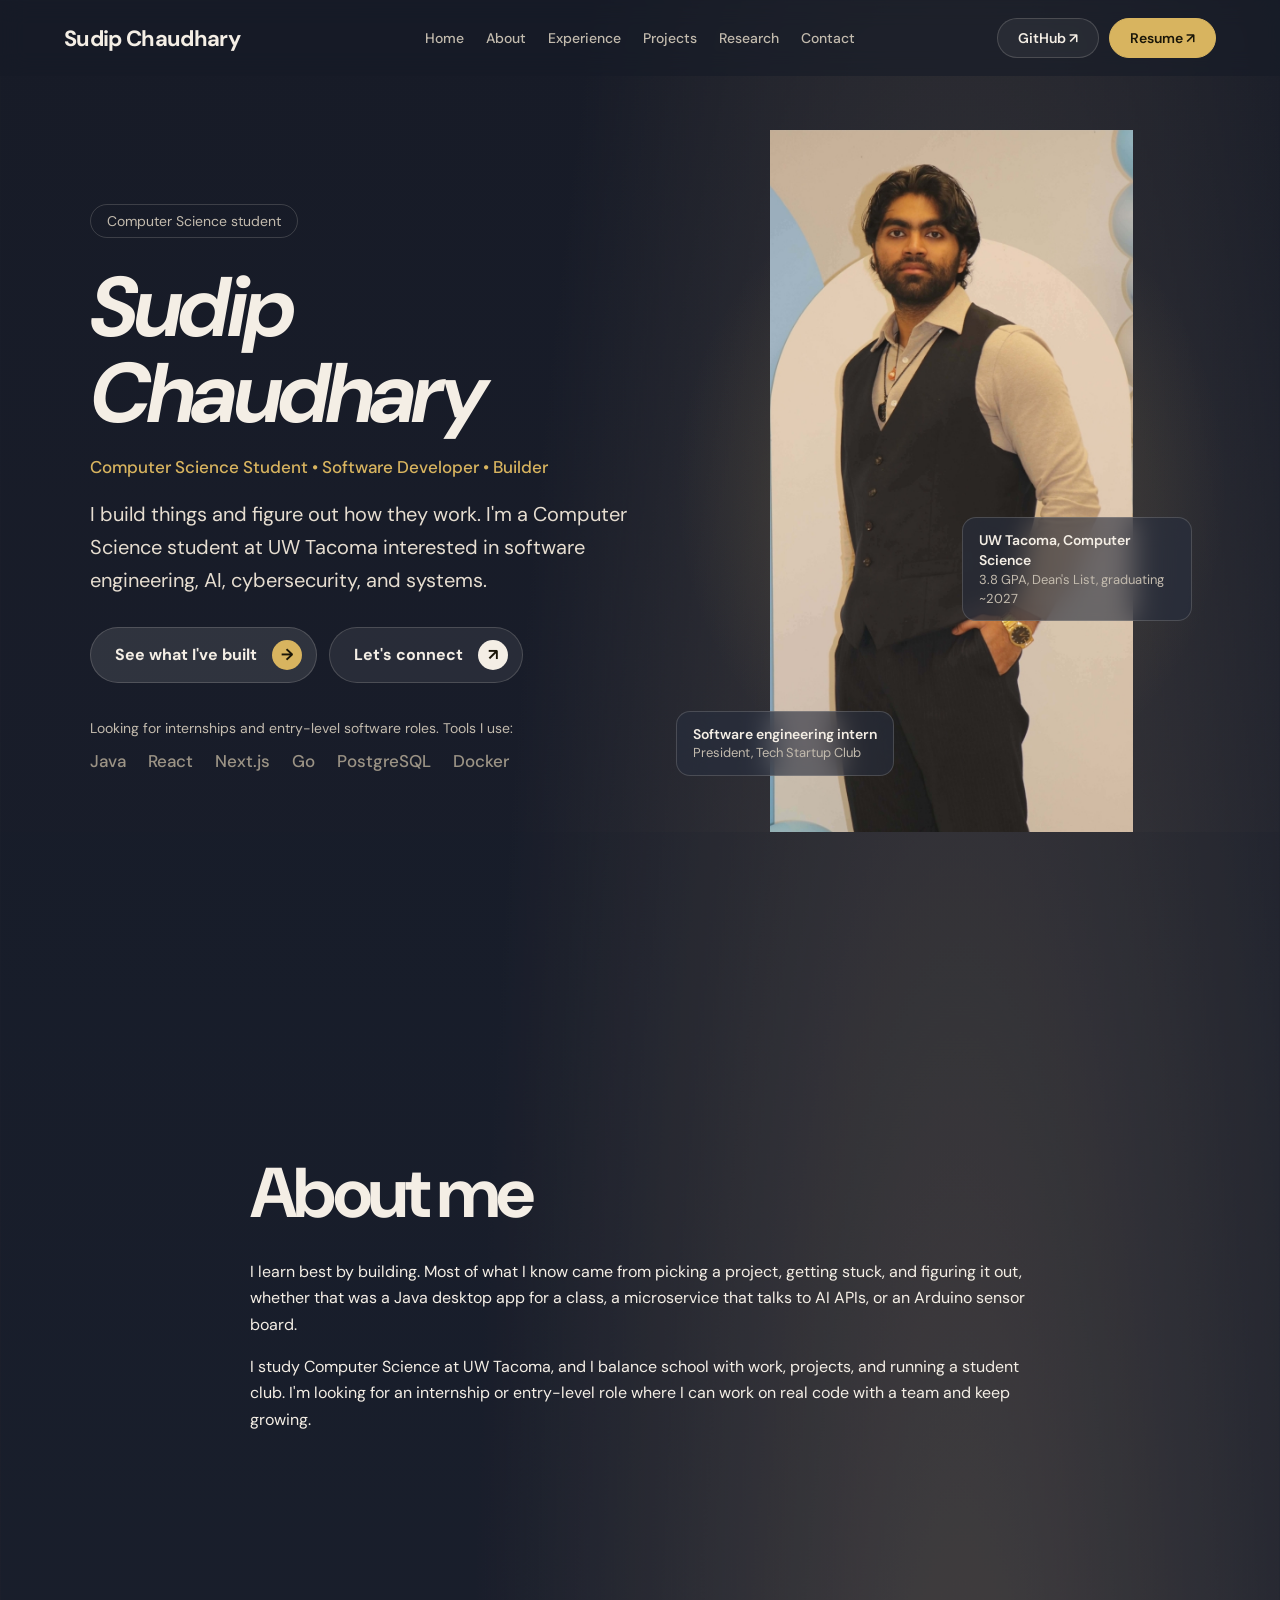
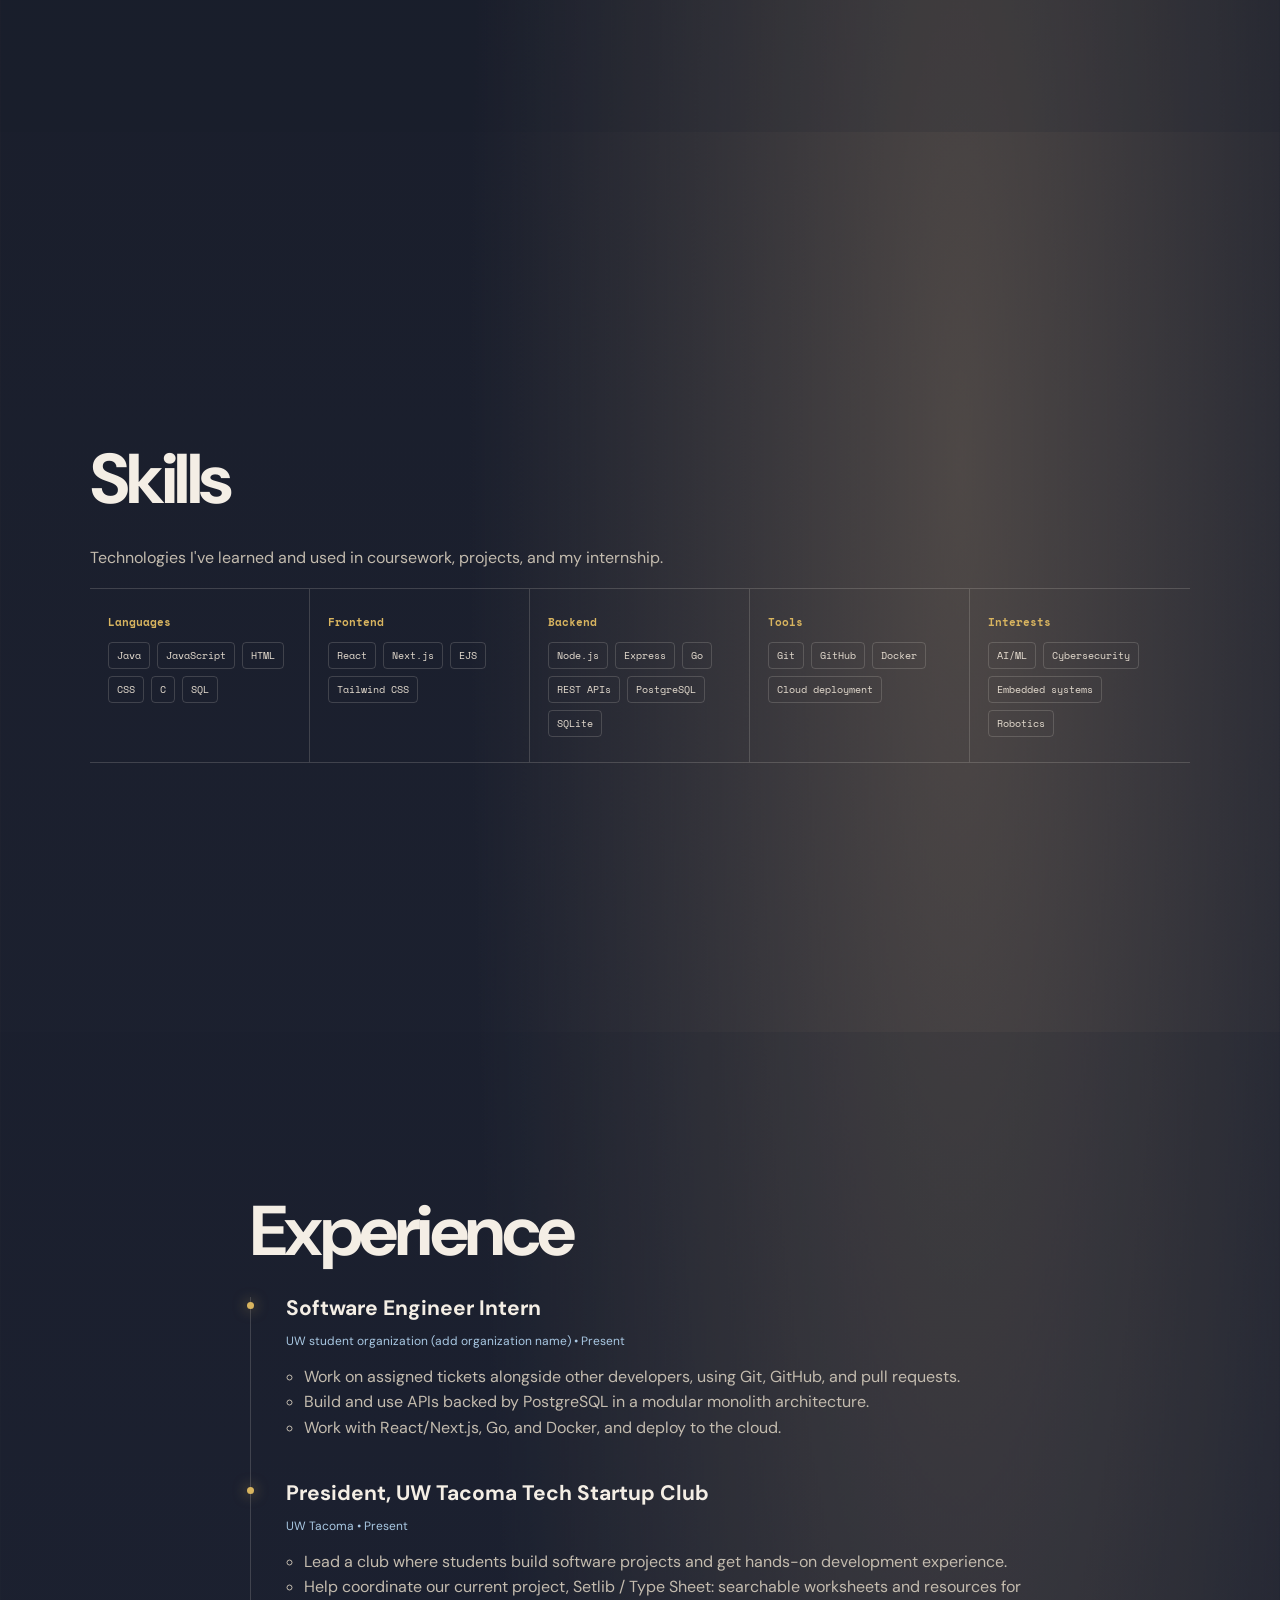
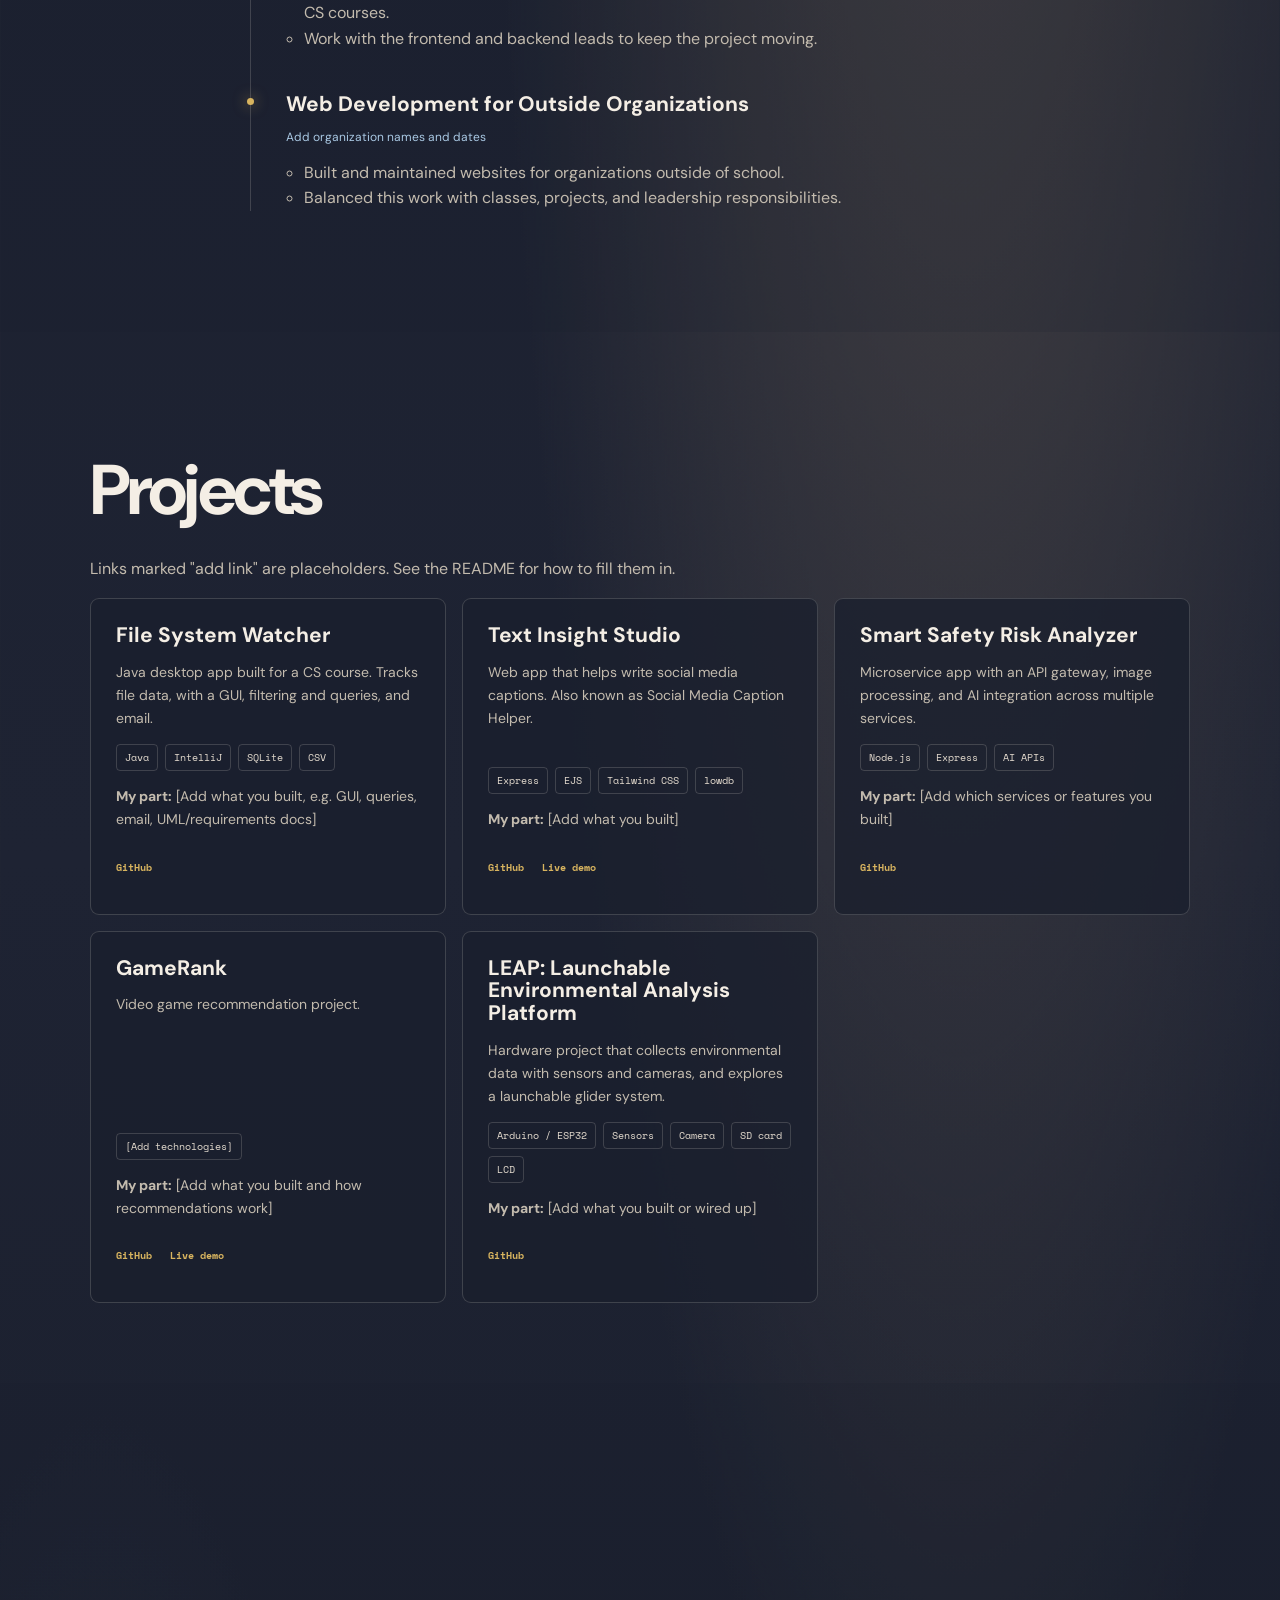
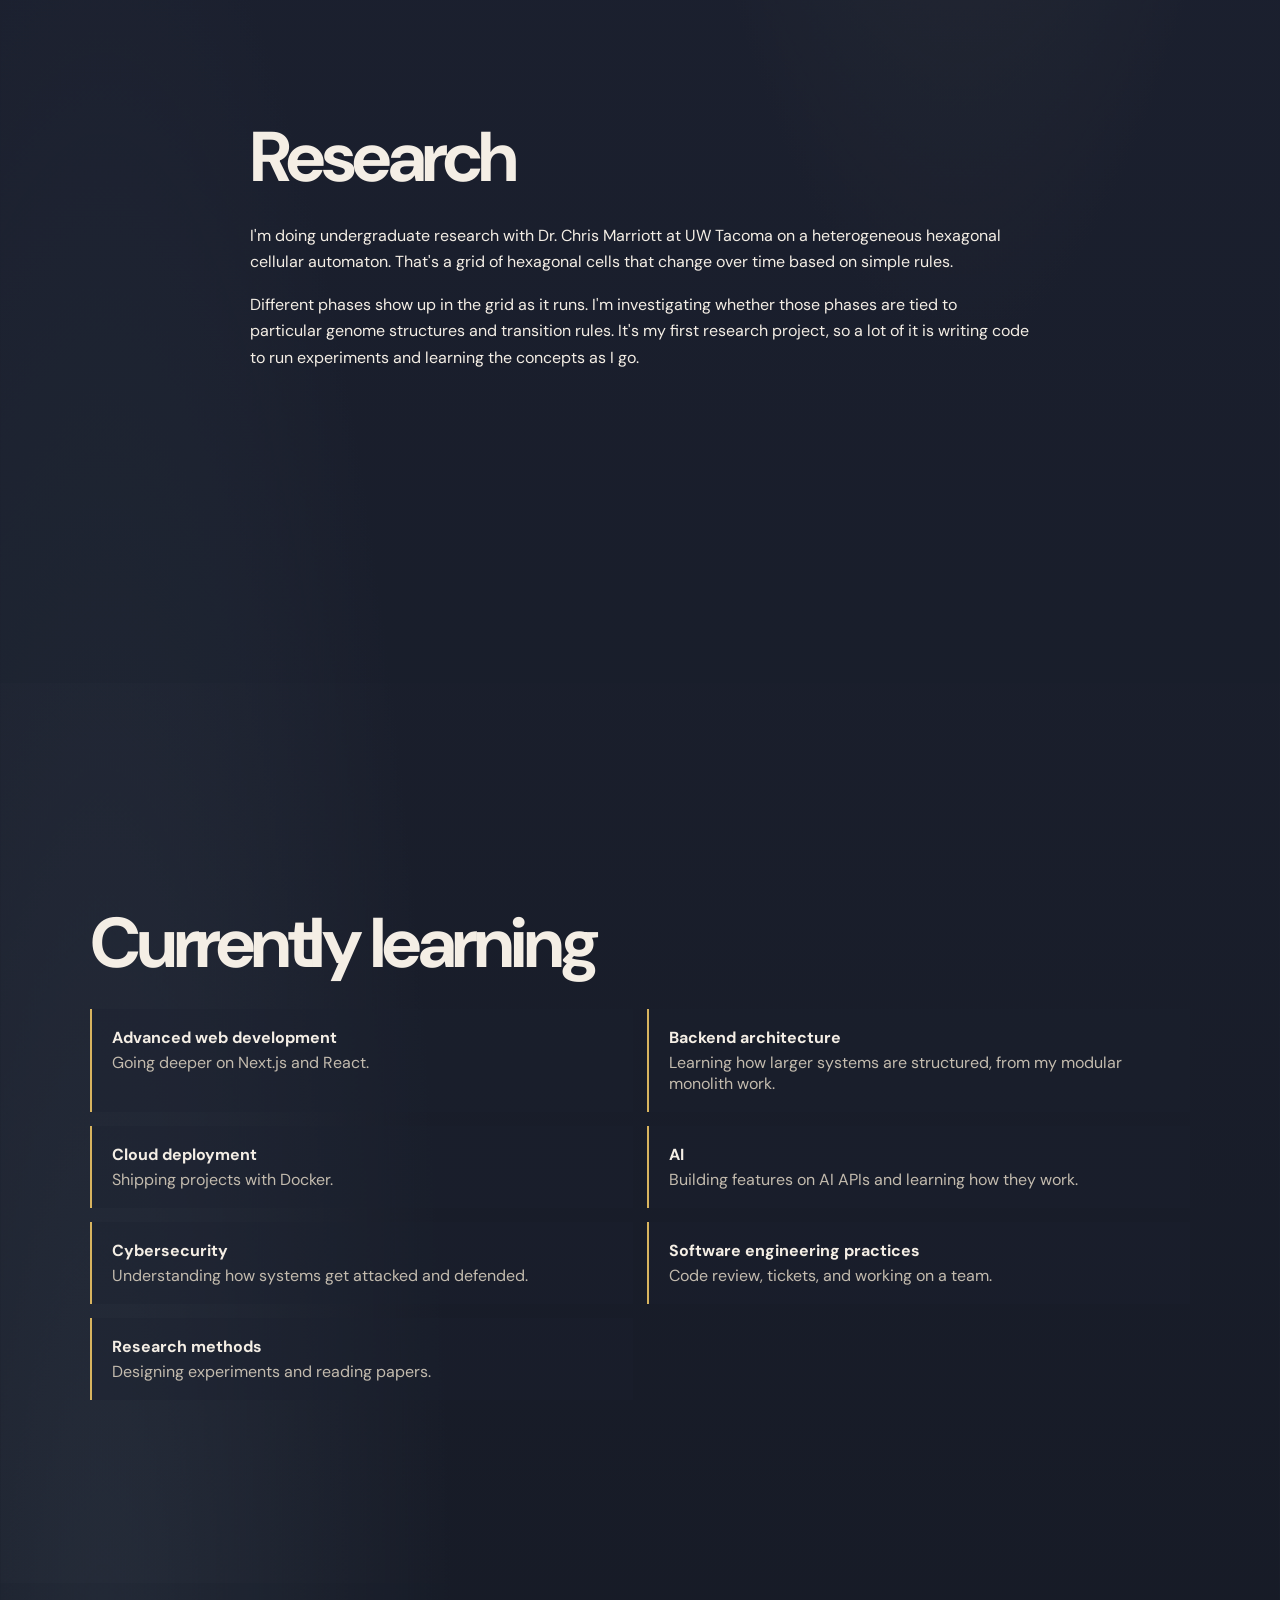
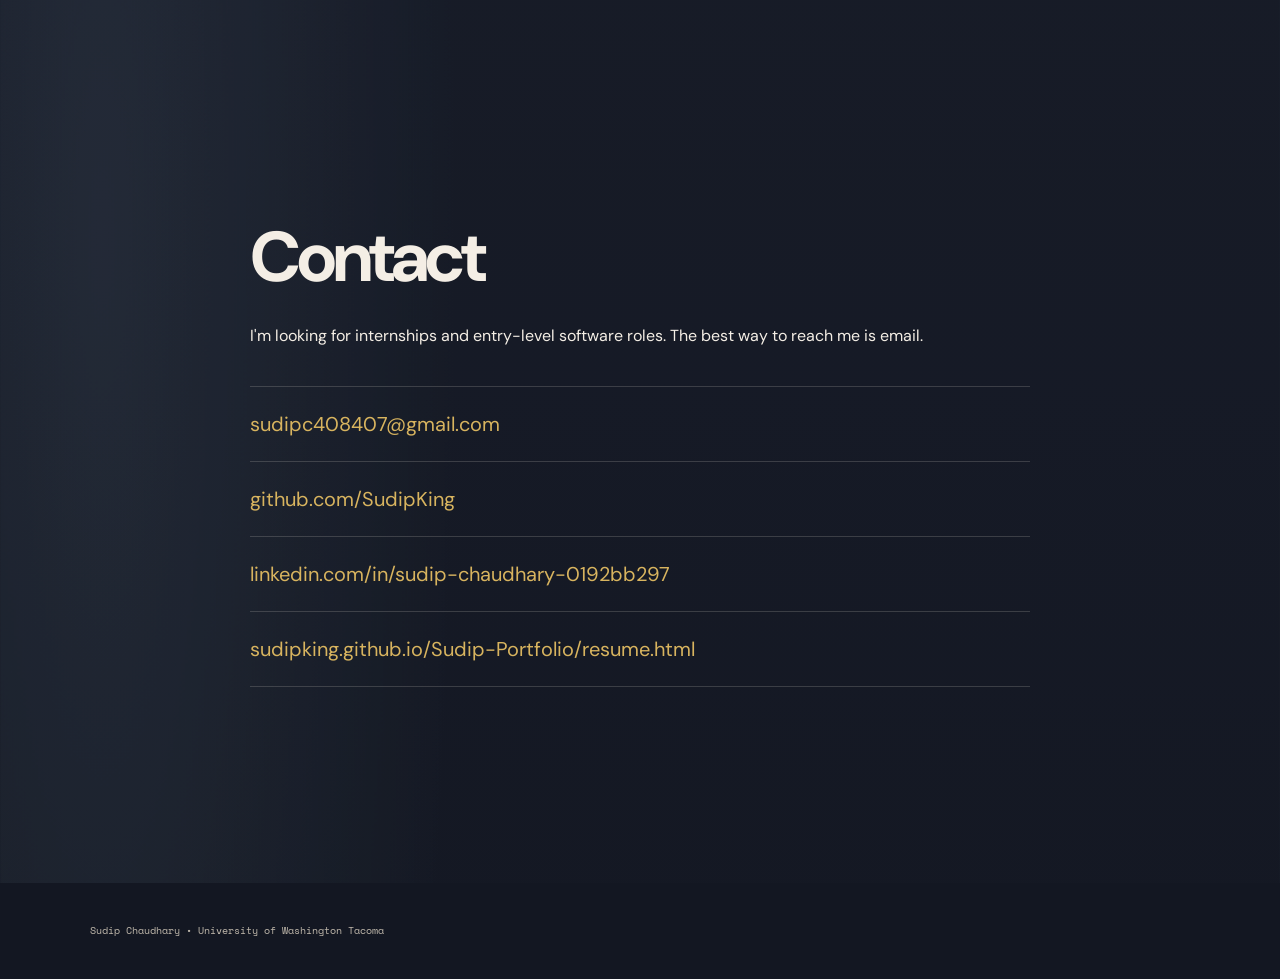
==== index.html @ ed2dbed2 "Fix profile image path for GitHub Pages" ====
<!DOCTYPE html>
<html lang="en">
<head>
<meta charset="utf-8">
<meta name="viewport" content="width=device-width, initial-scale=1">
<title>Sudip Chaudhary | Computer Science & Software Engineering</title>
<meta name="description" content="Sudip Chaudhary is a UW Tacoma Computer Science student building software across web, AI, security, and systems.">
<link rel="preconnect" href="https://fonts.googleapis.com">
<link rel="preconnect" href="https://fonts.gstatic.com" crossorigin>
<link href="https://fonts.googleapis.com/css2?family=IBM+Plex+Sans:wght@400;500;600;700&display=swap" rel="stylesheet">
<link rel="stylesheet" href="css/style.css">
</head>
<body>
<a class="skip" href="#main">Skip to content</a>
<header class="nav"><a class="logo" href="#top">Sudip Chaudhary</a><nav aria-label="Main"><a href="#top">Home</a><a href="#about">About</a><a href="#experience">Experience</a><a href="#projects">Projects</a><a href="#research">Research</a><a href="#contact">Contact</a></nav><div class="nav-cta"><a class="nav-github" href="https://github.com/SudipKing" target="_blank" rel="noopener">GitHub ↗</a><a class="nav-resume" href="resume.html">Resume ↗</a></div></header>
<main id="main" class="horizontal">
<section class="hero" id="top">
  <div class="wrap hero-grid">
    <div class="hero-copy">
      <span class="pill">Computer Science student</span>
      <h1>Sudip Chaudhary</h1>
      <p class="role">Computer Science Student • Software Developer • Builder</p>
      <p class="lead">I build things and figure out how they work. I'm a Computer Science student at UW Tacoma interested in software engineering, AI, cybersecurity, and systems.</p>
      <div class="btns">
        <a class="btn primary" href="#projects">See what I've built <span>→</span></a>
        <a class="btn" href="#contact">Let's connect <span>↗</span></a>
      </div>
      <p class="looking">Looking for internships and entry-level software roles. Tools I use:</p>
      <div class="strip" aria-label="Tools"><span>Java</span><span>React</span><span>Next.js</span><span>Go</span><span>PostgreSQL</span><span>Docker</span></div>
    </div>
    <div class="hero-photo">
      <img src="./assests/sudip.jpg" alt="Sudip Chaudhary" width="461" height="808">
      <div class="chip c1"><b>UW Tacoma, Computer Science</b>3.8 GPA, Dean's List, graduating ~2027</div>
      <div class="chip c2"><b>Software engineering intern</b>President, Tech Startup Club</div>
    </div>
  </div>
</section>
<section class="panel" id="about">
  <div class="wrap narrow">
    <h2>About me</h2>
    <p>I learn best by building. Most of what I know came from picking a project, getting stuck, and figuring it out, whether that was a Java desktop app for a class, a microservice that talks to AI APIs, or an Arduino sensor board.</p>
    <p>I study Computer Science at UW Tacoma, and I balance school with work, projects, and running a student club. I'm looking for an internship or entry-level role where I can work on real code with a team and keep growing.</p>
  </div>
</section>
<section class="panel alt" id="skills">
  <div class="wrap">
    <h2>Skills</h2>
    <p class="sub">Technologies I've learned and used in coursework, projects, and my internship.</p>
    <div class="skills">
      <div><h3>Languages</h3><ul class="tags"><li>Java</li><li>JavaScript</li><li>HTML</li><li>CSS</li><li>C</li><li>SQL</li></ul></div>
      <div><h3>Frontend</h3><ul class="tags"><li>React</li><li>Next.js</li><li>EJS</li><li>Tailwind CSS</li></ul></div>
      <div><h3>Backend</h3><ul class="tags"><li>Node.js</li><li>Express</li><li>Go</li><li>REST APIs</li><li>PostgreSQL</li><li>SQLite</li></ul></div>
      <div><h3>Tools</h3><ul class="tags"><li>Git</li><li>GitHub</li><li>Docker</li><li>Cloud deployment</li></ul></div>
      <div><h3>Interests</h3><ul class="tags"><li>AI/ML</li><li>Cybersecurity</li><li>Embedded systems</li><li>Robotics</li></ul></div>
    </div>
  </div>
</section>
<section class="panel" id="experience">
  <div class="wrap narrow">
    <h2>Experience</h2>
    <ol class="timeline">
      <li>
        <h3>Software Engineer Intern</h3>
        <p class="meta">UW student organization (add organization name) • Present</p>
        <ul>
          <li>Work on assigned tickets alongside other developers, using Git, GitHub, and pull requests.</li>
          <li>Build and use APIs backed by PostgreSQL in a modular monolith architecture.</li>
          <li>Work with React/Next.js, Go, and Docker, and deploy to the cloud.</li>
        </ul>
      </li>
      <li>
        <h3>President, UW Tacoma Tech Startup Club</h3>
        <p class="meta">UW Tacoma • Present</p>
        <ul>
          <li>Lead a club where students build software projects and get hands-on development experience.</li>
          <li>Help coordinate our current project, Setlib / Type Sheet: searchable worksheets and resources for CS courses.</li>
          <li>Work with the frontend and backend leads to keep the project moving.</li>
        </ul>
      </li>
      <li>
        <h3>Web Development for Outside Organizations</h3>
        <p class="meta">Add organization names and dates</p>
        <ul>
          <li>Built and maintained websites for organizations outside of school.</li>
          <li>Balanced this work with classes, projects, and leadership responsibilities.</li>
        </ul>
      </li>
    </ol>
  </div>
</section>
<section class="panel alt" id="projects">
  <div class="wrap">
    <h2>Projects</h2>
    <p class="sub">Links marked "add link" are placeholders. See the README for how to fill them in.</p>
    <div class="cards">
      <article class="card">
        <h3>File System Watcher</h3>
        <p>Java desktop app built for a CS course. Tracks file data, with a GUI, filtering and queries, and email.</p>
        <ul class="tags"><li>Java</li><li>IntelliJ</li><li>SQLite</li><li>CSV</li></ul>
        <p class="mine"><strong>My part:</strong> [Add what you built, e.g. GUI, queries, email, UML/requirements docs]</p>
        <p class="links"><a href="#" data-placeholder="GitHub link needed">GitHub</a></p>
      </article>
      <article class="card">
        <h3>Text Insight Studio</h3>
        <p>Web app that helps write social media captions. Also known as Social Media Caption Helper.</p>
        <ul class="tags"><li>Express</li><li>EJS</li><li>Tailwind CSS</li><li>lowdb</li></ul>
        <p class="mine"><strong>My part:</strong> [Add what you built]</p>
        <p class="links"><a href="#" data-placeholder="GitHub link needed">GitHub</a><a href="#" data-placeholder="Live demo link needed">Live demo</a></p>
      </article>
      <article class="card">
        <h3>Smart Safety Risk Analyzer</h3>
        <p>Microservice app with an API gateway, image processing, and AI integration across multiple services.</p>
        <ul class="tags"><li>Node.js</li><li>Express</li><li>AI APIs</li></ul>
        <p class="mine"><strong>My part:</strong> [Add which services or features you built]</p>
        <p class="links"><a href="#" data-placeholder="GitHub link needed">GitHub</a></p>
      </article>
      <article class="card">
        <h3>GameRank</h3>
        <p>Video game recommendation project.</p>
        <ul class="tags"><li>[Add technologies]</li></ul>
        <p class="mine"><strong>My part:</strong> [Add what you built and how recommendations work]</p>
        <p class="links"><a href="#" data-placeholder="GitHub link needed">GitHub</a><a href="#" data-placeholder="Live demo link needed">Live demo</a></p>
      </article>
      <article class="card">
        <h3>LEAP: Launchable Environmental Analysis Platform</h3>
        <p>Hardware project that collects environmental data with sensors and cameras, and explores a launchable glider system.</p>
        <ul class="tags"><li>Arduino / ESP32</li><li>Sensors</li><li>Camera</li><li>SD card</li><li>LCD</li></ul>
        <p class="mine"><strong>My part:</strong> [Add what you built or wired up]</p>
        <p class="links"><a href="#" data-placeholder="GitHub link needed">GitHub</a></p>
      </article>
    </div>
  </div>
</section>
<section class="panel" id="research">
  <div class="wrap narrow">
    <h2>Research</h2>
    <p>I'm doing undergraduate research with Dr. Chris Marriott at UW Tacoma on a heterogeneous hexagonal cellular automaton. That's a grid of hexagonal cells that change over time based on simple rules.</p>
    <p>Different phases show up in the grid as it runs. I'm investigating whether those phases are tied to particular genome structures and transition rules. It's my first research project, so a lot of it is writing code to run experiments and learning the concepts as I go.</p>
  </div>
</section>
<section class="panel alt" id="learning">
  <div class="wrap">
    <h2>Currently learning</h2>
    <ul class="learn">
      <li><strong>Advanced web development</strong> Going deeper on Next.js and React.</li>
      <li><strong>Backend architecture</strong> Learning how larger systems are structured, from my modular monolith work.</li>
      <li><strong>Cloud deployment</strong> Shipping projects with Docker.</li>
      <li><strong>AI</strong> Building features on AI APIs and learning how they work.</li>
      <li><strong>Cybersecurity</strong> Understanding how systems get attacked and defended.</li>
      <li><strong>Software engineering practices</strong> Code review, tickets, and working on a team.</li>
      <li><strong>Research methods</strong> Designing experiments and reading papers.</li>
    </ul>
  </div>
</section>
<section class="panel" id="contact">
  <div class="wrap narrow">
    <h2>Contact</h2>
    <p>I'm looking for internships and entry-level software roles. The best way to reach me is email.</p>
    <ul class="contact-list">
      <li><a href="mailto:sudipc408407@gmail.com">sudipc408407@gmail.com</a></li>
      <li><a href="https://github.com/SudipKing" target="_blank" rel="noopener">github.com/SudipKing</a></li>
      <li><a href="https://www.linkedin.com/in/sudip-chaudhary-0192bb297" target="_blank" rel="noopener">linkedin.com/in/sudip-chaudhary-0192bb297</a></li>
      <li><a href="resume.html">sudipking.github.io/Sudip-Portfolio/resume.html</a></li>
    </ul>
  </div>
</section>
</main>
<footer><div class="wrap"><p>Sudip Chaudhary • University of Washington Tacoma</p></div></footer>
<script src="js/main.js"></script>
</body>
</html>
---- css/style.css ----
@import url('https://fonts.googleapis.com/css2?family=DM+Sans:ital,wght@0,400;0,500;0,600;0,700;1,700&family=Space+Mono:wght@400;700&display=swap');
:root{--bg:#171b27;--bg2:#1f2433;--surface:rgba(26,31,45,.78);--surface2:rgba(34,40,56,.72);--line:rgba(233,225,214,.18);--text:#f4eee5;--muted:#c3bbae;--accent:#d8b45f;--accent2:#a9c8e3;--font:"DM Sans",system-ui,sans-serif;--mono:"Space Mono",monospace}
*{box-sizing:border-box}html{scroll-behavior:smooth;scroll-snap-type:y proximity;background:var(--bg)}body{margin:0;background:linear-gradient(180deg,#18353a,#21484a 55%,#18383b);color:var(--text);font-family:var(--font);overflow-x:hidden;overflow-y:auto}a{color:inherit}.mountain-bg{position:fixed;inset:0;z-index:-2;overflow:hidden;background:linear-gradient(180deg,#294f58 0%,#396b68 48%,#214747 100%)}.stars{position:absolute;inset:0;opacity:.32;background-image:radial-gradient(#f0faef 1px,transparent 1px),radial-gradient(#f0faef 1px,transparent 1px);background-size:83px 71px,137px 109px}.ridge{position:absolute;left:-5%;width:110%;bottom:-2%;height:43%;clip-path:polygon(0 68%,8% 45%,17% 66%,27% 30%,36% 58%,46% 16%,56% 57%,66% 33%,77% 61%,87% 24%,95% 53%,100% 42%,100% 100%,0 100%)}.ridge.back{background:#315d5d;opacity:.85;bottom:11%}.ridge.front{background:#173b3d;height:34%;opacity:.98}
.nav{position:fixed;top:0;left:0;right:0;z-index:20;display:flex;justify-content:flex-end;align-items:center;min-height:76px;padding:14px 5vw;background:linear-gradient(180deg,rgba(22,27,40,.8),rgba(22,27,40,.28));backdrop-filter:blur(12px)}.nav nav{display:flex;align-items:center;gap:22px}.nav nav a,.nav-github{font:700 10px var(--mono);letter-spacing:.08em;text-transform:uppercase;text-decoration:none;color:#f4eee5;transition:.25s}.nav nav a:hover,.nav-github:hover{color:var(--accent);transform:translateY(-2px)}.nav-github{padding:9px 12px;border:1px solid var(--line);border-radius:5px}.nav-resume{background:var(--accent);color:#1a1608!important;border-color:var(--accent)!important}.nav-resume:hover{background:#f0d99a!important;color:#1a1608!important}
.skip{position:absolute;left:-999px}.skip:focus{left:10px;top:10px;z-index:30;background:var(--accent);color:#1a1608;padding:8px}
.panel{min-height:100vh;width:100%;padding:120px 7vw 80px;display:flex;align-items:center;scroll-snap-align:start;position:relative}.panel:nth-of-type(even){background:rgba(22,27,40,.15)}.wrap{width:min(1100px,100%);margin:0 auto}.narrow{max-width:780px;margin-left:auto;margin-right:auto}h1,h2,h3{line-height:1.08;margin:0}h1{font-size:clamp(52px,8vw,104px);letter-spacing:-.06em;max-width:850px}h2{font-size:clamp(42px,5.5vw,72px);letter-spacing:-.05em;margin-bottom:28px}h3{font-size:21px}p{line-height:1.65}.sub,.muted{color:var(--muted)}.role,.eyebrow{font:700 10px var(--mono);letter-spacing:.16em;color:var(--accent2);margin-bottom:18px}.lead{font-size:20px;color:#e6ddd0;max-width:700px}.hero{padding-top:130px}.hero-grid{display:grid;grid-template-columns:minmax(0,1.45fr) minmax(260px,.55fr);gap:70px;align-items:center}.hero h1 span{color:transparent;-webkit-text-stroke:1px rgba(242,247,243,.72)}.btns{display:flex;gap:12px;flex-wrap:wrap;margin-top:30px}.btn{display:inline-flex;align-items:center;gap:15px;padding:13px 18px;border:1px solid var(--line);border-radius:6px;text-decoration:none;font-weight:700;background:rgba(22,27,40,.38);transition:.25s}.btn.primary{background:var(--accent);color:#1a1608;border-color:var(--accent)}.btn:hover{transform:translateY(-6px) scale(1.025);box-shadow:0 18px 40px rgba(0,0,0,.28);border-color:var(--accent)}.now{padding:26px;background:rgba(22,27,40,.65);border:1px solid var(--line);border-radius:10px;box-shadow:0 20px 60px rgba(0,0,0,.18);transition:.35s}.now:hover{transform:translateY(-7px);background:rgba(34,40,56,.78);border-color:var(--accent2)}.now h2{font:700 11px var(--mono);letter-spacing:.1em;color:var(--accent2);margin-bottom:25px}.now dl{margin:0}.now dt{font-weight:700;font-size:12px;margin-top:15px}.now dd{margin:2px 0 0;color:var(--muted);font-size:13px}.two-col{display:grid;grid-template-columns:.7fr 1.3fr;gap:90px;align-items:center}.facts{display:grid;grid-template-columns:1fr 1fr;margin-top:30px;border-top:1px solid var(--line)}.facts div{padding:14px 0;border-bottom:1px solid var(--line);display:flex;gap:15px}.skills{display:grid;grid-template-columns:repeat(5,1fr);border-top:1px solid var(--line);border-bottom:1px solid var(--line)}.skills>div{padding:25px 18px;border-right:1px solid var(--line)}.skills>div:last-child{border:0}.skills h3{font:700 11px var(--mono);color:var(--accent);margin-bottom:12px}.tags{list-style:none;margin:0;padding:0;display:flex;flex-wrap:wrap;gap:7px}.tags li{border:1px solid var(--line);padding:5px 8px;border-radius:4px;font:10px var(--mono);color:#e6ddd0}.timeline{list-style:none;margin:0;padding:0;border-left:1px solid var(--line)}.timeline>li{position:relative;padding:0 0 42px 35px}.timeline>li:last-child{padding-bottom:0}.timeline>li:before{content:"";position:absolute;left:-4px;top:5px;width:7px;height:7px;border-radius:50%;background:var(--accent);box-shadow:0 0 14px rgba(216,180,95,.7)}.timeline .meta{font-size:12px;color:var(--accent2)}.timeline ul{padding-left:18px;color:var(--muted);line-height:1.6}.cards{display:grid;grid-template-columns:repeat(3,1fr);gap:16px}.card{background:var(--surface);border:1px solid var(--line);border-radius:9px;padding:25px;min-height:300px;display:flex;flex-direction:column;transition:.3s}.card:hover{transform:translateY(-8px);border-color:var(--accent2);box-shadow:0 22px 50px rgba(0,0,0,.2)}.card p{color:var(--muted);font-size:14px}.card .tags{margin-top:auto}.links{display:flex;gap:18px}.links a{color:var(--accent);font:700 10px var(--mono);text-decoration:none}.learn{list-style:none;padding:0;margin:0;display:grid;grid-template-columns:1fr 1fr;gap:14px}.learn li{padding:18px 20px;border-left:2px solid var(--accent);background:rgba(28,33,48,.35);color:var(--muted)}.learn strong{display:block;color:var(--text);margin-bottom:4px}.contact{max-width:780px}.contact-list{list-style:none;padding:0;margin:30px 0 0;border-top:1px solid var(--line)}.contact-list li{display:flex;justify-content:space-between;gap:20px;padding:17px 0;border-bottom:1px solid var(--line)}.contact-list span{color:var(--muted);font:10px var(--mono)}.contact-list a{color:var(--accent);text-decoration:none}.contact-list a:hover{text-decoration:underline}footer{padding:30px 7vw;color:var(--muted);font:10px var(--mono);background:#131722}
@media(max-width:900px){html{scroll-snap-type:y proximity}body{overflow-x:hidden;overflow-y:auto}.nav{justify-content:center;min-height:64px;padding:10px 4vw}.nav nav{gap:12px;flex-wrap:wrap;justify-content:center}.nav nav a,.nav-github{font-size:8px}.panel{min-height:auto;padding:115px 6vw 85px;align-items:flex-start}.hero{min-height:100svh;align-items:center}.hero-grid,.two-col{grid-template-columns:1fr;gap:38px}.hero-grid{width:100%}.hero h1{font-size:clamp(48px,13vw,78px)}.lead{font-size:17px}.skills{grid-template-columns:1fr 1fr}.skills>div:nth-child(2n){border-right:0}.cards{grid-template-columns:1fr}.learn{grid-template-columns:1fr}.now{max-width:620px;width:100%}}
@media(max-width:560px){.nav{align-items:center}.nav nav{gap:8px}.nav nav a,.nav-github{font-size:7px;padding:4px}.nav-resume{padding:7px!important}.panel{padding-left:5vw;padding-right:5vw}.skills{grid-template-columns:1fr}.skills>div{border-right:0;border-bottom:1px solid var(--line)}.skills>div:last-child{border-bottom:0}.contact-list li{display:block}.contact-list span{display:block;margin-bottom:5px}.btn{width:100%;justify-content:center}}
@media(prefers-reduced-motion:reduce){html{scroll-behavior:auto;scroll-snap-type:none}*,*:before,*:after{transition:none!important;animation:none!important}}

/* ===== Theme v2: palette from the photo (navy vest, sand shirt, gold watch, soft blue backdrop) ===== */
html,body{background:#171b27}
body{background:radial-gradient(55% 60% at 75% 28%,rgba(176,150,118,.34),transparent 70%),radial-gradient(40% 40% at 8% 90%,rgba(169,200,227,.10),transparent 70%),linear-gradient(180deg,#171b27,#1e2333 55%,#141822)}
.nav{display:grid;grid-template-columns:1fr auto 1fr;gap:20px;padding:14px 5vw;background:rgba(23,27,39,.6)}
.logo{font:700 22px var(--font);letter-spacing:-.03em;color:var(--text);text-decoration:none}
.nav nav{justify-content:center}.nav nav a{font:500 14px var(--font);letter-spacing:0;text-transform:none;color:var(--muted)}
.nav nav a:hover{color:var(--text)}
.nav-cta{display:flex;justify-content:flex-end;gap:10px}
.nav-cta a{font:600 14px var(--font);text-transform:none;letter-spacing:0;text-decoration:none;color:var(--text);padding:10px 20px;border:1px solid var(--line);border-radius:999px;background:rgba(255,255,255,.05);transition:.25s}
.nav-cta a:hover{border-color:var(--accent);transform:translateY(-2px)}
.nav-cta .nav-resume{background:var(--accent);color:#1a1608!important;border-color:var(--accent)}
.hero-grid{grid-template-columns:minmax(0,1.1fr) minmax(280px,.9fr);gap:40px;align-items:end}
.hero-copy{padding-bottom:60px}
.pill{display:inline-block;padding:7px 16px;border:1px solid var(--line);border-radius:999px;font-size:14px;color:var(--muted);margin-bottom:26px}
.hero h1{font-style:italic;font-weight:700;letter-spacing:-.045em;line-height:1.02;font-size:clamp(46px,6.6vw,92px)}
.role{font:500 17px var(--font);letter-spacing:0;color:var(--accent);margin:20px 0 14px}
.btn{border-radius:999px;padding:12px 14px 12px 24px;background:rgba(255,255,255,.07)}
.btn span{display:inline-grid;place-items:center;width:30px;height:30px;border-radius:50%;background:var(--text);color:#1a1608}
.btn.primary{background:rgba(255,255,255,.1);color:var(--text);border-color:var(--line)}
.btn.primary span{background:var(--accent)}
.looking{margin:34px 0 0;font-size:14px;color:var(--muted)}
.strip{display:flex;flex-wrap:wrap;gap:8px 22px;margin-top:10px;font:500 17px var(--font);color:#9b9385}
.hero-photo{position:relative;align-self:end;justify-self:center;width:min(430px,100%)}
.hero-photo:before{content:"";position:absolute;inset:6% -14% 4%;border-radius:50%;background:radial-gradient(closest-side,rgba(216,180,95,.22),transparent);z-index:0}
.hero-photo img{position:relative;display:block;width:100%;height:auto;max-height:78vh;object-fit:contain;object-position:bottom;z-index:1}
.chip{position:absolute;z-index:2;padding:12px 16px;background:rgba(40,46,62,.62);backdrop-filter:blur(14px);border:1px solid var(--line);border-radius:14px;font-size:13px;line-height:1.45;color:var(--muted);max-width:230px}
.chip b{display:block;color:var(--text);font-weight:600;font-size:14px}
.chip.c1{right:-6%;bottom:30%}.chip.c2{left:-14%;bottom:8%}
.contact-list{margin-top:36px}
.contact-list li{padding:24px 0;display:block}
.contact-list a{display:block;font-size:20px;word-break:break-all}
.contact-list li+li{margin-top:0}
@media(max-width:900px){
 .nav{display:flex;flex-wrap:wrap;justify-content:space-between;gap:8px 12px}
 .nav nav{order:3;width:100%;gap:14px;flex-wrap:wrap}.nav nav a{font-size:13px}
 .nav-cta a{padding:8px 14px;font-size:13px}.nav-github{display:none}
 .hero{padding-top:150px}.hero-grid{grid-template-columns:1fr}.hero-copy{padding-bottom:0}
 .hero-photo{width:min(360px,88%);margin-top:20px}.chip{position:static;max-width:none;margin-top:10px}
}
.hero{padding-left:7vw;padding-right:7vw}
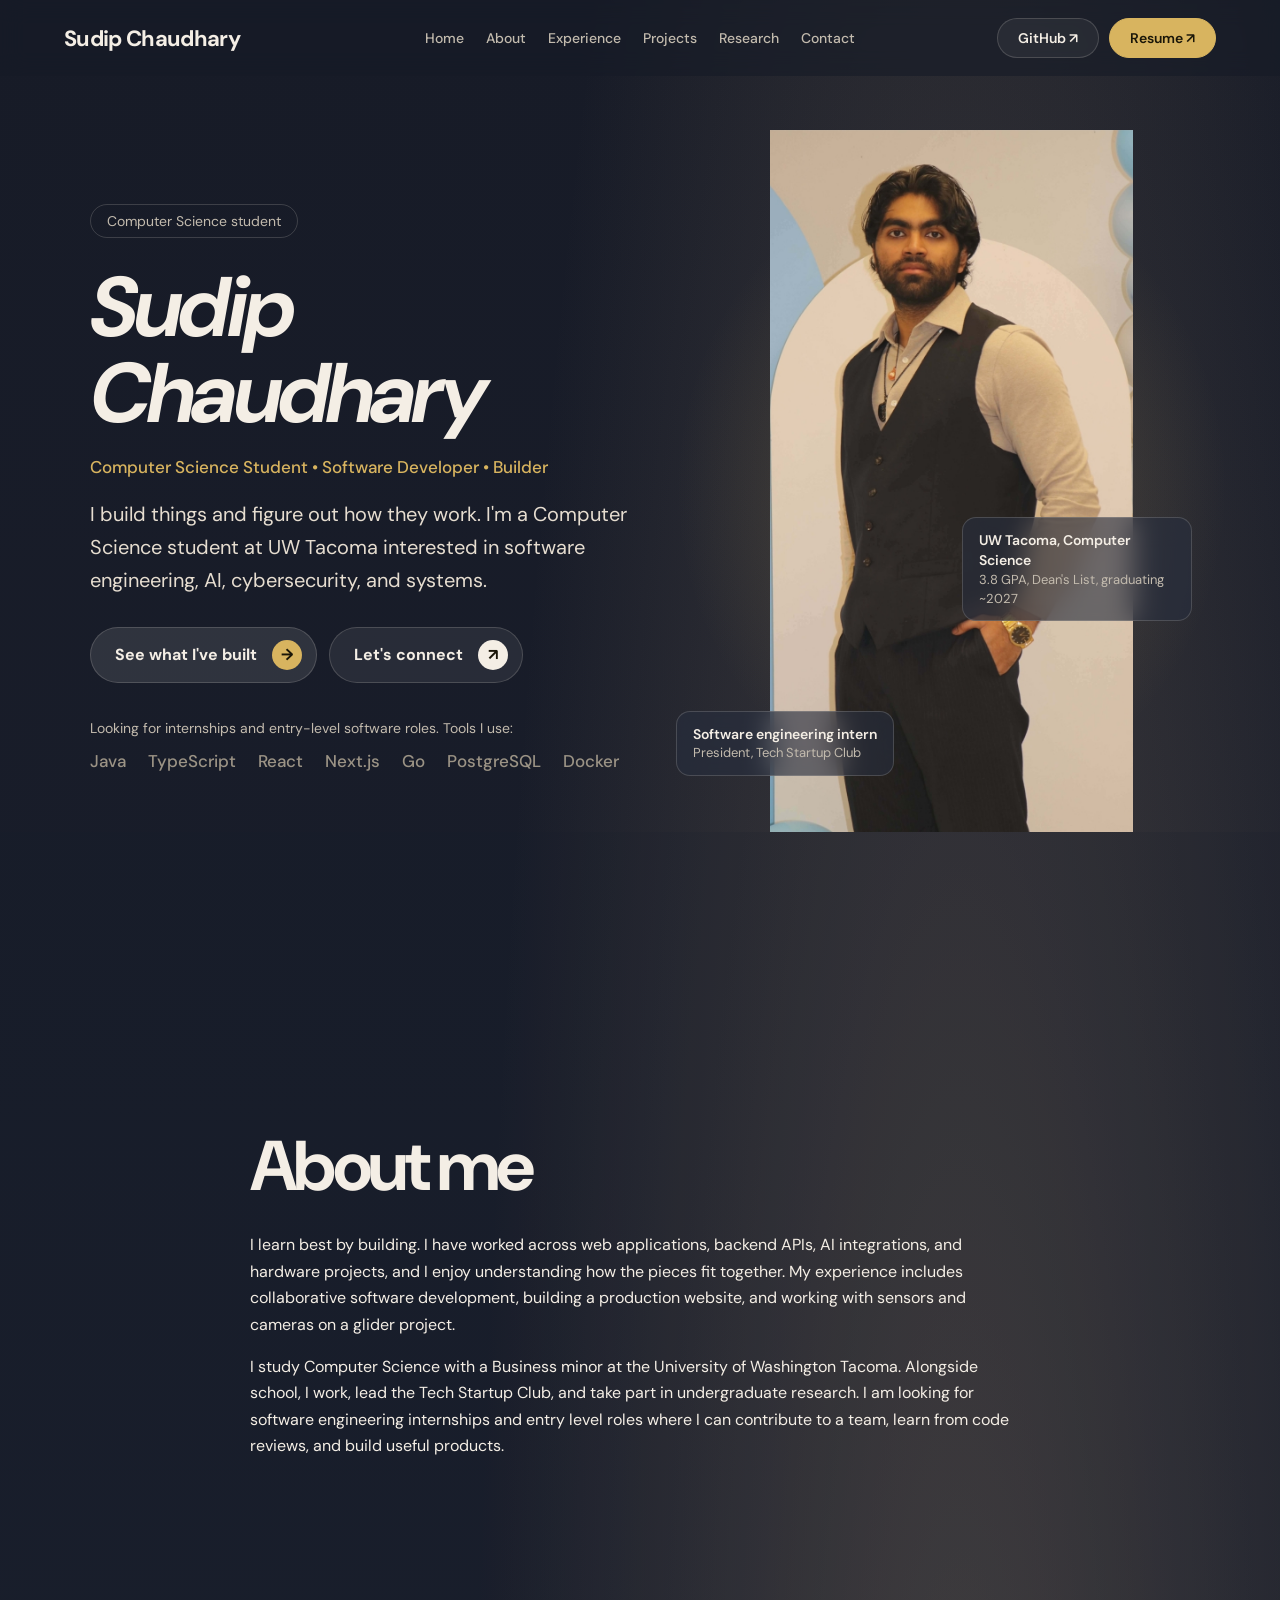
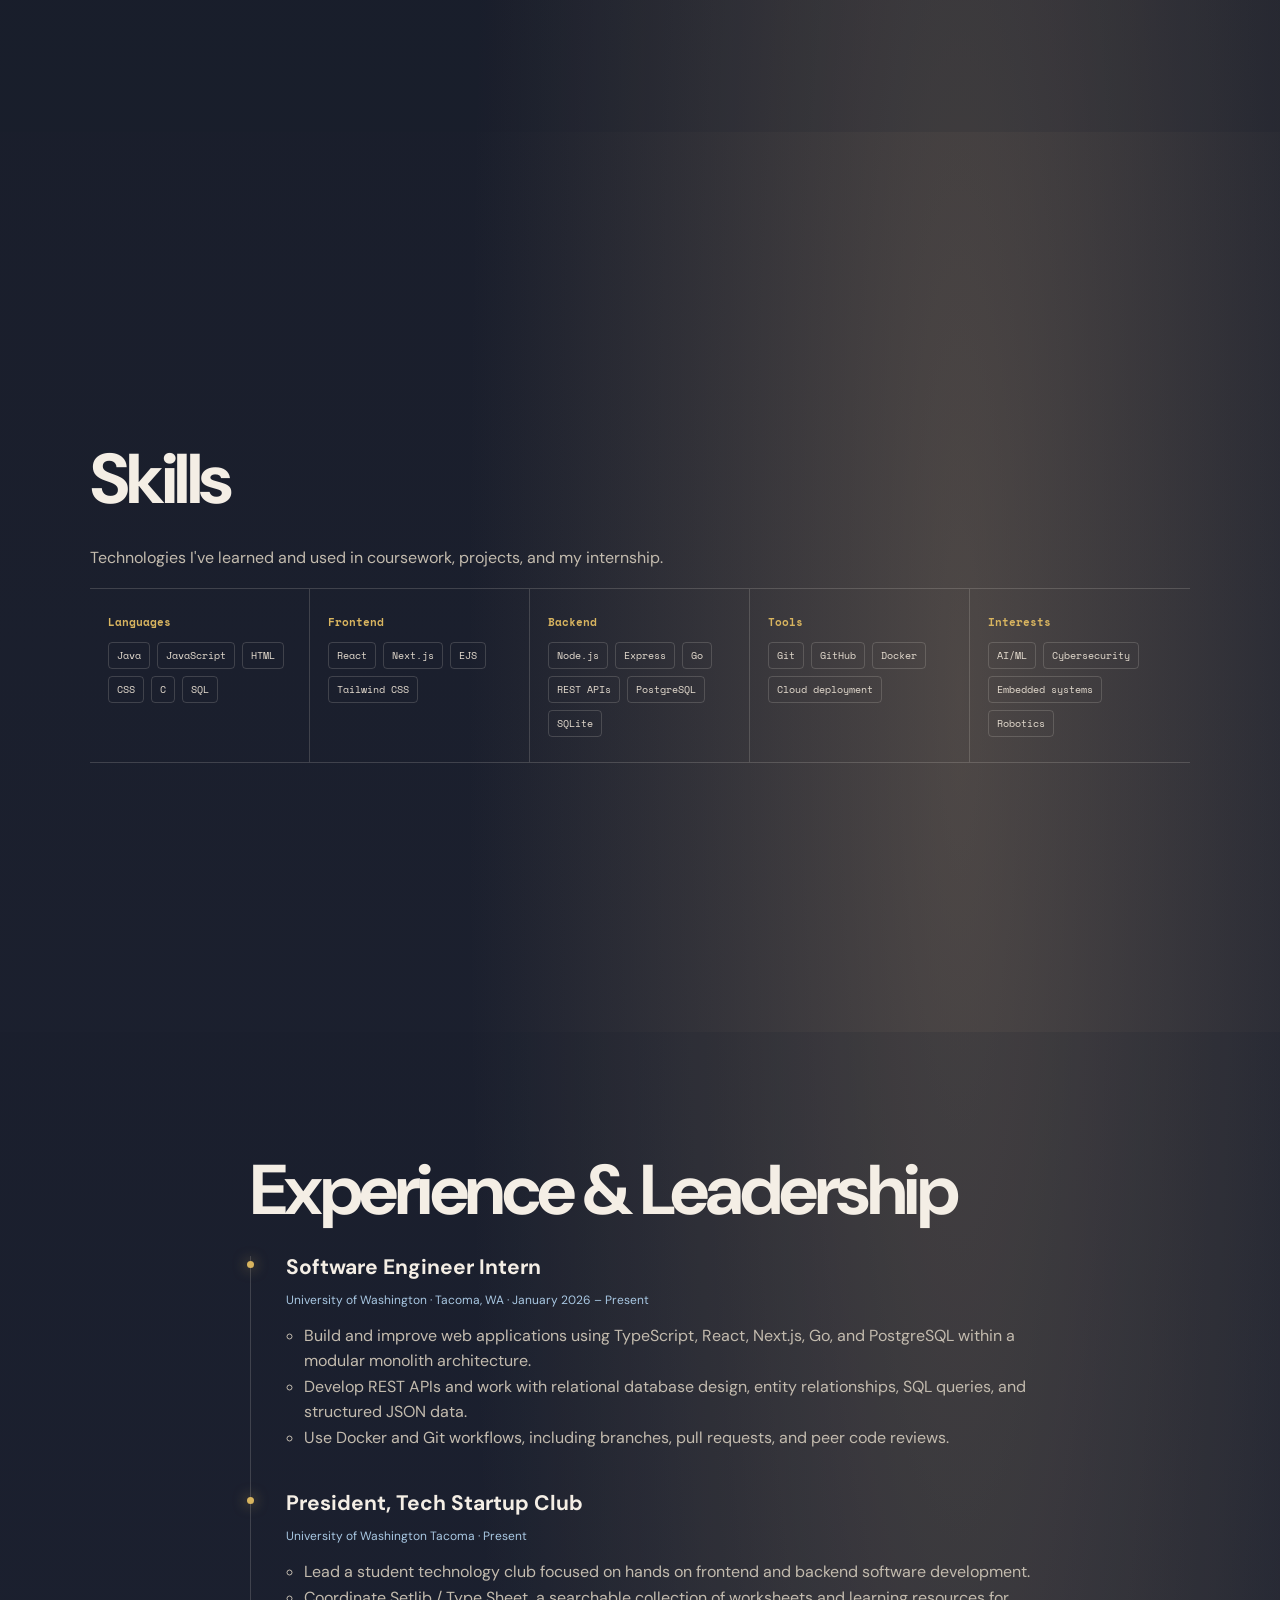
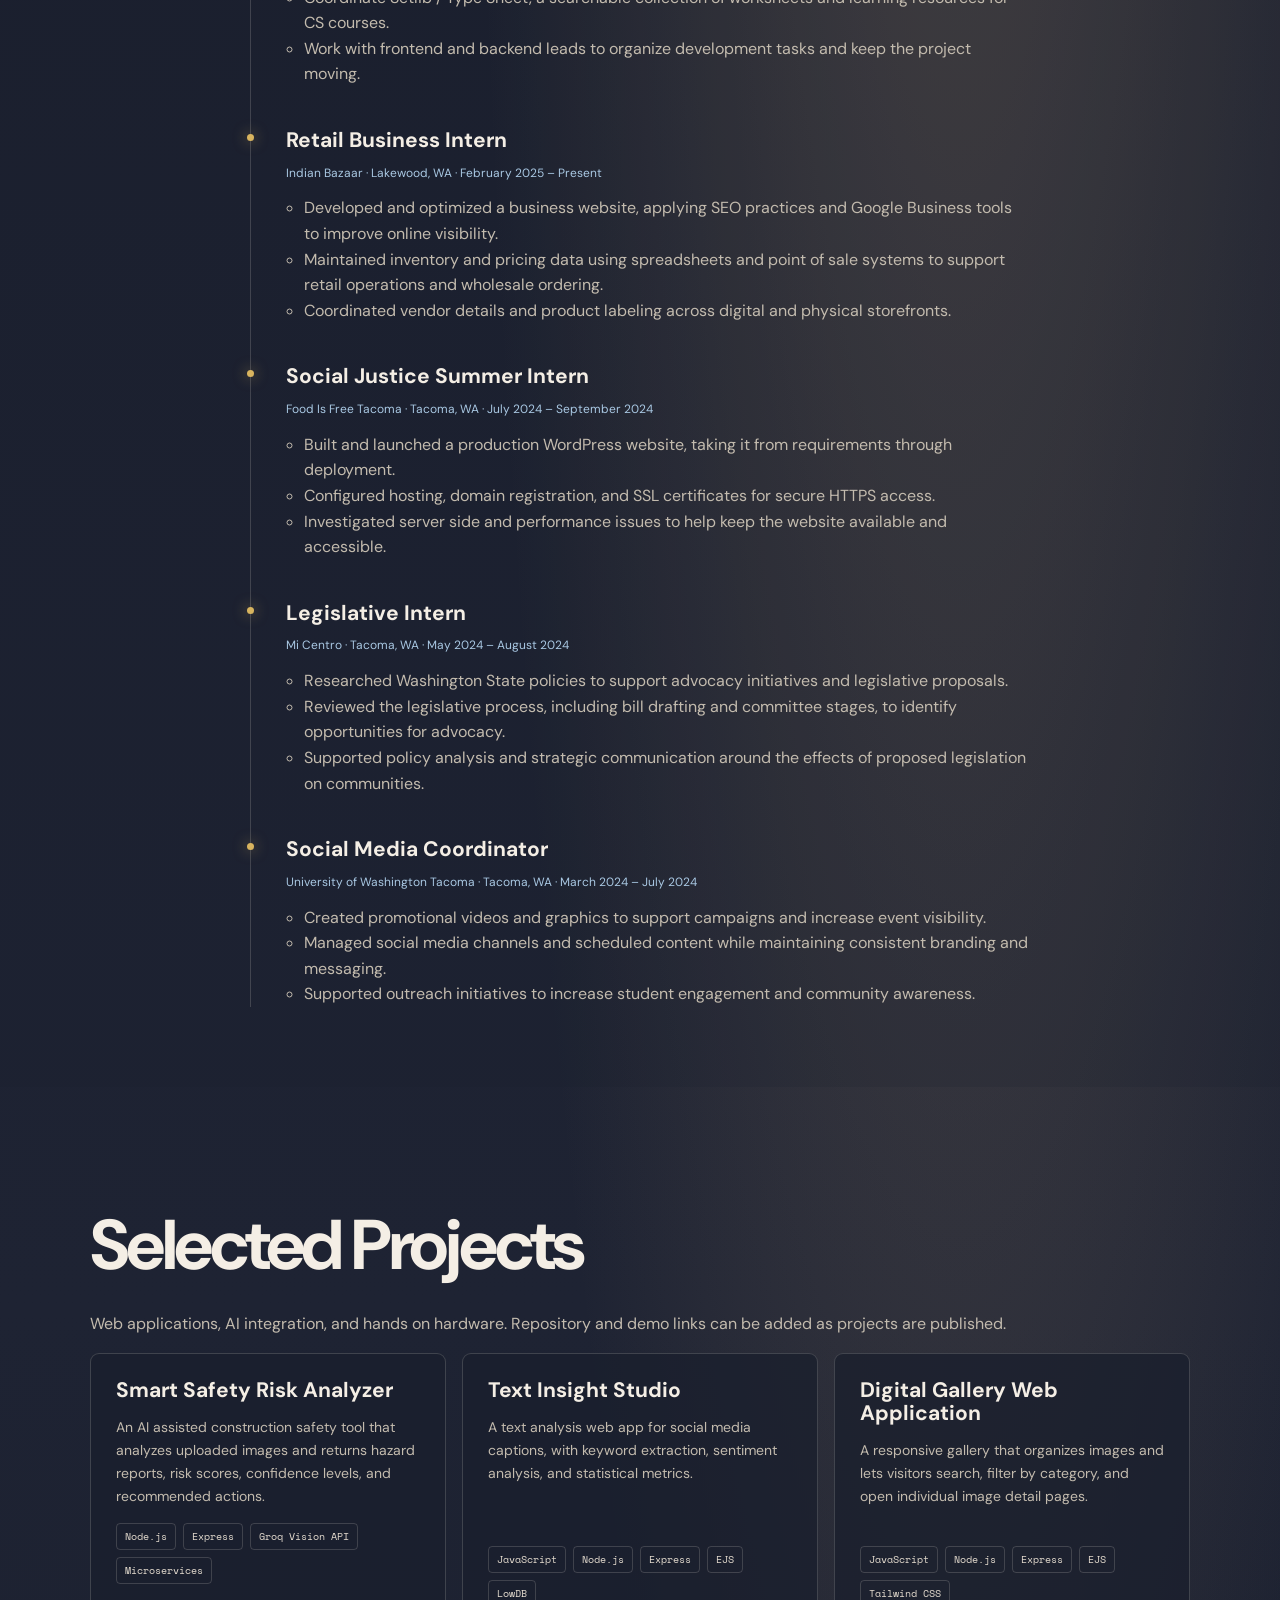
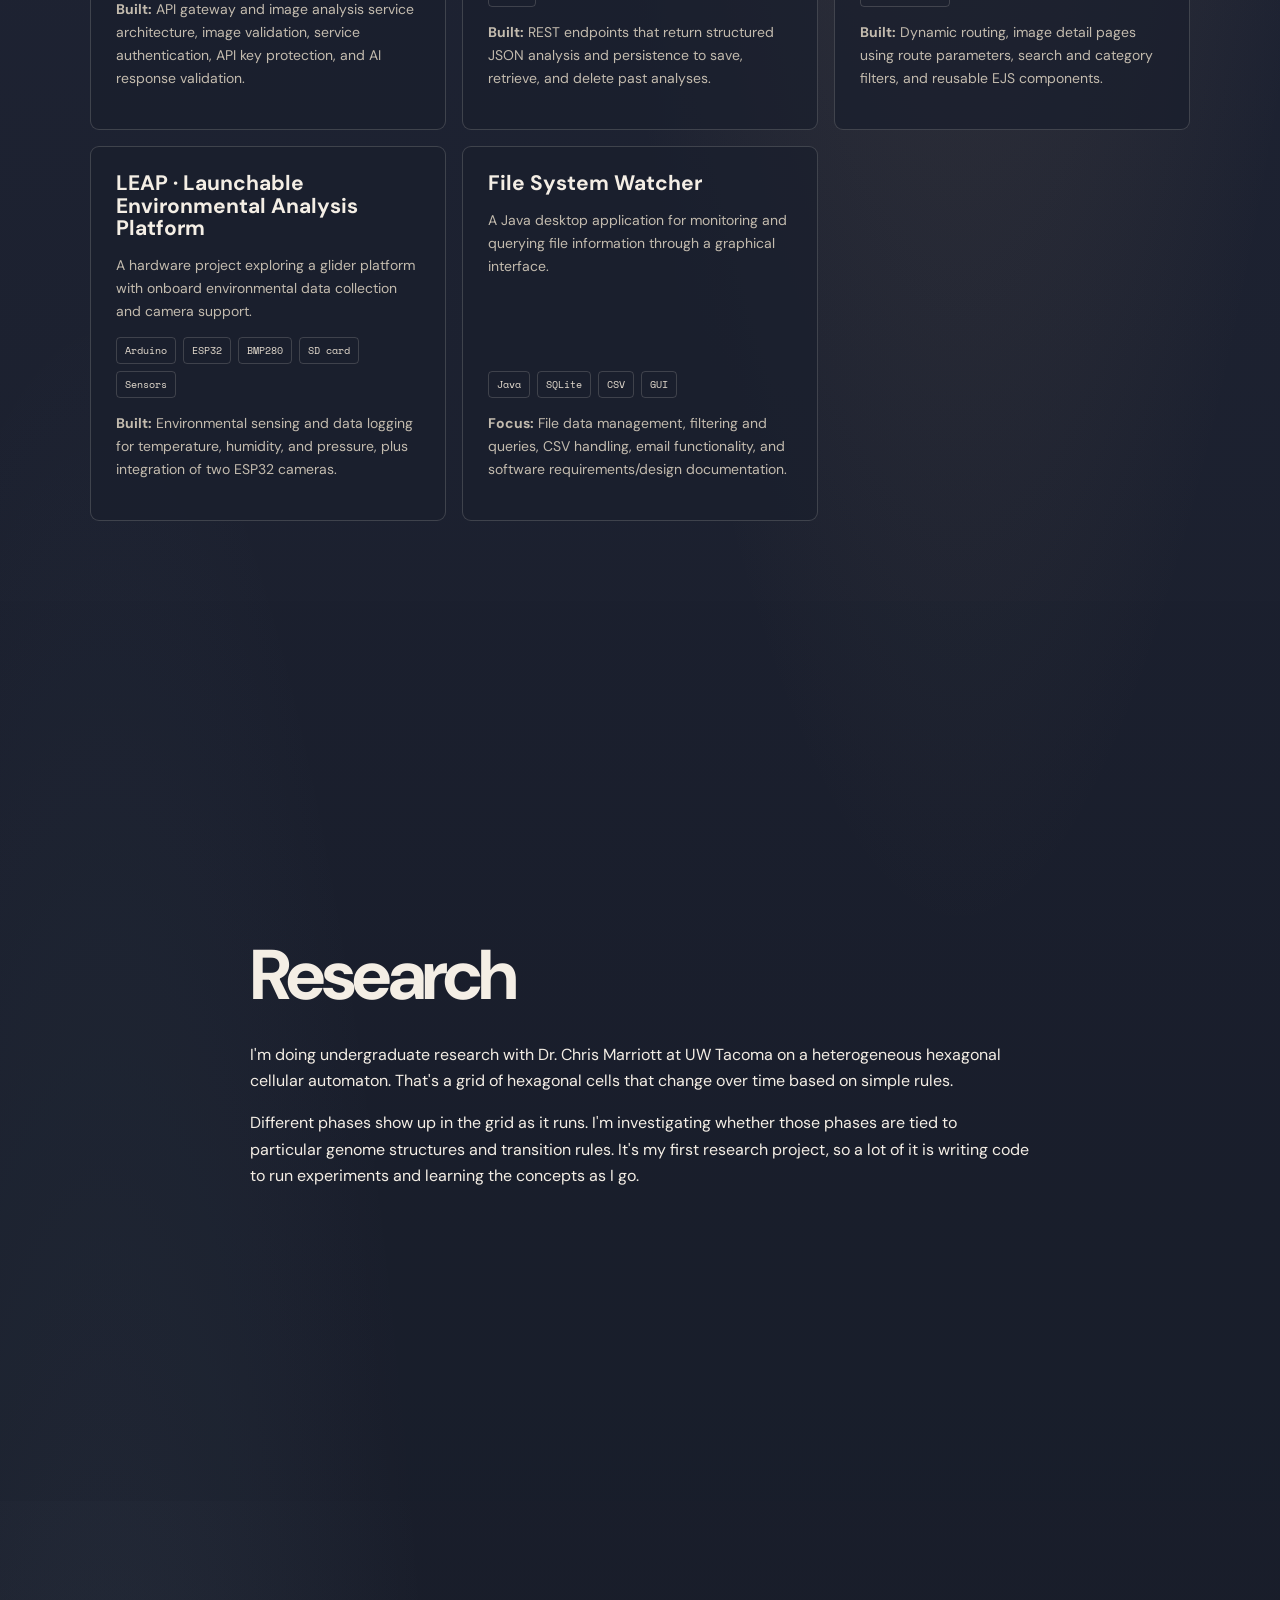
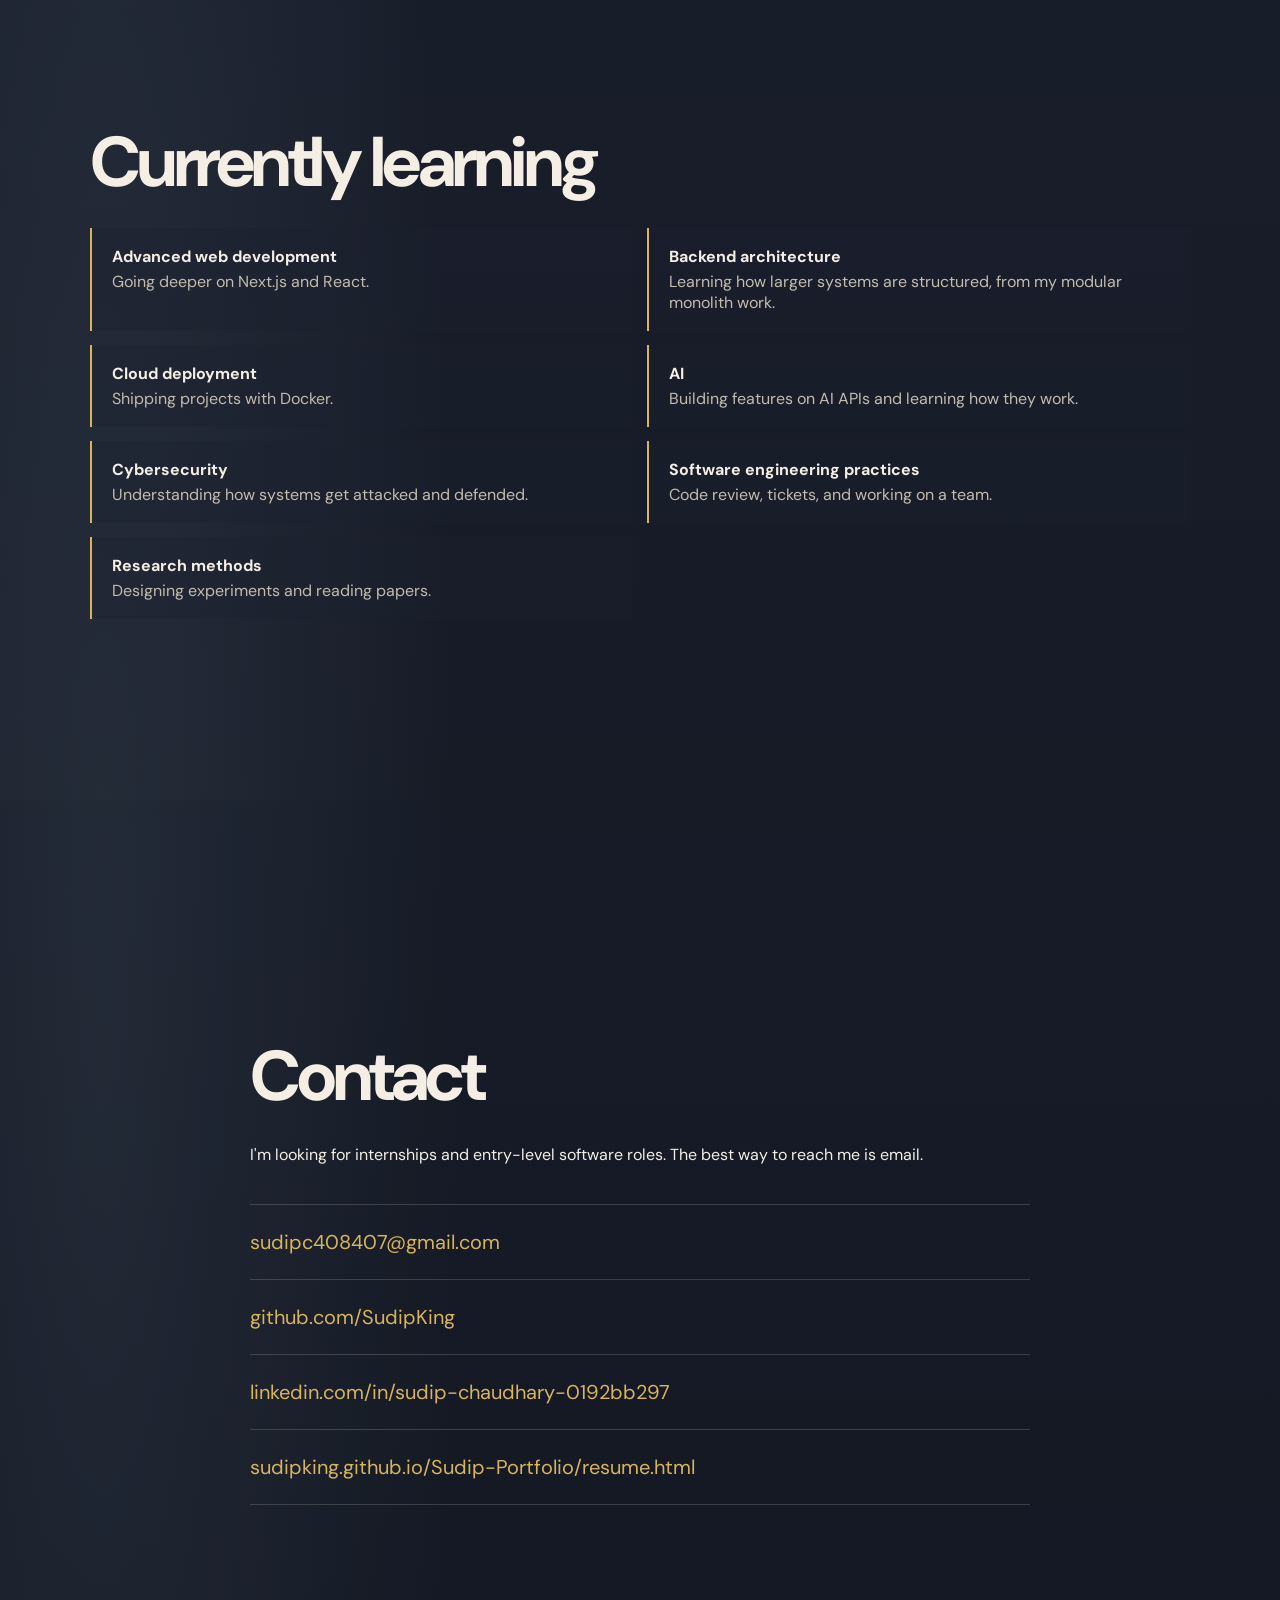
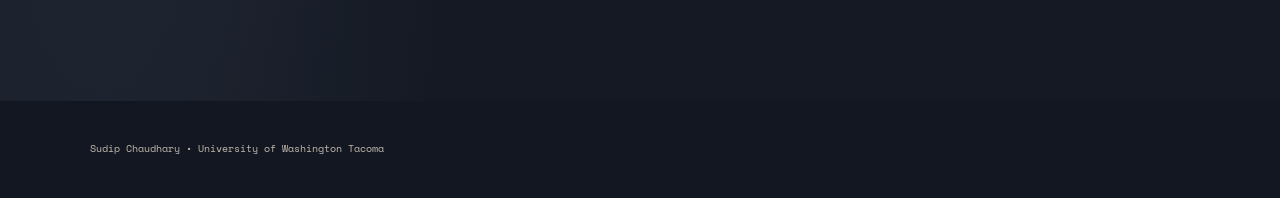
==== commit 3e06deb4: "Expand portfolio with full work history and project details" ====
--- a/index.html
+++ b/index.html
@@ -26,7 +26,7 @@
         <a class="btn" href="#contact">Let's connect <span>↗</span></a>
       </div>
       <p class="looking">Looking for internships and entry-level software roles. Tools I use:</p>
-      <div class="strip" aria-label="Tools"><span>Java</span><span>React</span><span>Next.js</span><span>Go</span><span>PostgreSQL</span><span>Docker</span></div>
+      <div class="strip" aria-label="Tools"><span>Java</span><span>TypeScript</span><span>React</span><span>Next.js</span><span>Go</span><span>PostgreSQL</span><span>Docker</span></div>
     </div>
     <div class="hero-photo">
       <img src="./assests/sudip.jpg" alt="Sudip Chaudhary" width="461" height="808">
@@ -38,8 +38,8 @@
 <section class="panel" id="about">
   <div class="wrap narrow">
     <h2>About me</h2>
-    <p>I learn best by building. Most of what I know came from picking a project, getting stuck, and figuring it out, whether that was a Java desktop app for a class, a microservice that talks to AI APIs, or an Arduino sensor board.</p>
-    <p>I study Computer Science at UW Tacoma, and I balance school with work, projects, and running a student club. I'm looking for an internship or entry-level role where I can work on real code with a team and keep growing.</p>
+    <p>I learn best by building. I have worked across web applications, backend APIs, AI integrations, and hardware projects, and I enjoy understanding how the pieces fit together. My experience includes collaborative software development, building a production website, and working with sensors and cameras on a glider project.</p>
+    <p>I study Computer Science with a Business minor at the University of Washington Tacoma. Alongside school, I work, lead the Tech Startup Club, and take part in undergraduate research. I am looking for software engineering internships and entry level roles where I can contribute to a team, learn from code reviews, and build useful products.</p>
   </div>
 </section>
 <section class="panel alt" id="skills">
@@ -56,81 +56,21 @@
   </div>
 </section>
 <section class="panel" id="experience">
-  <div class="wrap narrow">
-    <h2>Experience</h2>
-    <ol class="timeline">
-      <li>
-        <h3>Software Engineer Intern</h3>
-        <p class="meta">UW student organization (add organization name) • Present</p>
-        <ul>
-          <li>Work on assigned tickets alongside other developers, using Git, GitHub, and pull requests.</li>
-          <li>Build and use APIs backed by PostgreSQL in a modular monolith architecture.</li>
-          <li>Work with React/Next.js, Go, and Docker, and deploy to the cloud.</li>
-        </ul>
-      </li>
-      <li>
-        <h3>President, UW Tacoma Tech Startup Club</h3>
-        <p class="meta">UW Tacoma • Present</p>
-        <ul>
-          <li>Lead a club where students build software projects and get hands-on development experience.</li>
-          <li>Help coordinate our current project, Setlib / Type Sheet: searchable worksheets and resources for CS courses.</li>
-          <li>Work with the frontend and backend leads to keep the project moving.</li>
-        </ul>
-      </li>
-      <li>
-        <h3>Web Development for Outside Organizations</h3>
-        <p class="meta">Add organization names and dates</p>
-        <ul>
-          <li>Built and maintained websites for organizations outside of school.</li>
-          <li>Balanced this work with classes, projects, and leadership responsibilities.</li>
-        </ul>
-      </li>
-    </ol>
-  </div>
-</section>
-<section class="panel alt" id="projects">
-  <div class="wrap">
-    <h2>Projects</h2>
-    <p class="sub">Links marked "add link" are placeholders. See the README for how to fill them in.</p>
-    <div class="cards">
-      <article class="card">
-        <h3>File System Watcher</h3>
-        <p>Java desktop app built for a CS course. Tracks file data, with a GUI, filtering and queries, and email.</p>
-        <ul class="tags"><li>Java</li><li>IntelliJ</li><li>SQLite</li><li>CSV</li></ul>
-        <p class="mine"><strong>My part:</strong> [Add what you built, e.g. GUI, queries, email, UML/requirements docs]</p>
-        <p class="links"><a href="#" data-placeholder="GitHub link needed">GitHub</a></p>
-      </article>
-      <article class="card">
-        <h3>Text Insight Studio</h3>
-        <p>Web app that helps write social media captions. Also known as Social Media Caption Helper.</p>
-        <ul class="tags"><li>Express</li><li>EJS</li><li>Tailwind CSS</li><li>lowdb</li></ul>
-        <p class="mine"><strong>My part:</strong> [Add what you built]</p>
-        <p class="links"><a href="#" data-placeholder="GitHub link needed">GitHub</a><a href="#" data-placeholder="Live demo link needed">Live demo</a></p>
-      </article>
-      <article class="card">
-        <h3>Smart Safety Risk Analyzer</h3>
-        <p>Microservice app with an API gateway, image processing, and AI integration across multiple services.</p>
-        <ul class="tags"><li>Node.js</li><li>Express</li><li>AI APIs</li></ul>
-        <p class="mine"><strong>My part:</strong> [Add which services or features you built]</p>
-        <p class="links"><a href="#" data-placeholder="GitHub link needed">GitHub</a></p>
-      </article>
-      <article class="card">
-        <h3>GameRank</h3>
-        <p>Video game recommendation project.</p>
-        <ul class="tags"><li>[Add technologies]</li></ul>
-        <p class="mine"><strong>My part:</strong> [Add what you built and how recommendations work]</p>
-        <p class="links"><a href="#" data-placeholder="GitHub link needed">GitHub</a><a href="#" data-placeholder="Live demo link needed">Live demo</a></p>
-      </article>
-      <article class="card">
-        <h3>LEAP: Launchable Environmental Analysis Platform</h3>
-        <p>Hardware project that collects environmental data with sensors and cameras, and explores a launchable glider system.</p>
-        <ul class="tags"><li>Arduino / ESP32</li><li>Sensors</li><li>Camera</li><li>SD card</li><li>LCD</li></ul>
-        <p class="mine"><strong>My part:</strong> [Add what you built or wired up]</p>
-        <p class="links"><a href="#" data-placeholder="GitHub link needed">GitHub</a></p>
-      </article>
-    </div>
-  </div>
-</section>
+<div class="wrap narrow"><h2>Experience & Leadership</h2><ol class="timeline">
+<li><h3>Software Engineer Intern</h3><p class="meta">University of Washington · Tacoma, WA · January 2026 – Present</p><ul><li>Build and improve web applications using TypeScript, React, Next.js, Go, and PostgreSQL within a modular monolith architecture.</li><li>Develop REST APIs and work with relational database design, entity relationships, SQL queries, and structured JSON data.</li><li>Use Docker and Git workflows, including branches, pull requests, and peer code reviews.</li></ul></li>
+<li><h3>President, Tech Startup Club</h3><p class="meta">University of Washington Tacoma · Present</p><ul><li>Lead a student technology club focused on hands on frontend and backend software development.</li><li>Coordinate Setlib / Type Sheet, a searchable collection of worksheets and learning resources for CS courses.</li><li>Work with frontend and backend leads to organize development tasks and keep the project moving.</li></ul></li>
+<li><h3>Retail Business Intern</h3><p class="meta">Indian Bazaar · Lakewood, WA · February 2025 – Present</p><ul><li>Developed and optimized a business website, applying SEO practices and Google Business tools to improve online visibility.</li><li>Maintained inventory and pricing data using spreadsheets and point of sale systems to support retail operations and wholesale ordering.</li><li>Coordinated vendor details and product labeling across digital and physical storefronts.</li></ul></li>
+<li><h3>Social Justice Summer Intern</h3><p class="meta">Food Is Free Tacoma · Tacoma, WA · July 2024 – September 2024</p><ul><li>Built and launched a production WordPress website, taking it from requirements through deployment.</li><li>Configured hosting, domain registration, and SSL certificates for secure HTTPS access.</li><li>Investigated server side and performance issues to help keep the website available and accessible.</li></ul></li>
+<li><h3>Legislative Intern</h3><p class="meta">Mi Centro · Tacoma, WA · May 2024 – August 2024</p><ul><li>Researched Washington State policies to support advocacy initiatives and legislative proposals.</li><li>Reviewed the legislative process, including bill drafting and committee stages, to identify opportunities for advocacy.</li><li>Supported policy analysis and strategic communication around the effects of proposed legislation on communities.</li></ul></li>
+<li><h3>Social Media Coordinator</h3><p class="meta">University of Washington Tacoma · Tacoma, WA · March 2024 – July 2024</p><ul><li>Created promotional videos and graphics to support campaigns and increase event visibility.</li><li>Managed social media channels and scheduled content while maintaining consistent branding and messaging.</li><li>Supported outreach initiatives to increase student engagement and community awareness.</li></ul></li>
+</ol></div></section>
+<section class="panel alt" id="projects"><div class="wrap"><h2>Selected Projects</h2><p class="sub">Web applications, AI integration, and hands on hardware. Repository and demo links can be added as projects are published.</p><div class="cards">
+<article class="card"><h3>Smart Safety Risk Analyzer</h3><p>An AI assisted construction safety tool that analyzes uploaded images and returns hazard reports, risk scores, confidence levels, and recommended actions.</p><ul class="tags"><li>Node.js</li><li>Express</li><li>Groq Vision API</li><li>Microservices</li></ul><p class="mine"><strong>Built:</strong> API gateway and image analysis service architecture, image validation, service authentication, API key protection, and AI response validation.</p></article>
+<article class="card"><h3>Text Insight Studio</h3><p>A text analysis web app for social media captions, with keyword extraction, sentiment analysis, and statistical metrics.</p><ul class="tags"><li>JavaScript</li><li>Node.js</li><li>Express</li><li>EJS</li><li>LowDB</li></ul><p class="mine"><strong>Built:</strong> REST endpoints that return structured JSON analysis and persistence to save, retrieve, and delete past analyses.</p></article>
+<article class="card"><h3>Digital Gallery Web Application</h3><p>A responsive gallery that organizes images and lets visitors search, filter by category, and open individual image detail pages.</p><ul class="tags"><li>JavaScript</li><li>Node.js</li><li>Express</li><li>EJS</li><li>Tailwind CSS</li></ul><p class="mine"><strong>Built:</strong> Dynamic routing, image detail pages using route parameters, search and category filters, and reusable EJS components.</p></article>
+<article class="card"><h3>LEAP · Launchable Environmental Analysis Platform</h3><p>A hardware project exploring a glider platform with onboard environmental data collection and camera support.</p><ul class="tags"><li>Arduino</li><li>ESP32</li><li>BMP280</li><li>SD card</li><li>Sensors</li></ul><p class="mine"><strong>Built:</strong> Environmental sensing and data logging for temperature, humidity, and pressure, plus integration of two ESP32 cameras.</p></article>
+<article class="card"><h3>File System Watcher</h3><p>A Java desktop application for monitoring and querying file information through a graphical interface.</p><ul class="tags"><li>Java</li><li>SQLite</li><li>CSV</li><li>GUI</li></ul><p class="mine"><strong>Focus:</strong> File data management, filtering and queries, CSV handling, email functionality, and software requirements/design documentation.</p></article>
+</div></div></section>
 <section class="panel" id="research">
   <div class="wrap narrow">
     <h2>Research</h2>
--- a/css/style.css
+++ b/css/style.css
@@ -48,3 +48,6 @@
  .hero-photo{width:min(360px,88%);margin-top:20px}.chip{position:static;max-width:none;margin-top:10px}
 }
 .hero{padding-left:7vw;padding-right:7vw}
+
+/* Profile image */
+.hero-photo img{display:block;width:100%;height:auto;max-height:78vh;object-fit:contain;object-position:center bottom;visibility:visible;opacity:1}
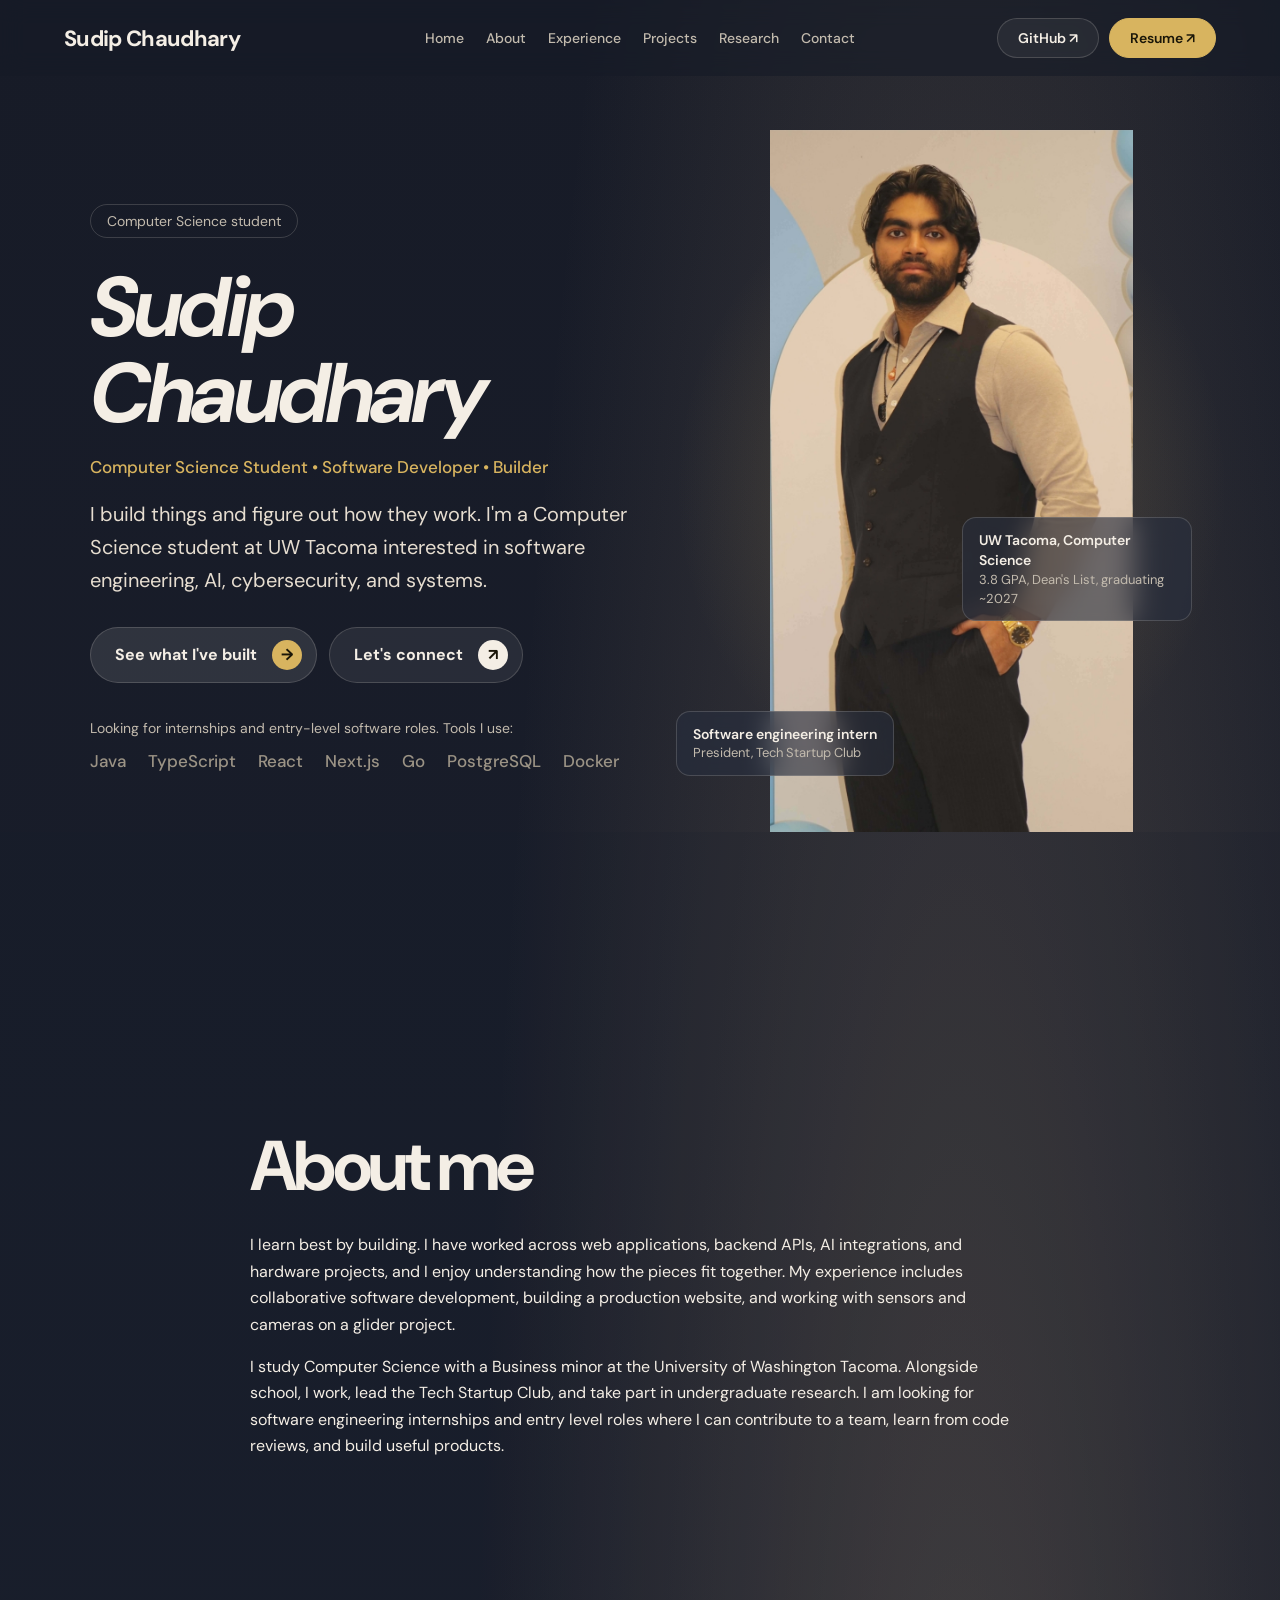
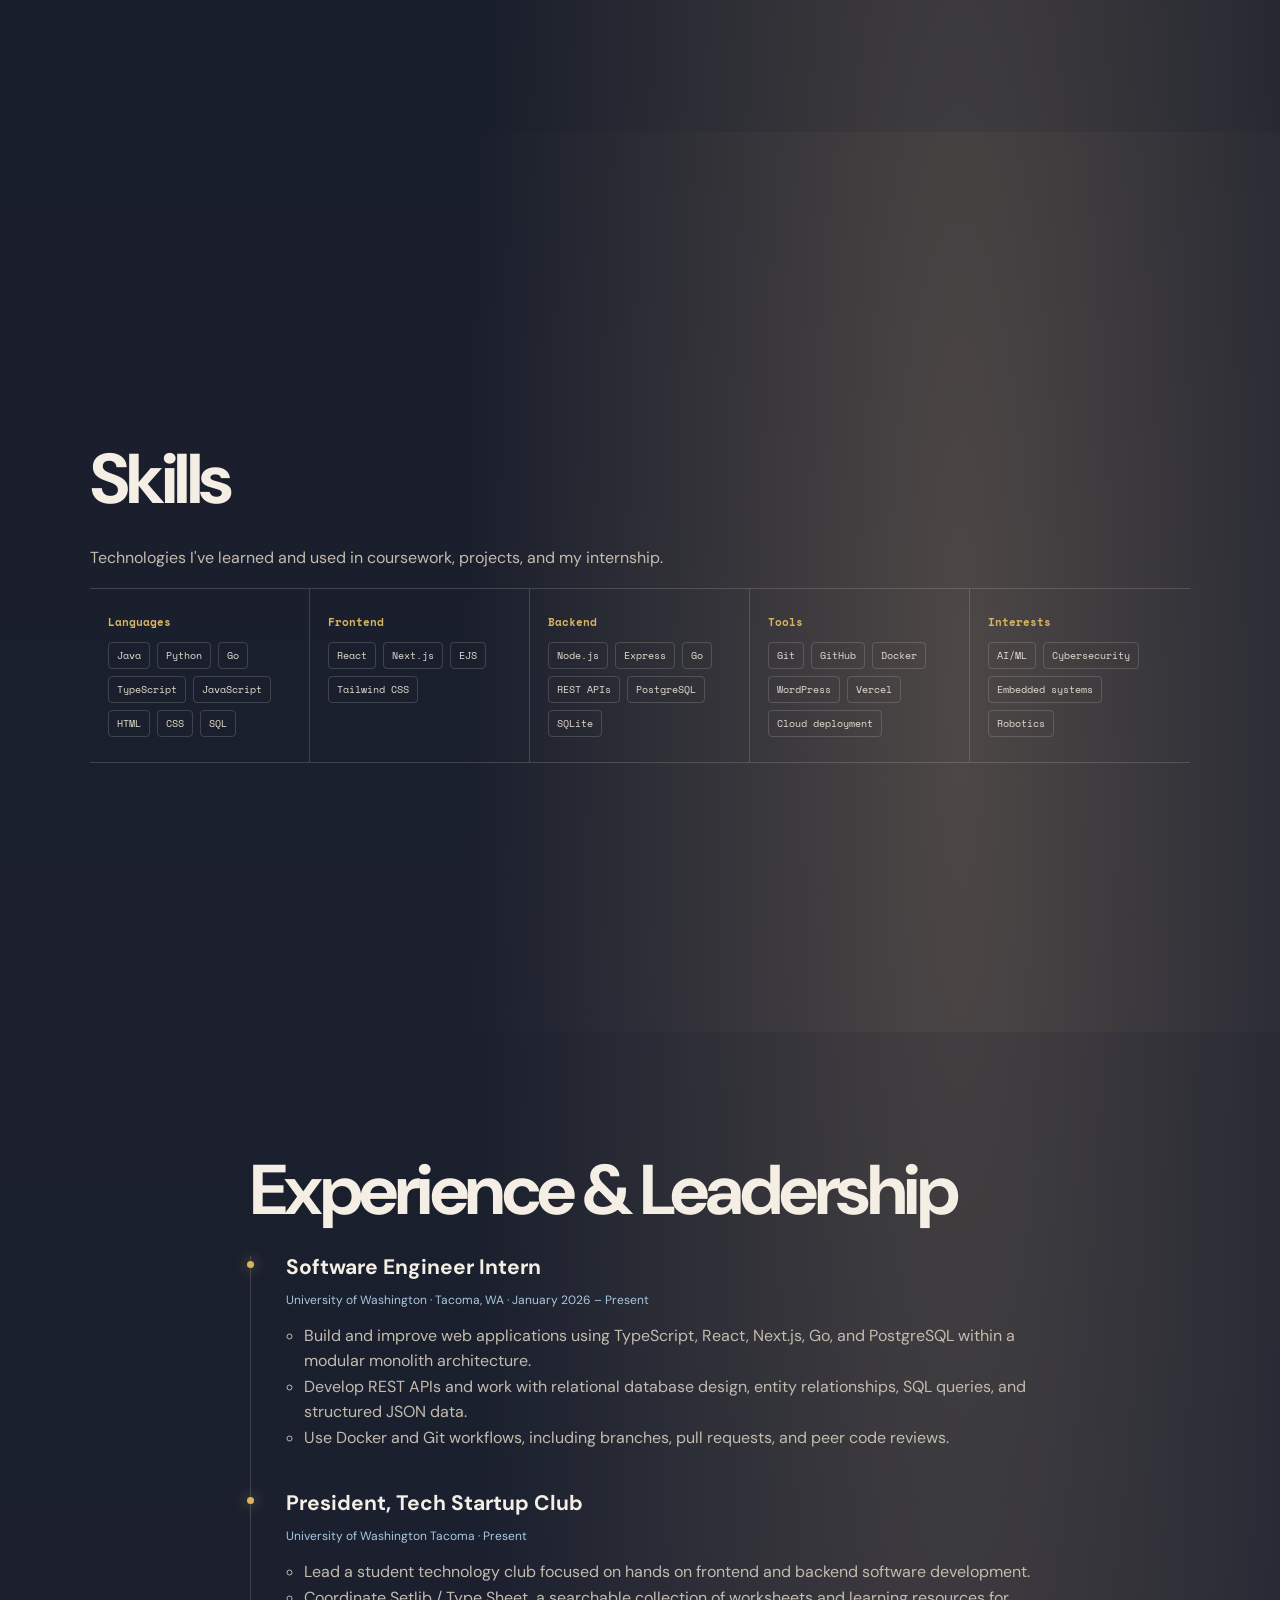
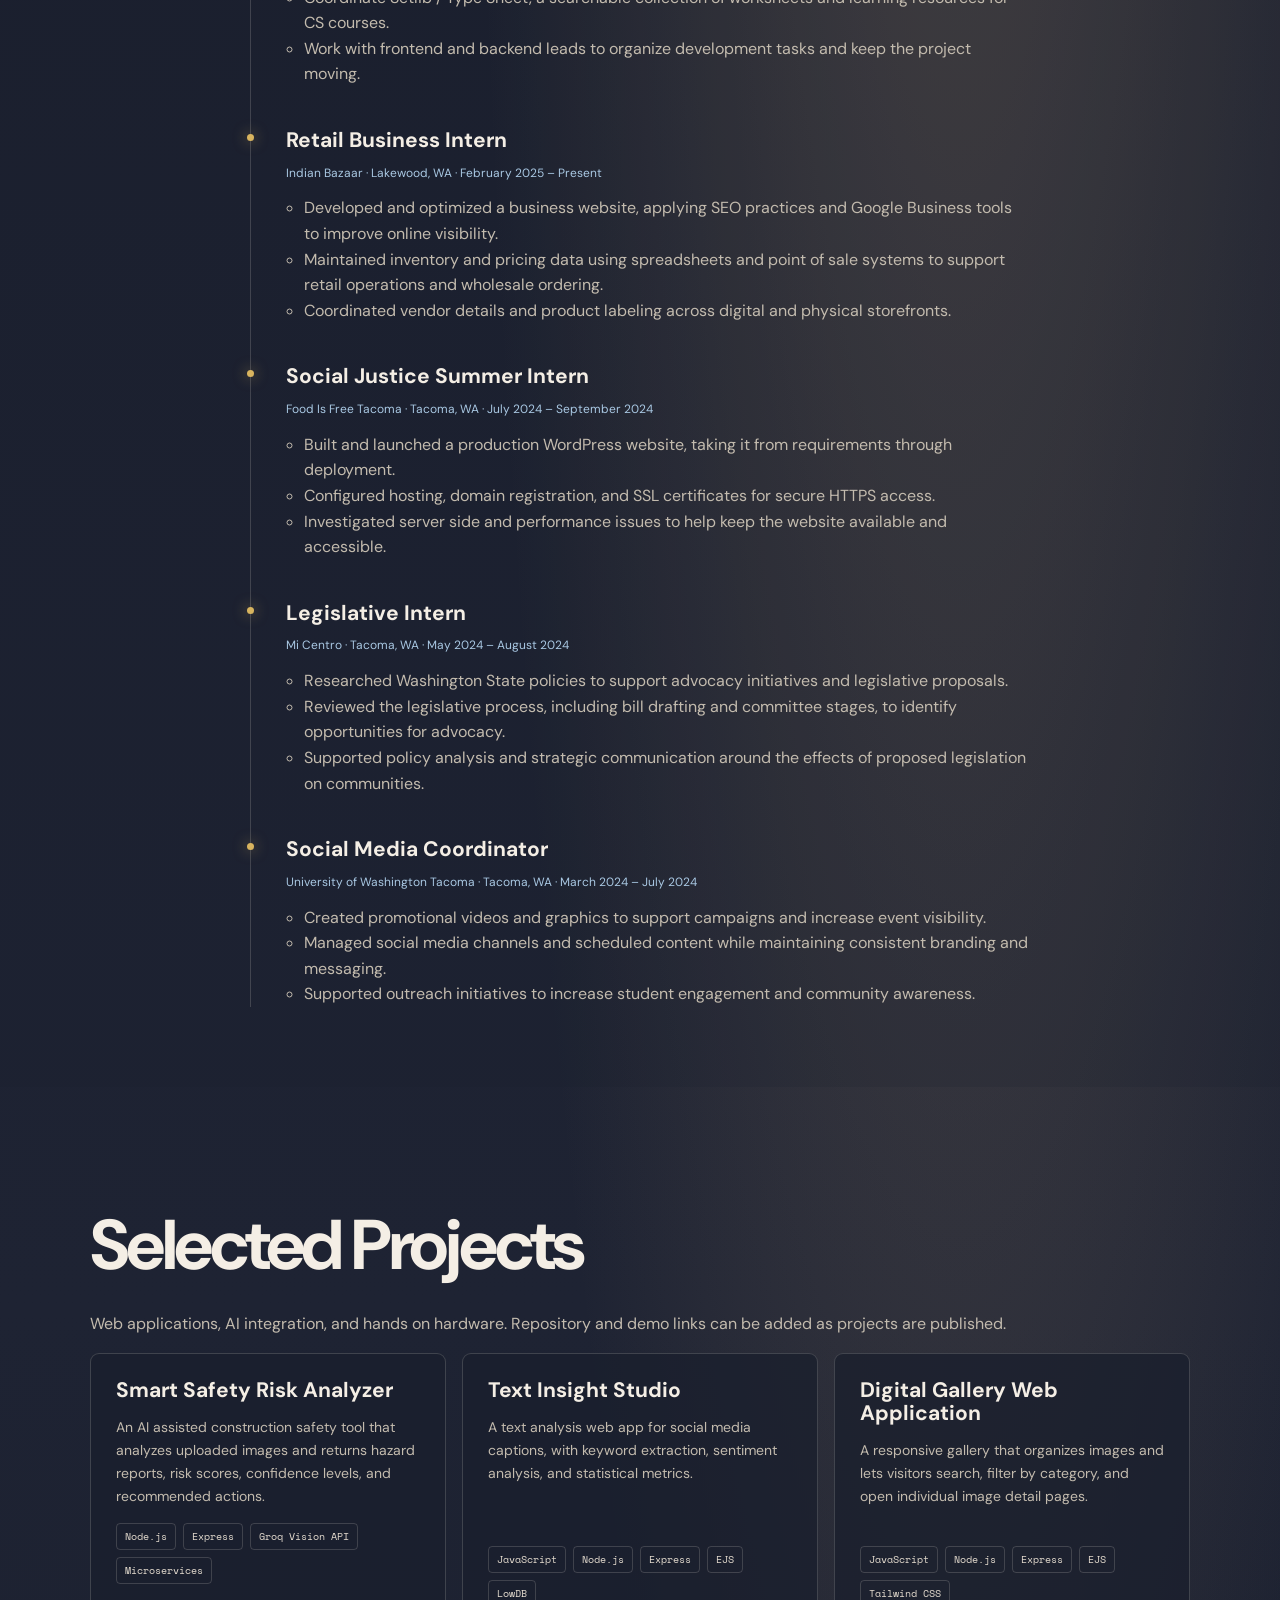
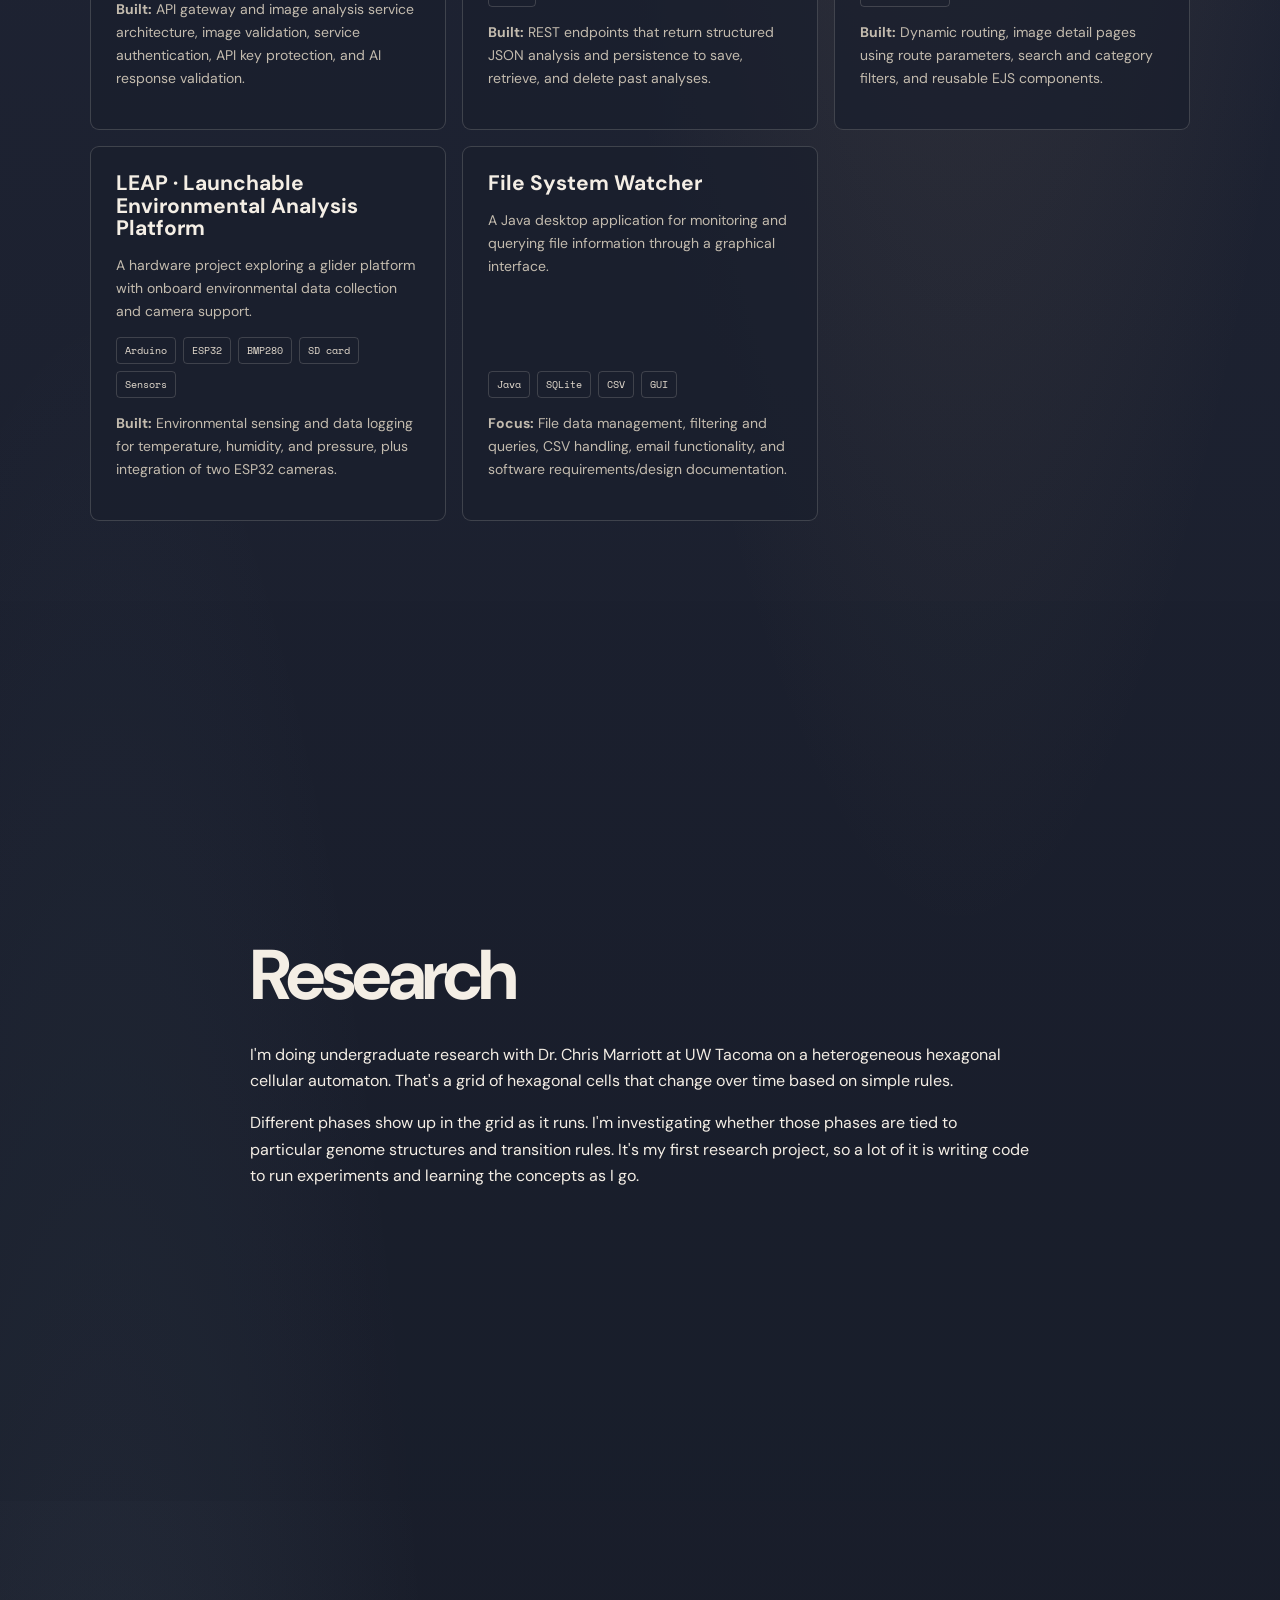
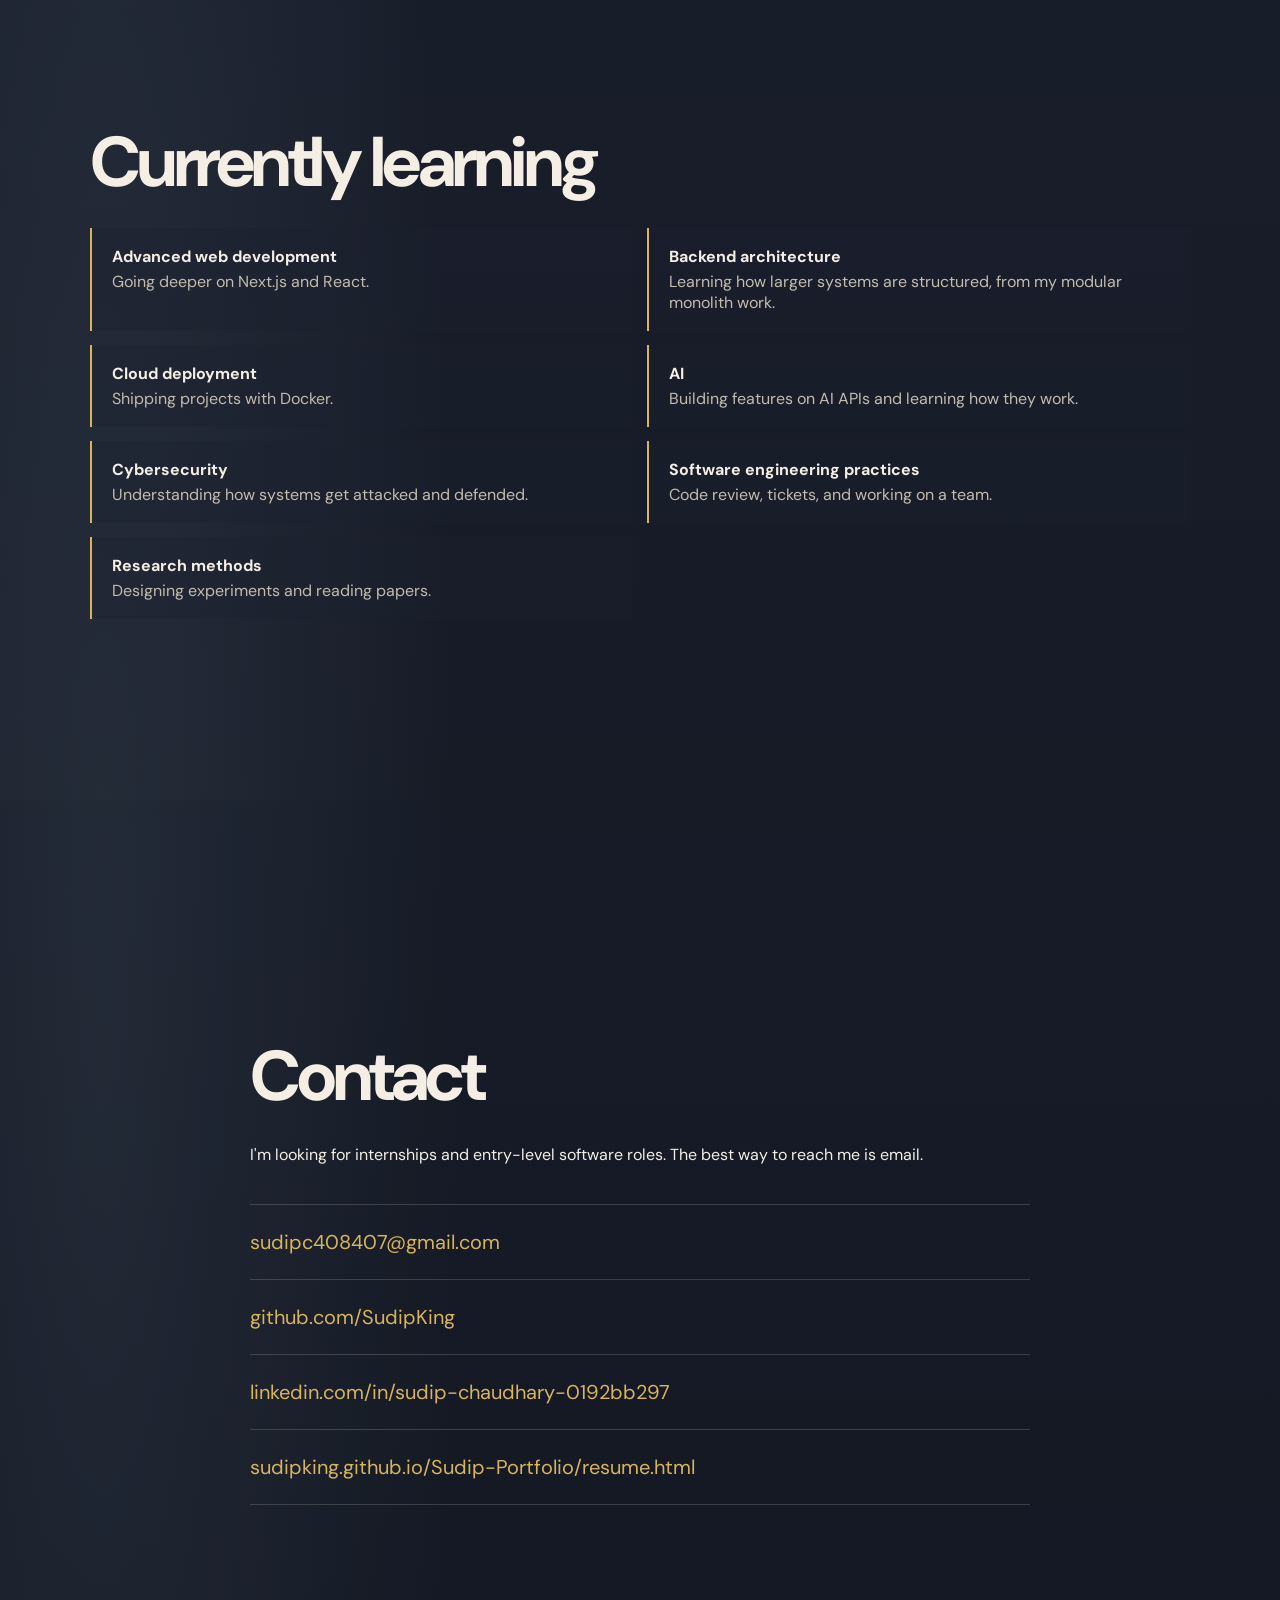
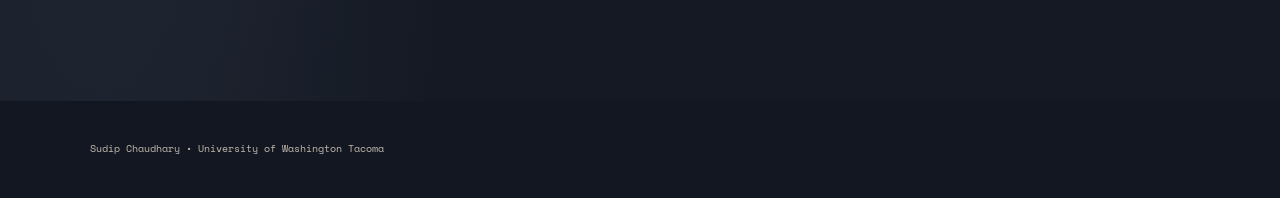
==== commit d6426b74: "Align portfolio skills with both resume versions" ====
--- a/index.html
+++ b/index.html
@@ -47,10 +47,10 @@
     <h2>Skills</h2>
     <p class="sub">Technologies I've learned and used in coursework, projects, and my internship.</p>
     <div class="skills">
-      <div><h3>Languages</h3><ul class="tags"><li>Java</li><li>JavaScript</li><li>HTML</li><li>CSS</li><li>C</li><li>SQL</li></ul></div>
+      <div><h3>Languages</h3><ul class="tags"><li>Java</li><li>Python</li><li>Go</li><li>TypeScript</li><li>JavaScript</li><li>HTML</li><li>CSS</li><li>SQL</li></ul></div>
       <div><h3>Frontend</h3><ul class="tags"><li>React</li><li>Next.js</li><li>EJS</li><li>Tailwind CSS</li></ul></div>
       <div><h3>Backend</h3><ul class="tags"><li>Node.js</li><li>Express</li><li>Go</li><li>REST APIs</li><li>PostgreSQL</li><li>SQLite</li></ul></div>
-      <div><h3>Tools</h3><ul class="tags"><li>Git</li><li>GitHub</li><li>Docker</li><li>Cloud deployment</li></ul></div>
+      <div><h3>Tools</h3><ul class="tags"><li>Git</li><li>GitHub</li><li>Docker</li><li>WordPress</li><li>Vercel</li><li>Cloud deployment</li></ul></div>
       <div><h3>Interests</h3><ul class="tags"><li>AI/ML</li><li>Cybersecurity</li><li>Embedded systems</li><li>Robotics</li></ul></div>
     </div>
   </div>
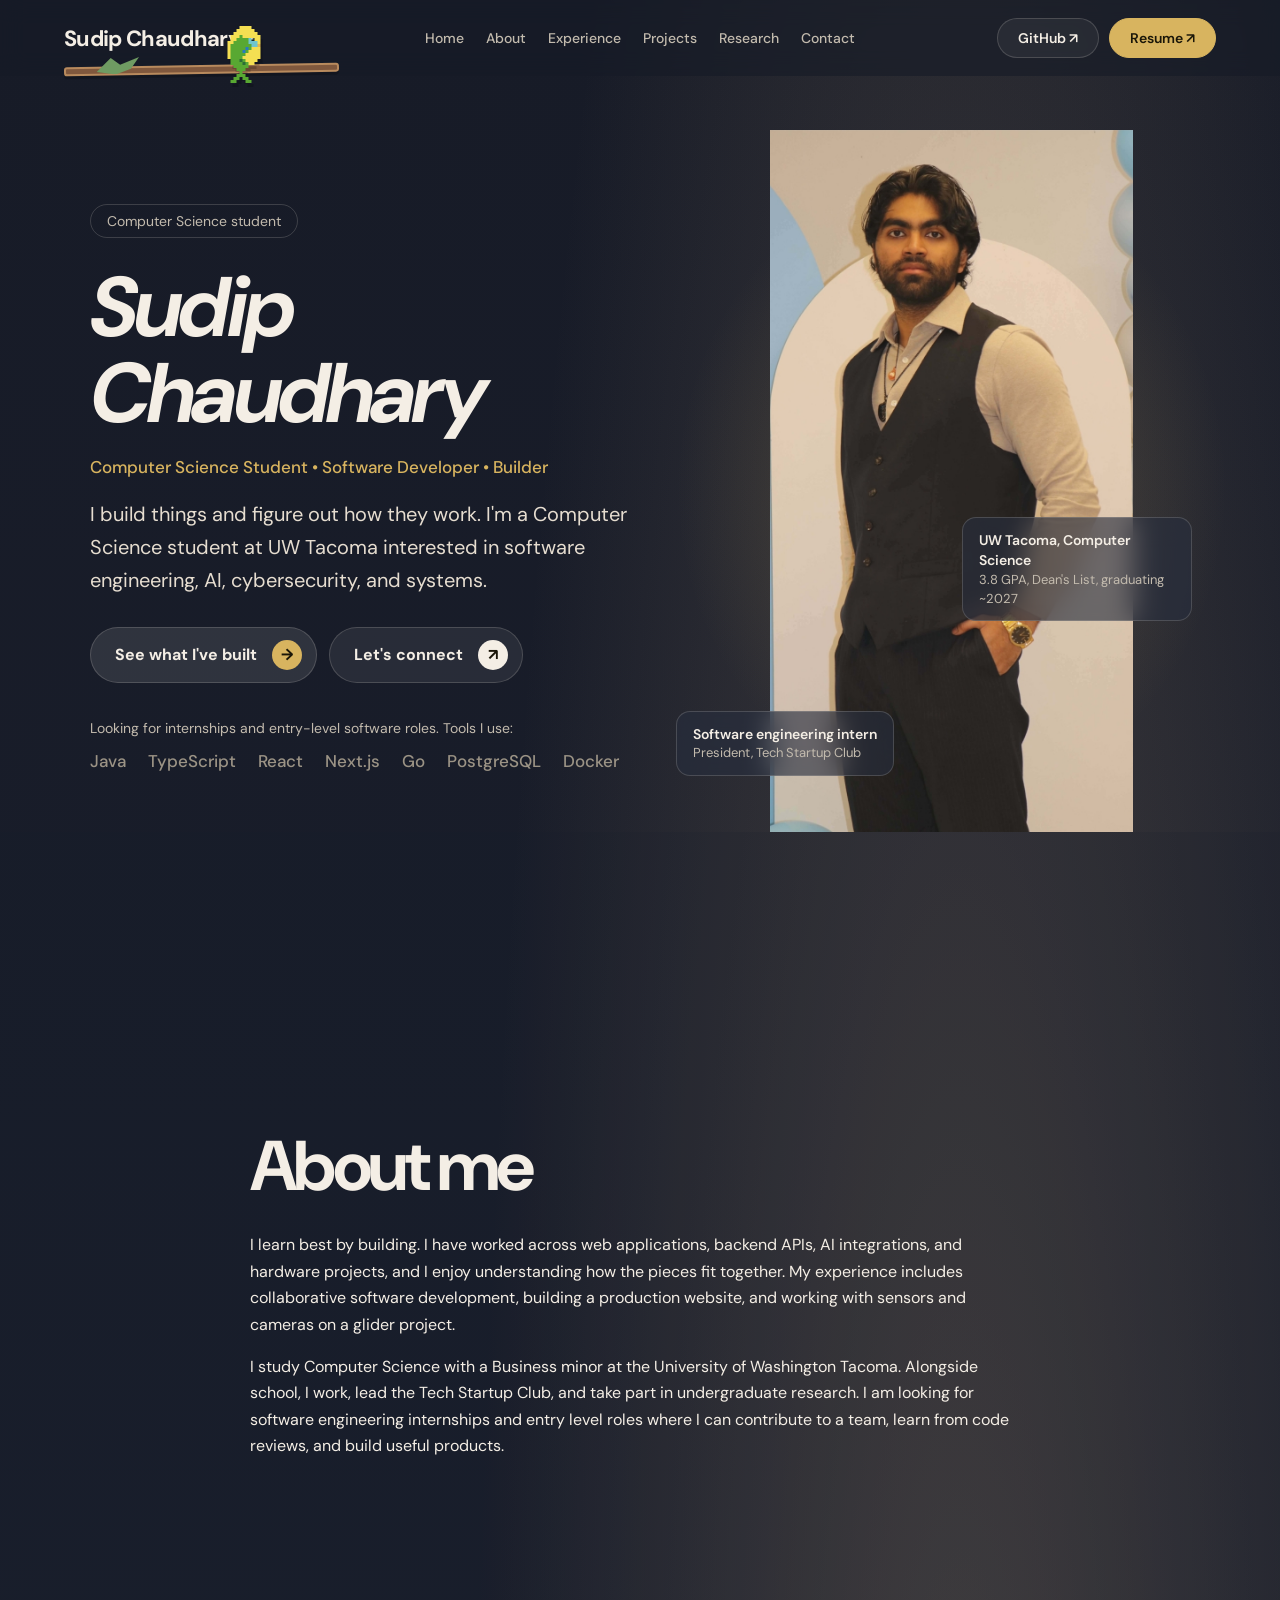
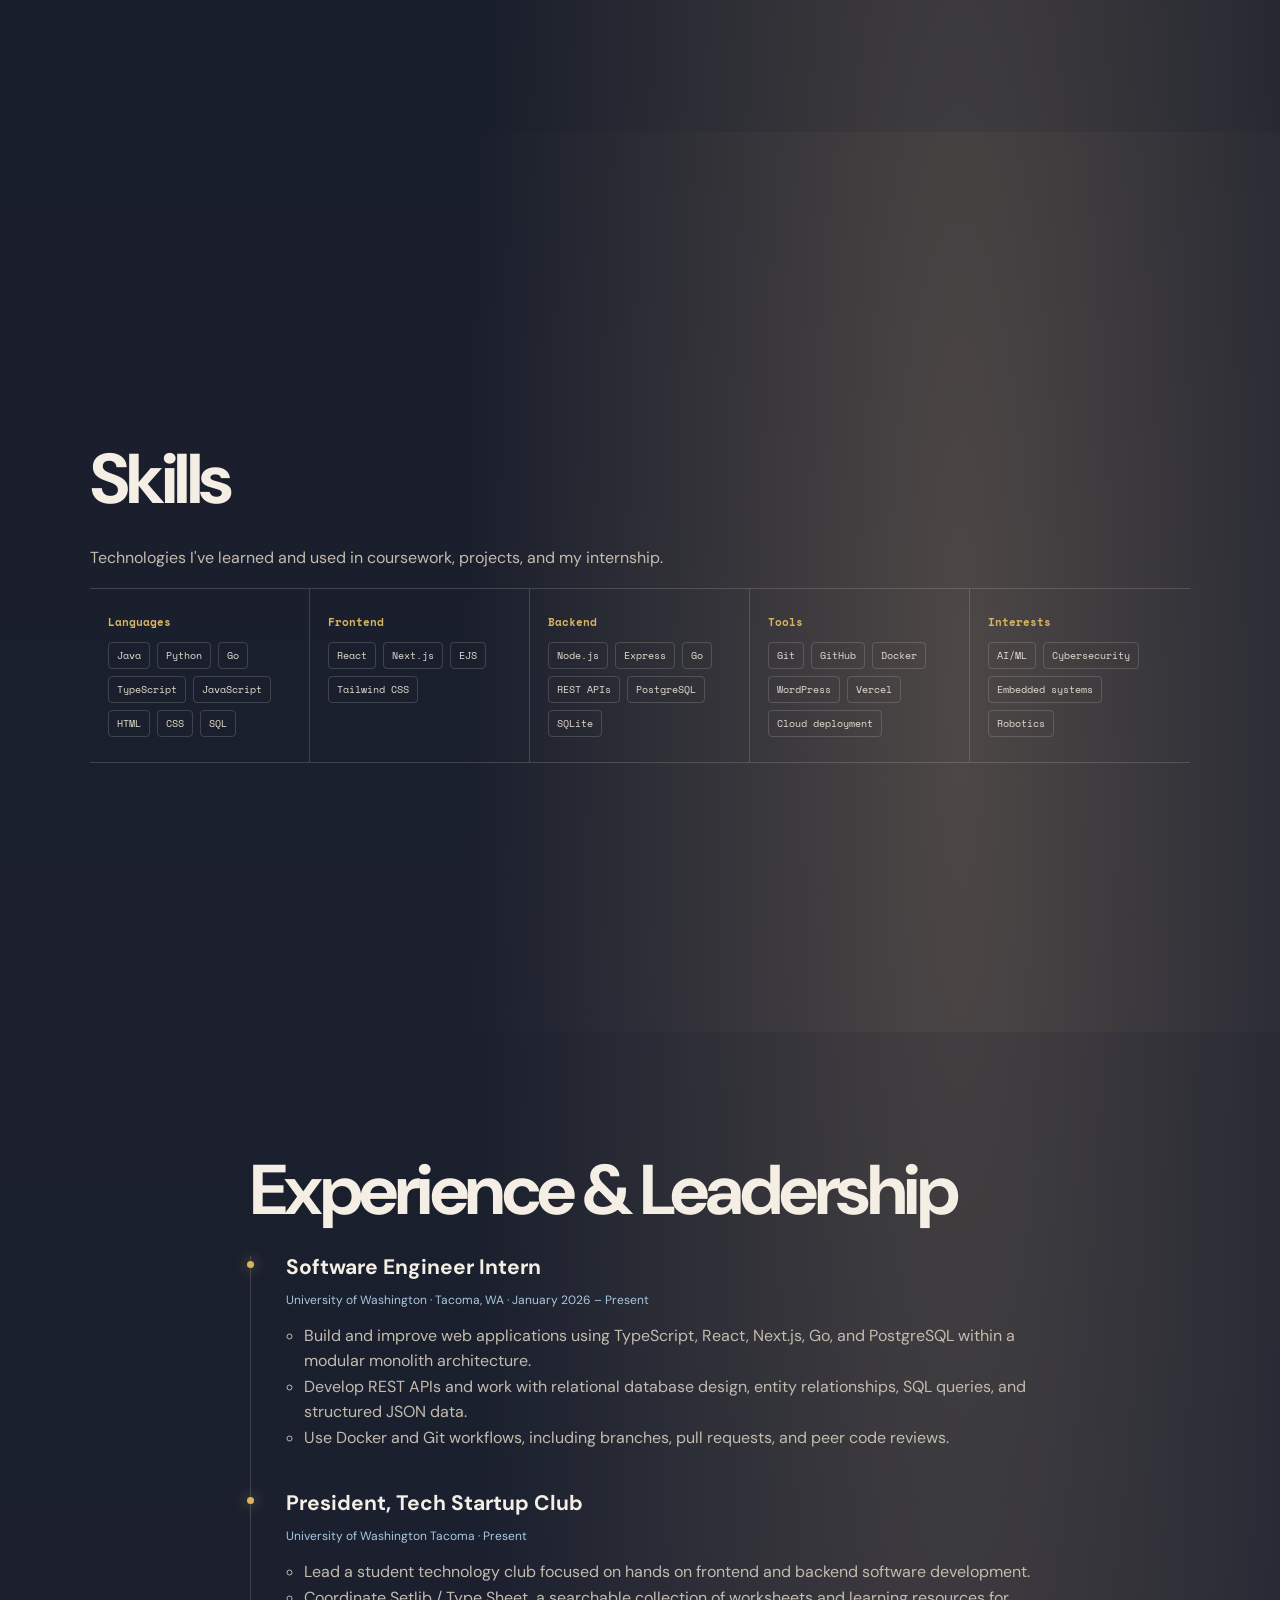
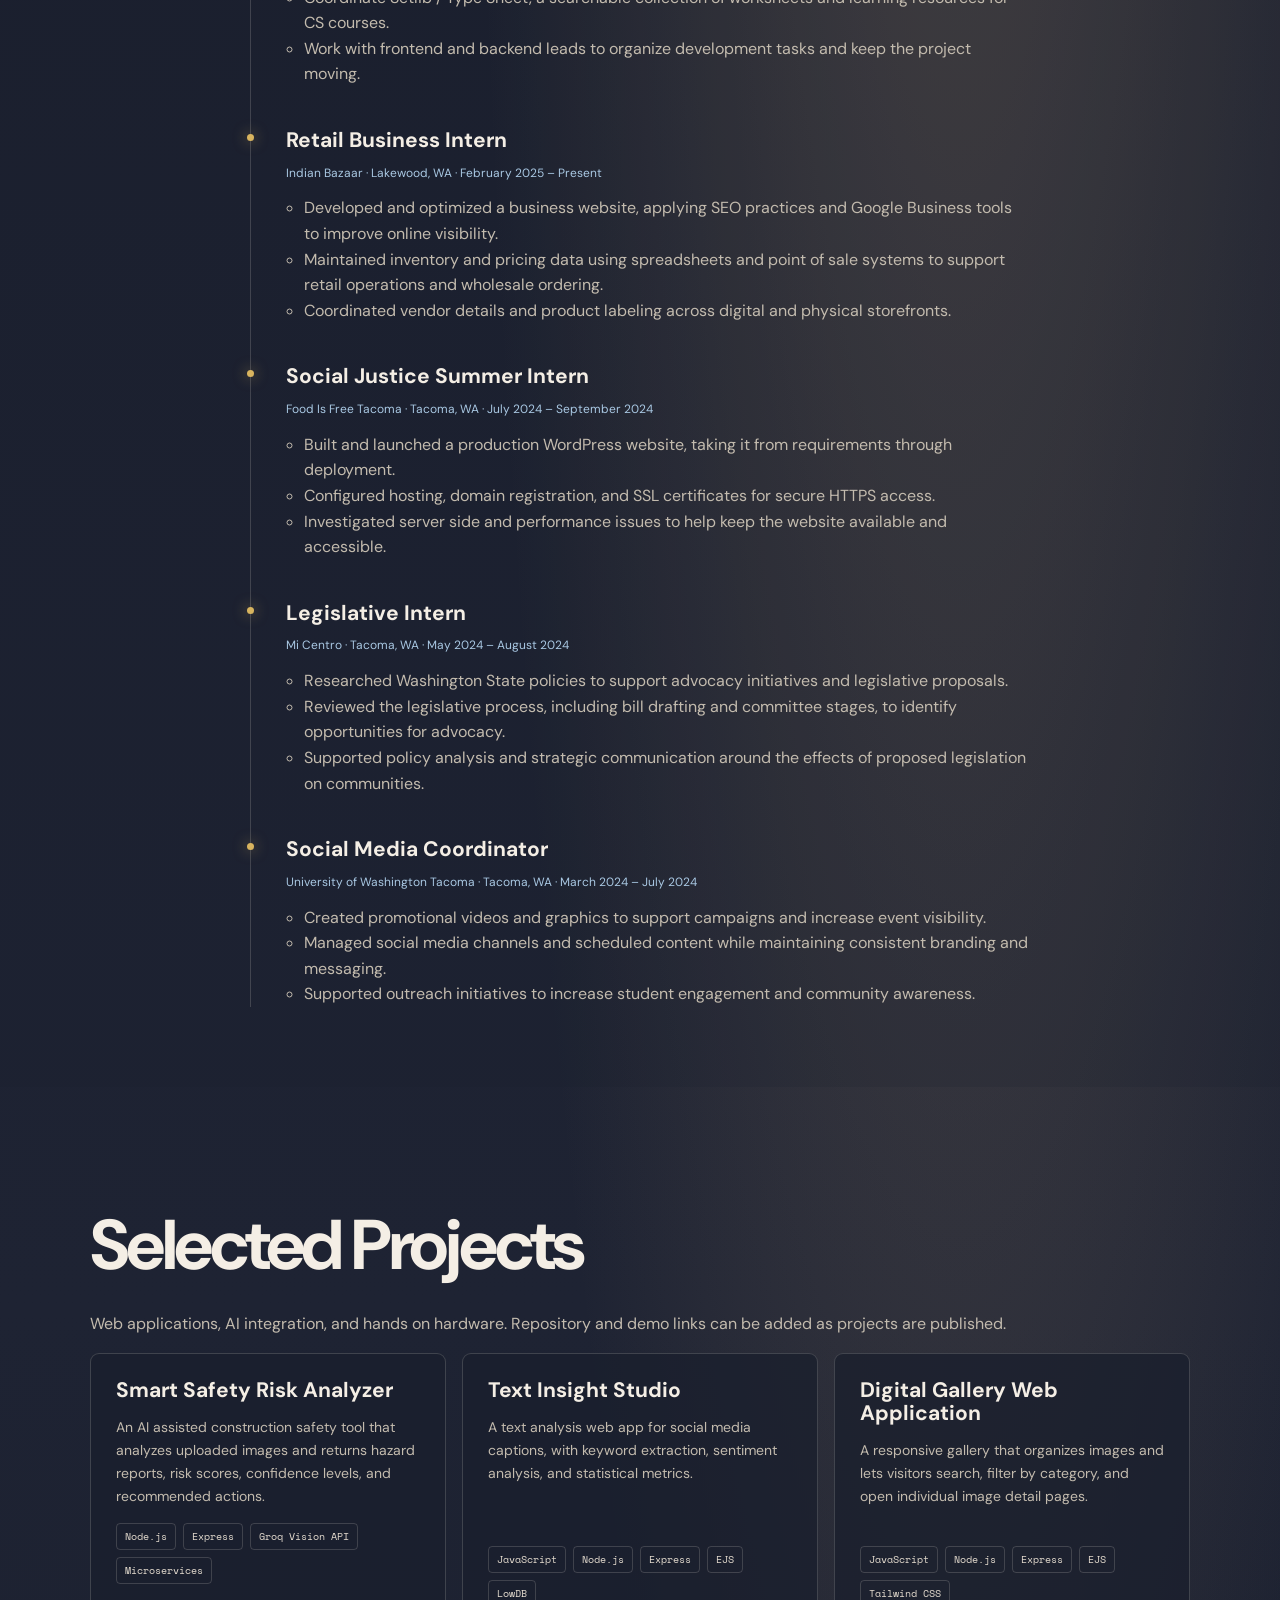
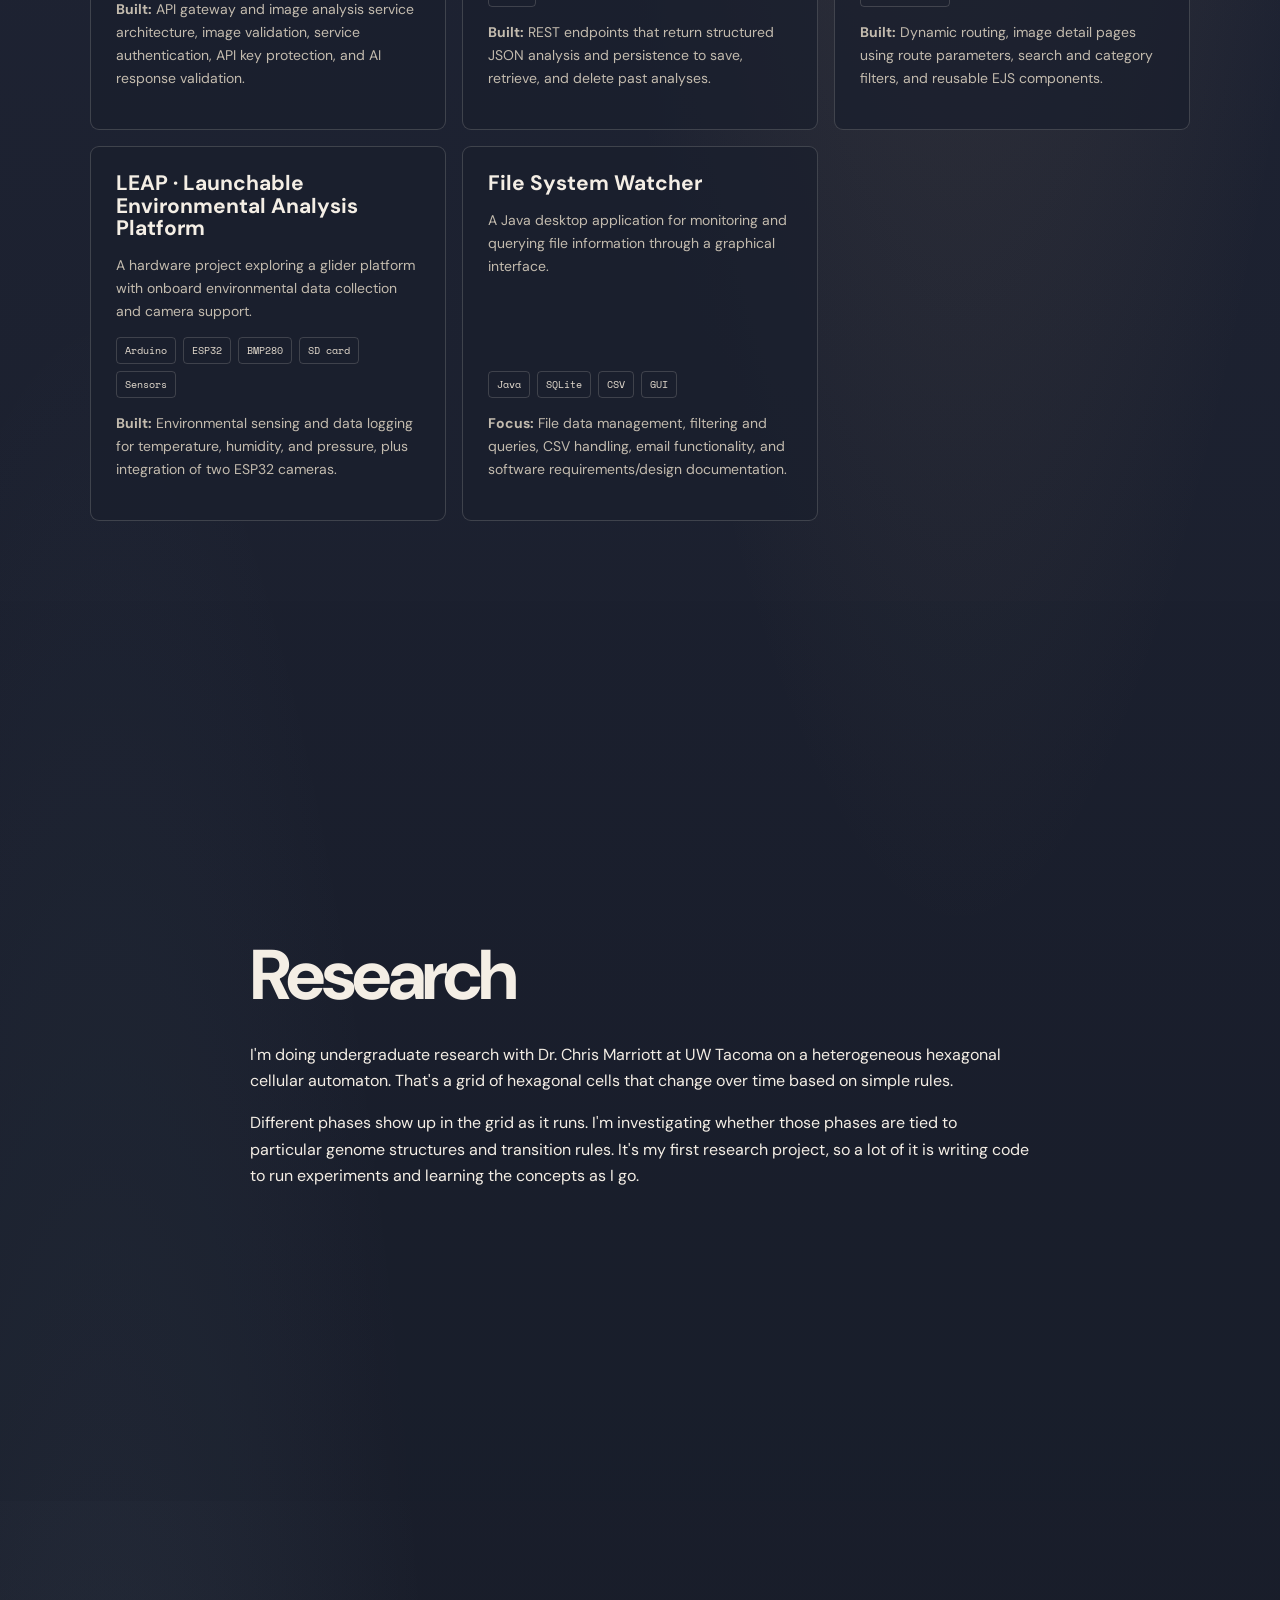
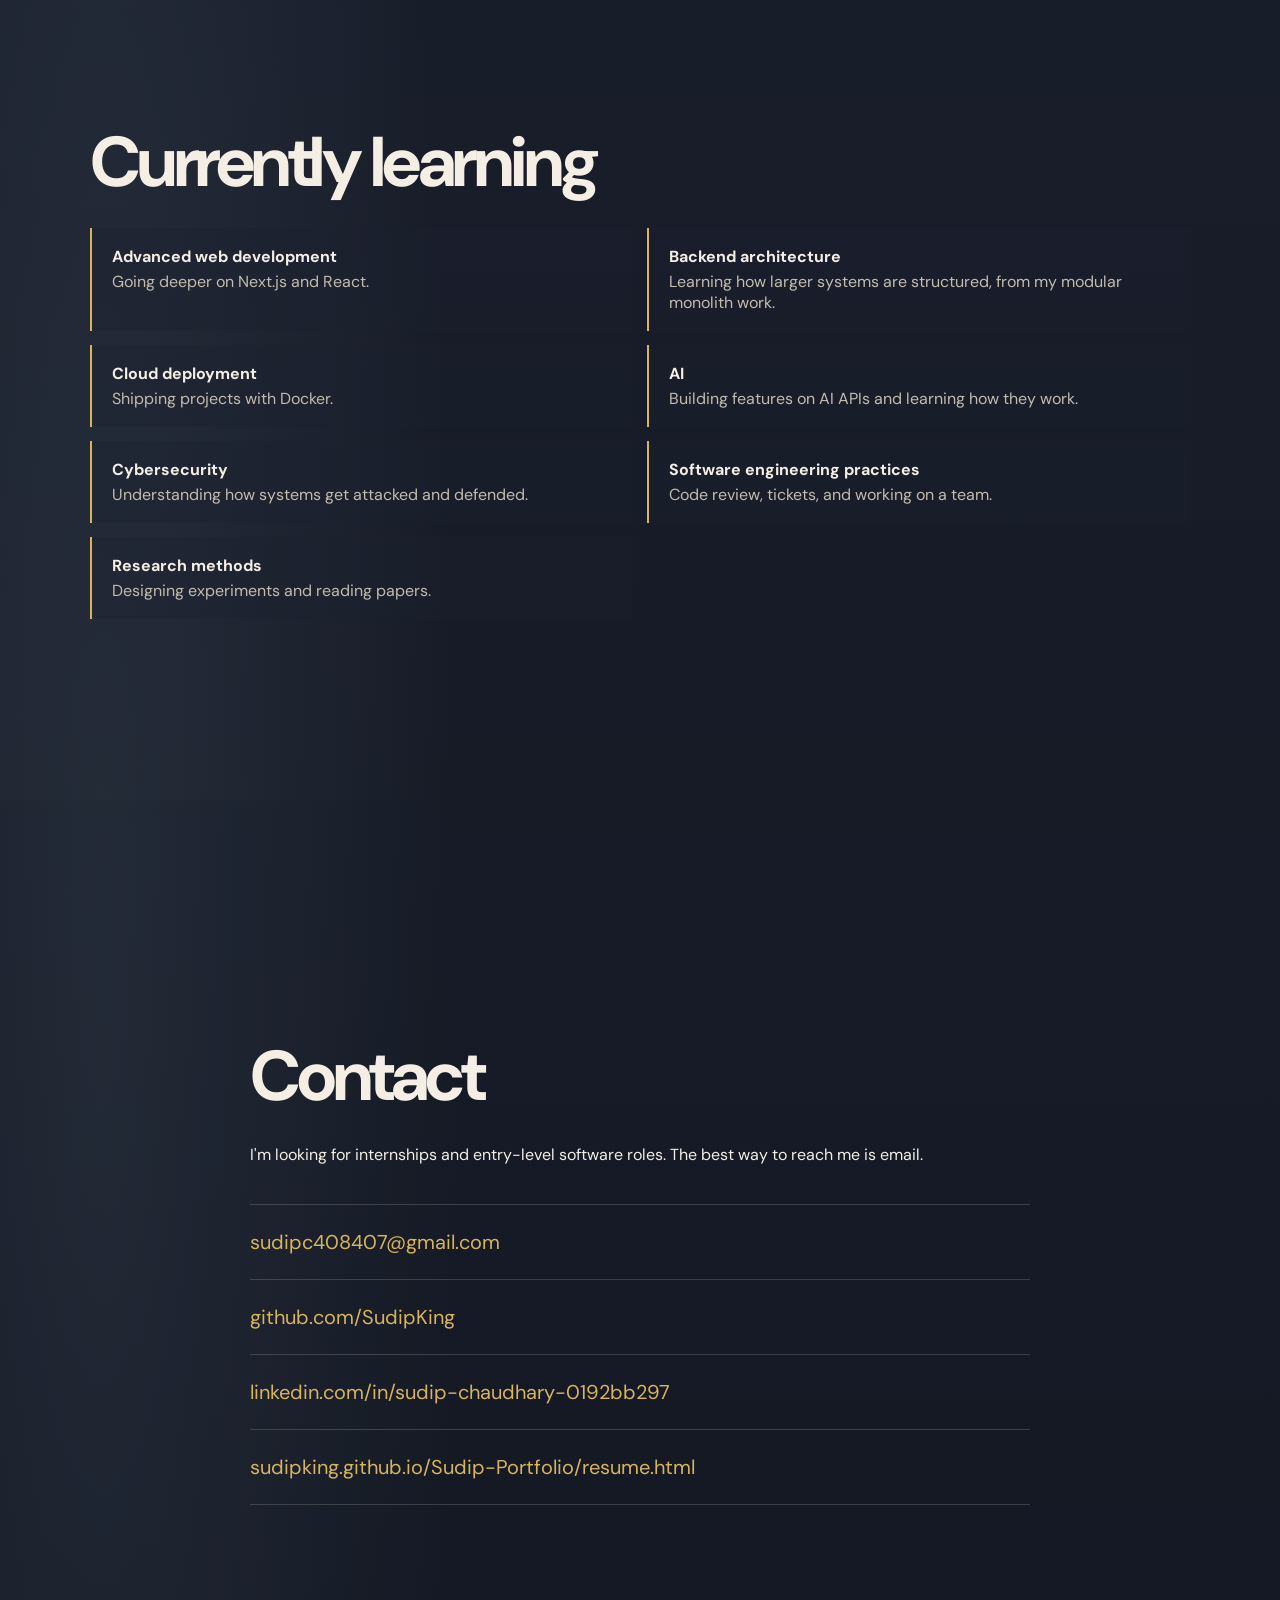
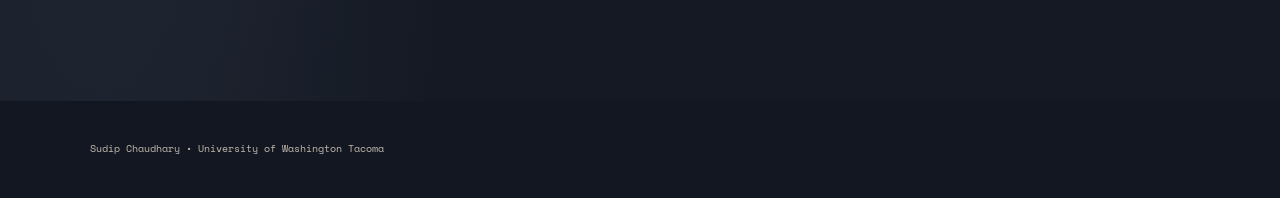
==== commit eaea24f1: "Add interactive pixel parakeet and branch perch" ====
--- a/index.html
+++ b/index.html
@@ -12,7 +12,7 @@
 </head>
 <body>
 <a class="skip" href="#main">Skip to content</a>
-<header class="nav"><a class="logo" href="#top">Sudip Chaudhary</a><nav aria-label="Main"><a href="#top">Home</a><a href="#about">About</a><a href="#experience">Experience</a><a href="#projects">Projects</a><a href="#research">Research</a><a href="#contact">Contact</a></nav><div class="nav-cta"><a class="nav-github" href="https://github.com/SudipKing" target="_blank" rel="noopener">GitHub ↗</a><a class="nav-resume" href="resume.html">Resume ↗</a></div></header>
+<header class="nav"><a class="logo" href="#top">Sudip Chaudhary</a><span class="parakeet-branch" aria-hidden="true"></span><nav aria-label="Main"><a href="#top">Home</a><a href="#about">About</a><a href="#experience">Experience</a><a href="#projects">Projects</a><a href="#research">Research</a><a href="#contact">Contact</a></nav><div class="nav-cta"><a class="nav-github" href="https://github.com/SudipKing" target="_blank" rel="noopener">GitHub ↗</a><a class="nav-resume" href="resume.html">Resume ↗</a></div></header>
 <main id="main" class="horizontal">
 <section class="hero" id="top">
   <div class="wrap hero-grid">
@@ -106,6 +106,7 @@
 </section>
 </main>
 <footer><div class="wrap"><p>Sudip Chaudhary • University of Washington Tacoma</p></div></footer>
+<canvas id="parakeet-bird" class="parakeet-bird" width="64" height="64" aria-hidden="true"></canvas>
 <script src="js/main.js"></script>
 </body>
 </html>
--- a/css/style.css
+++ b/css/style.css
@@ -51,3 +51,13 @@
 
 /* Profile image */
 .hero-photo img{display:block;width:100%;height:auto;max-height:78vh;object-fit:contain;object-position:center bottom;visibility:visible;opacity:1}
+
+/* Pixel parakeet companion */
+.nav{position:fixed}
+.logo{position:relative;z-index:2;white-space:nowrap}
+.parakeet-branch{position:absolute;left:5vw;top:58px;width:275px;height:17px;pointer-events:none;z-index:1}
+.parakeet-branch:before{content:"";position:absolute;left:0;right:0;top:7px;height:5px;background:#80583d;border:2px solid #b88a5d;border-radius:3px;transform:rotate(-1deg);box-shadow:0 3px 0 rgba(0,0,0,.18)}
+.parakeet-branch:after{content:"";position:absolute;left:32px;top:-1px;width:44px;height:17px;background:#6f9b62;clip-path:polygon(0 70%,36% 0,55% 48%,100% 18%,78% 80%,42% 100%);transform:rotate(-8deg);box-shadow:100px 0 #6f9b62}
+.parakeet-bird{position:fixed;left:0;top:0;width:64px;height:64px;z-index:40;pointer-events:none;image-rendering:pixelated;will-change:transform;filter:drop-shadow(2px 4px 0 rgba(0,0,0,.18))}
+@media(max-width:900px){.parakeet-branch{left:4vw;top:53px;width:210px}.parakeet-bird{width:52px;height:52px}}
+@media(prefers-reduced-motion:reduce){.parakeet-bird{filter:none}}
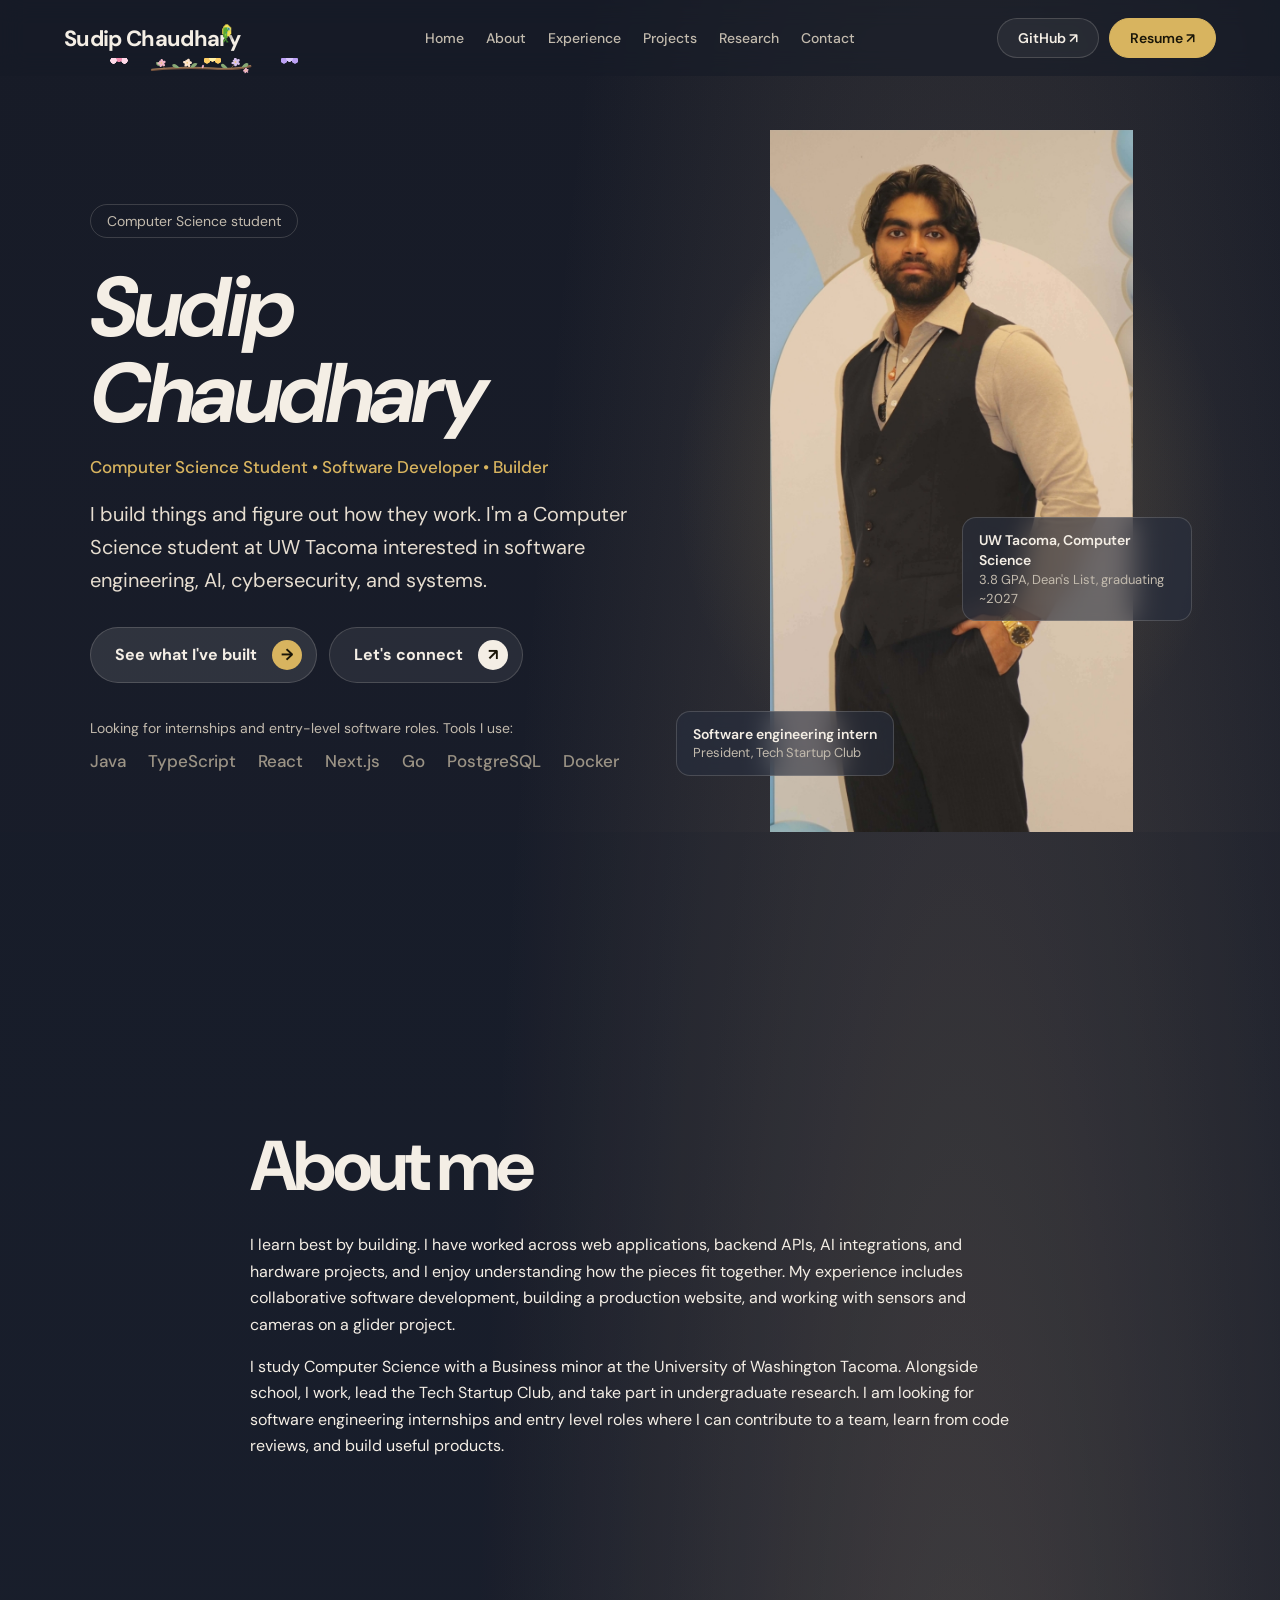
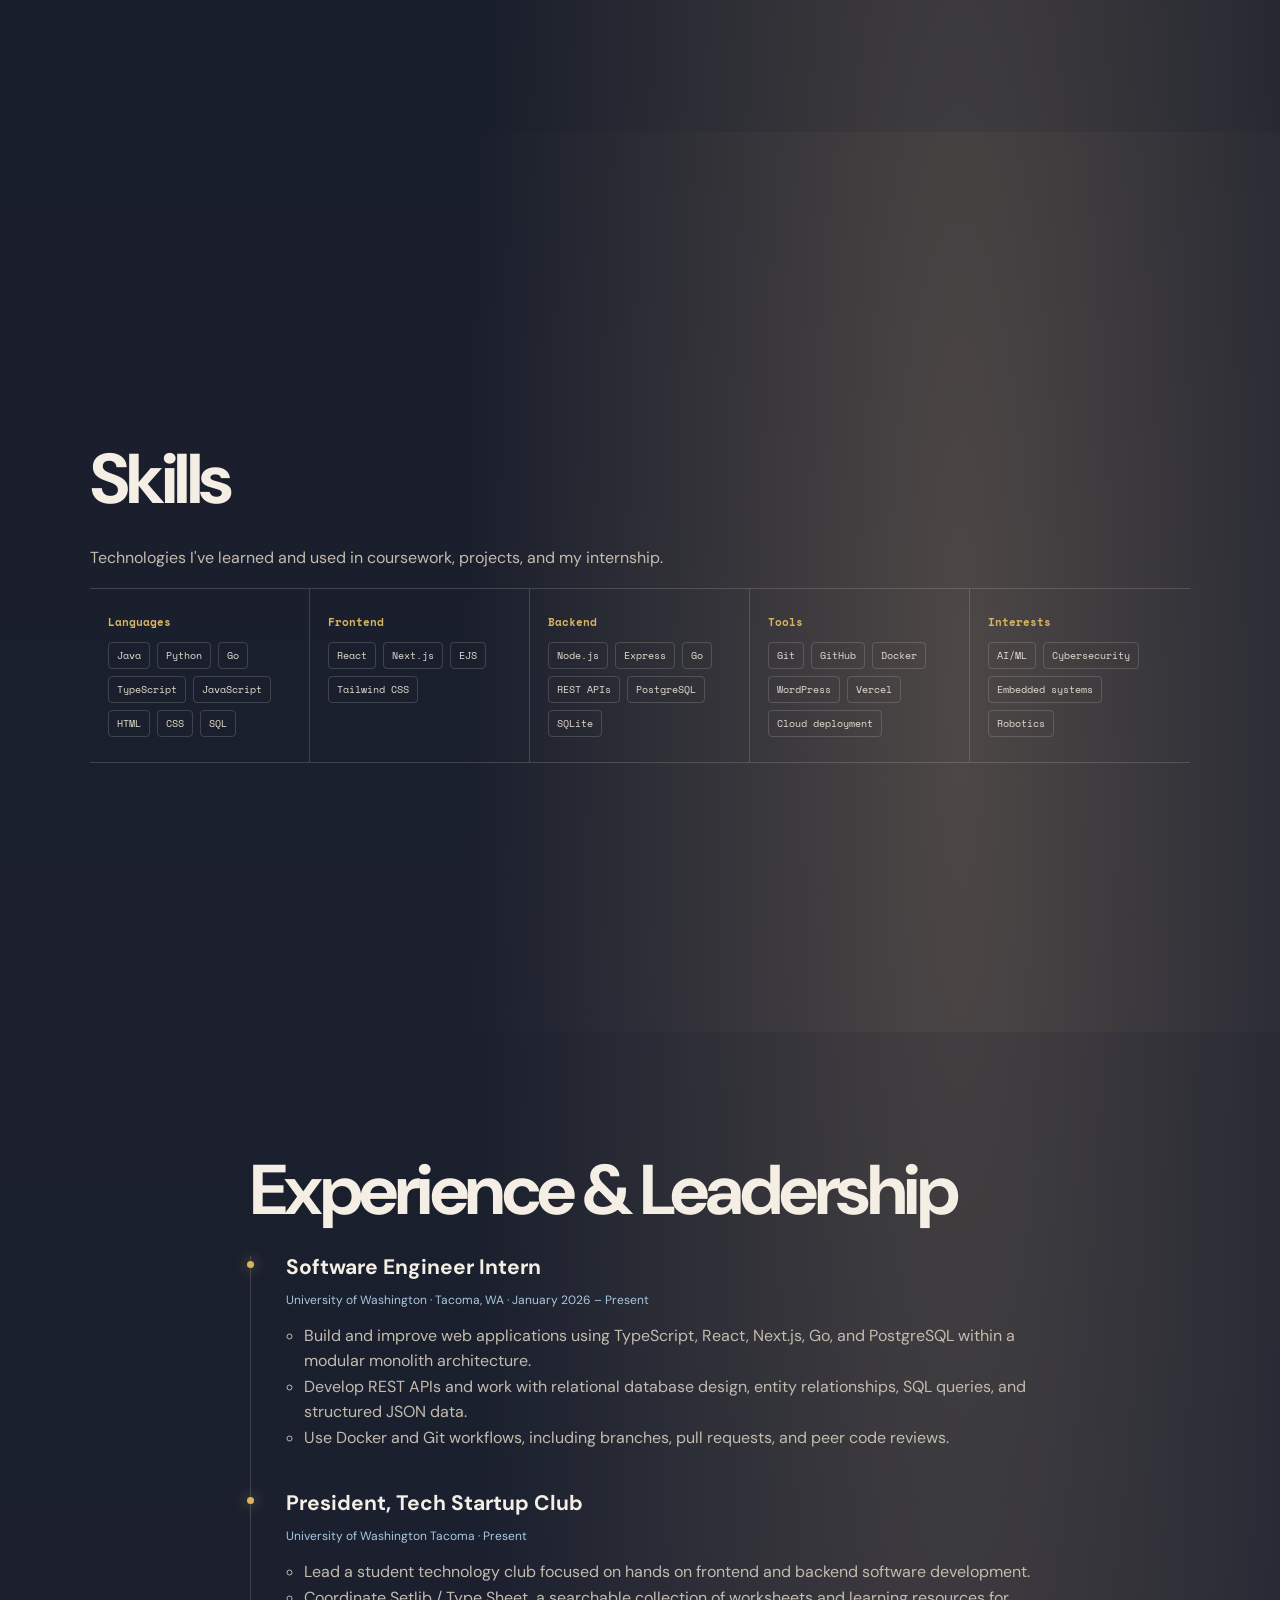
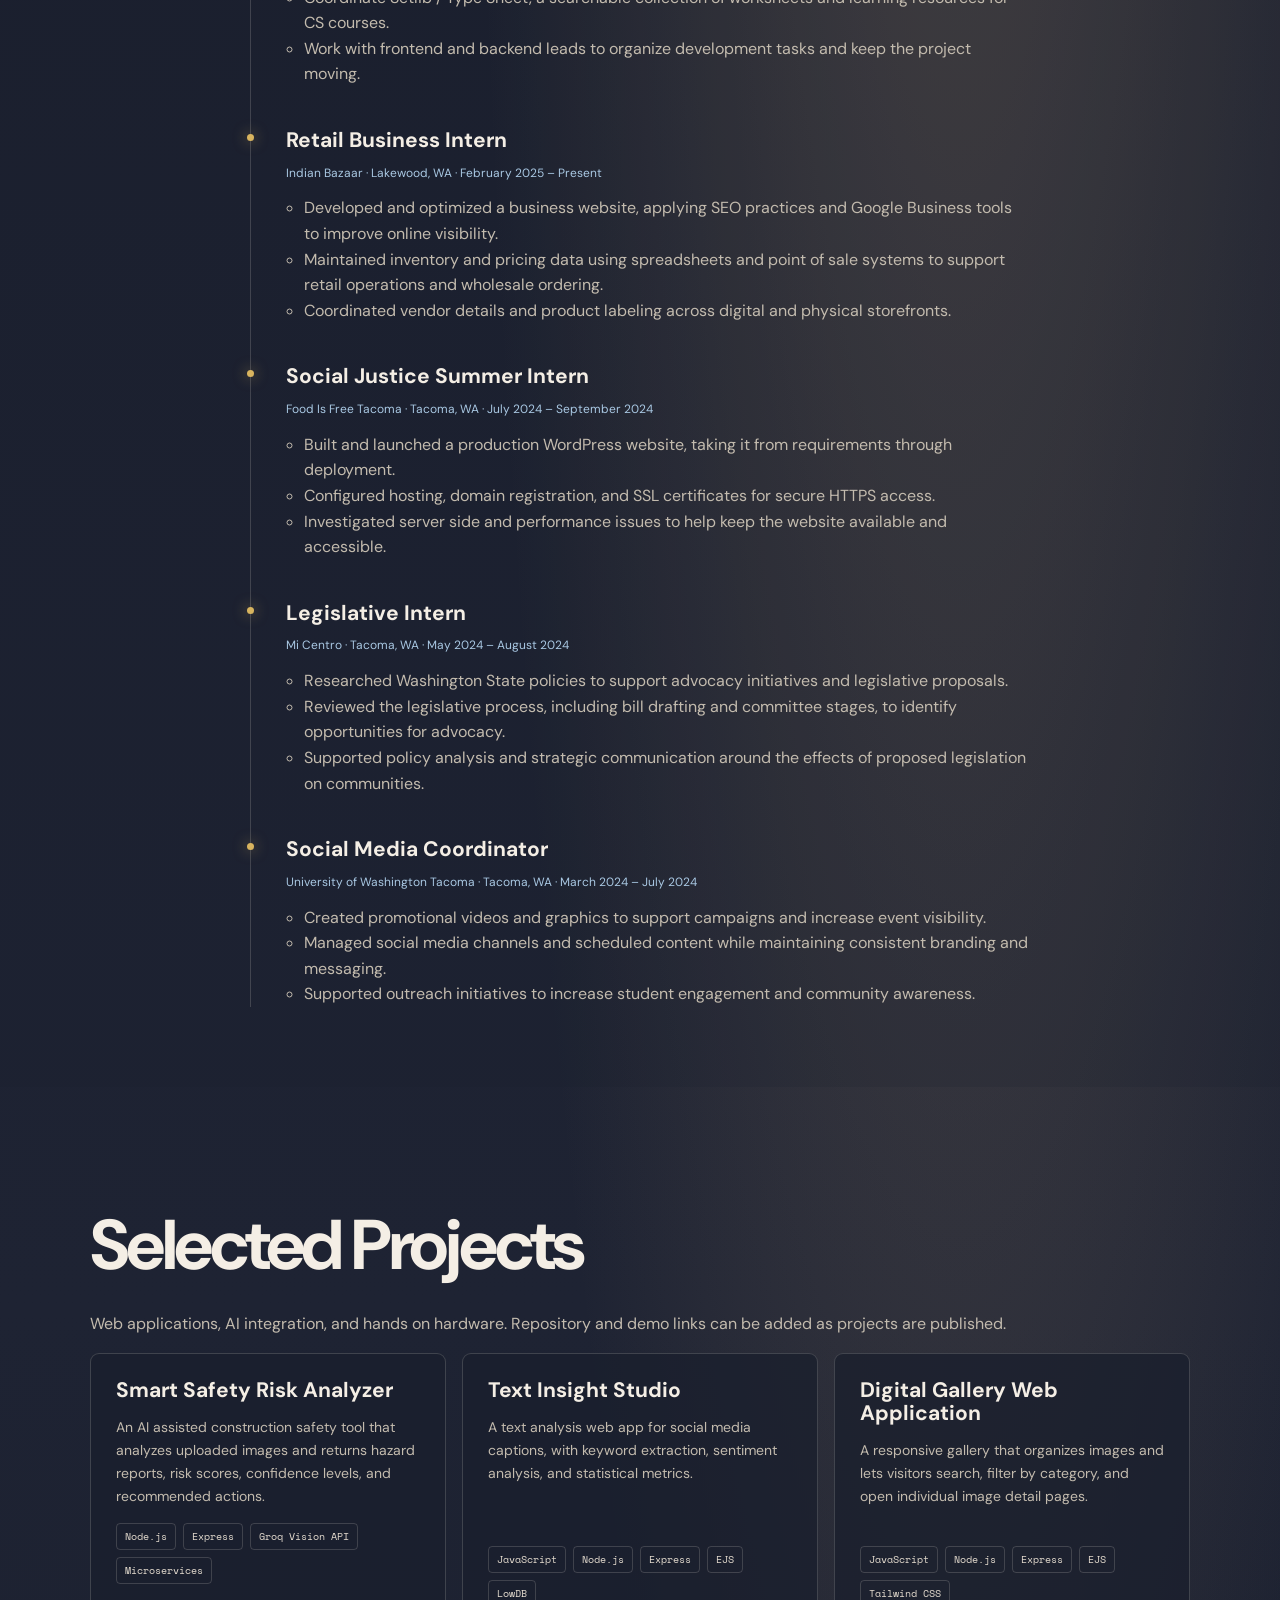
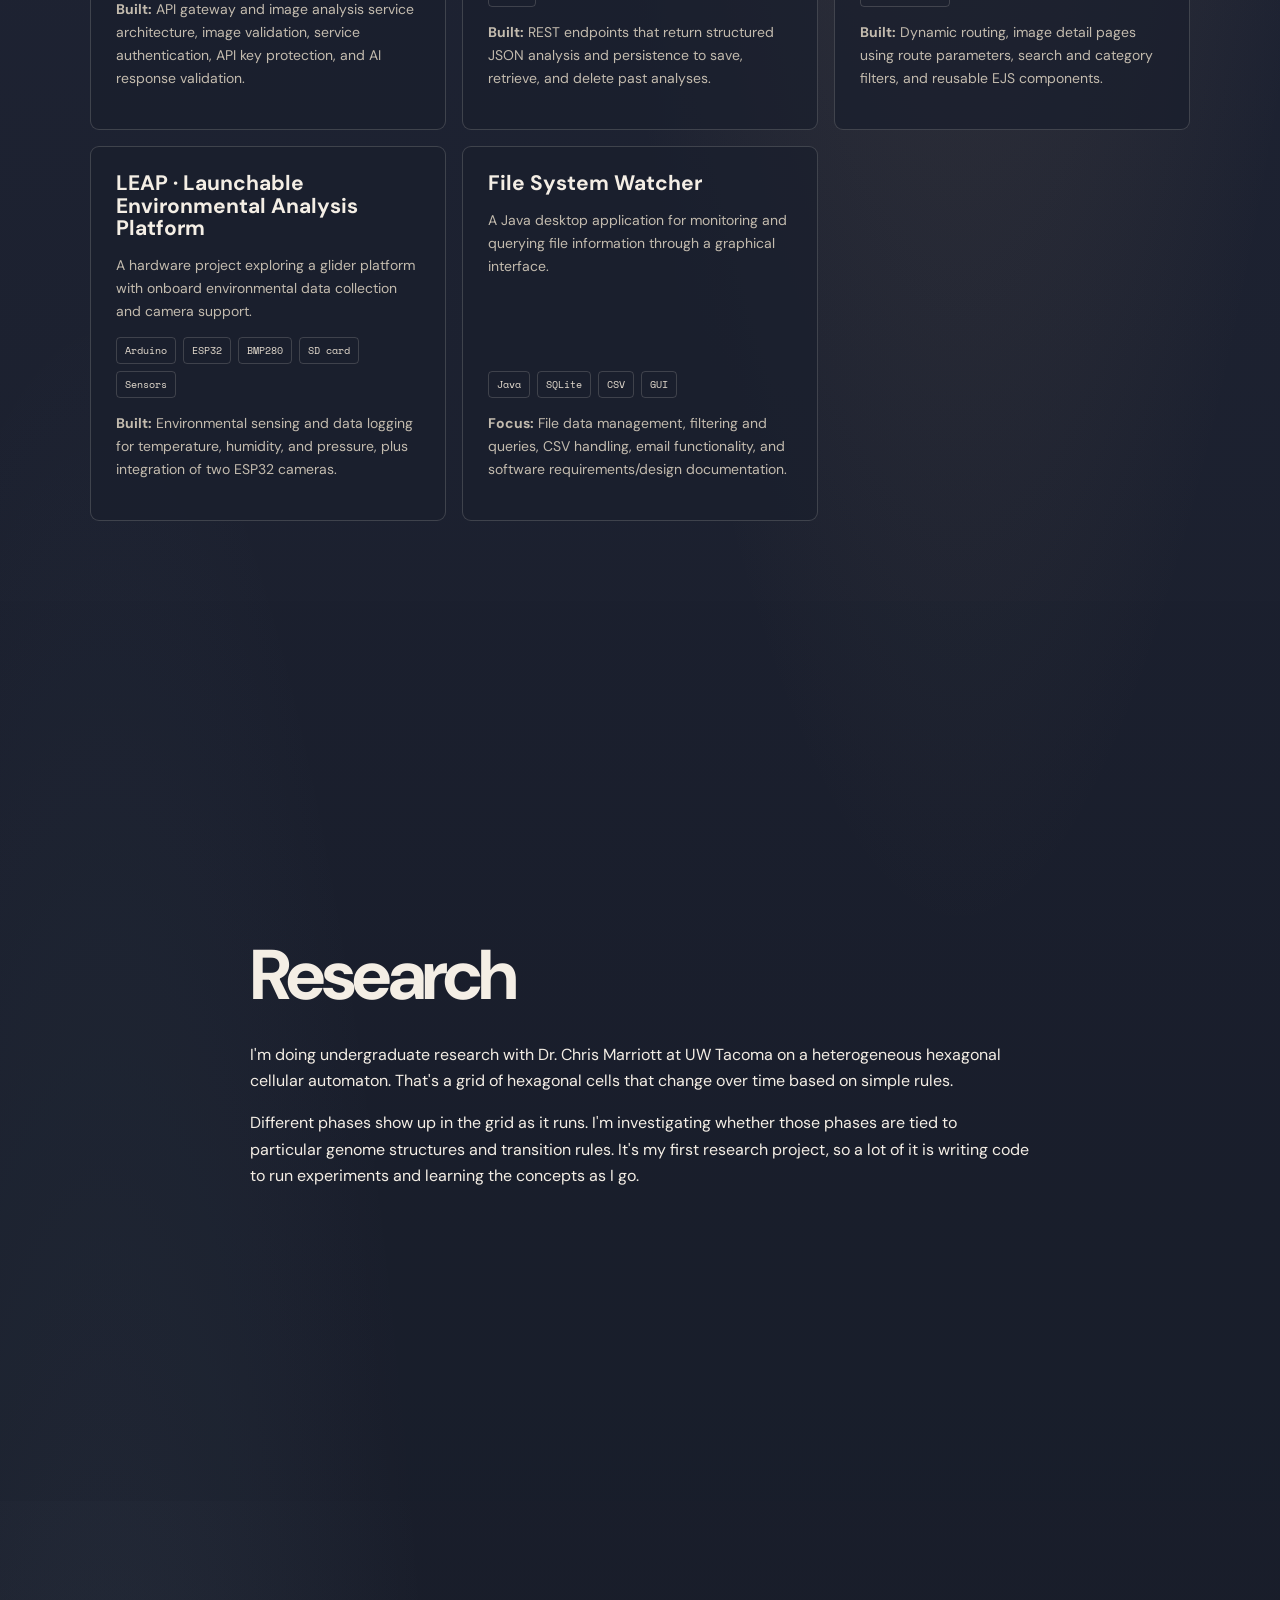
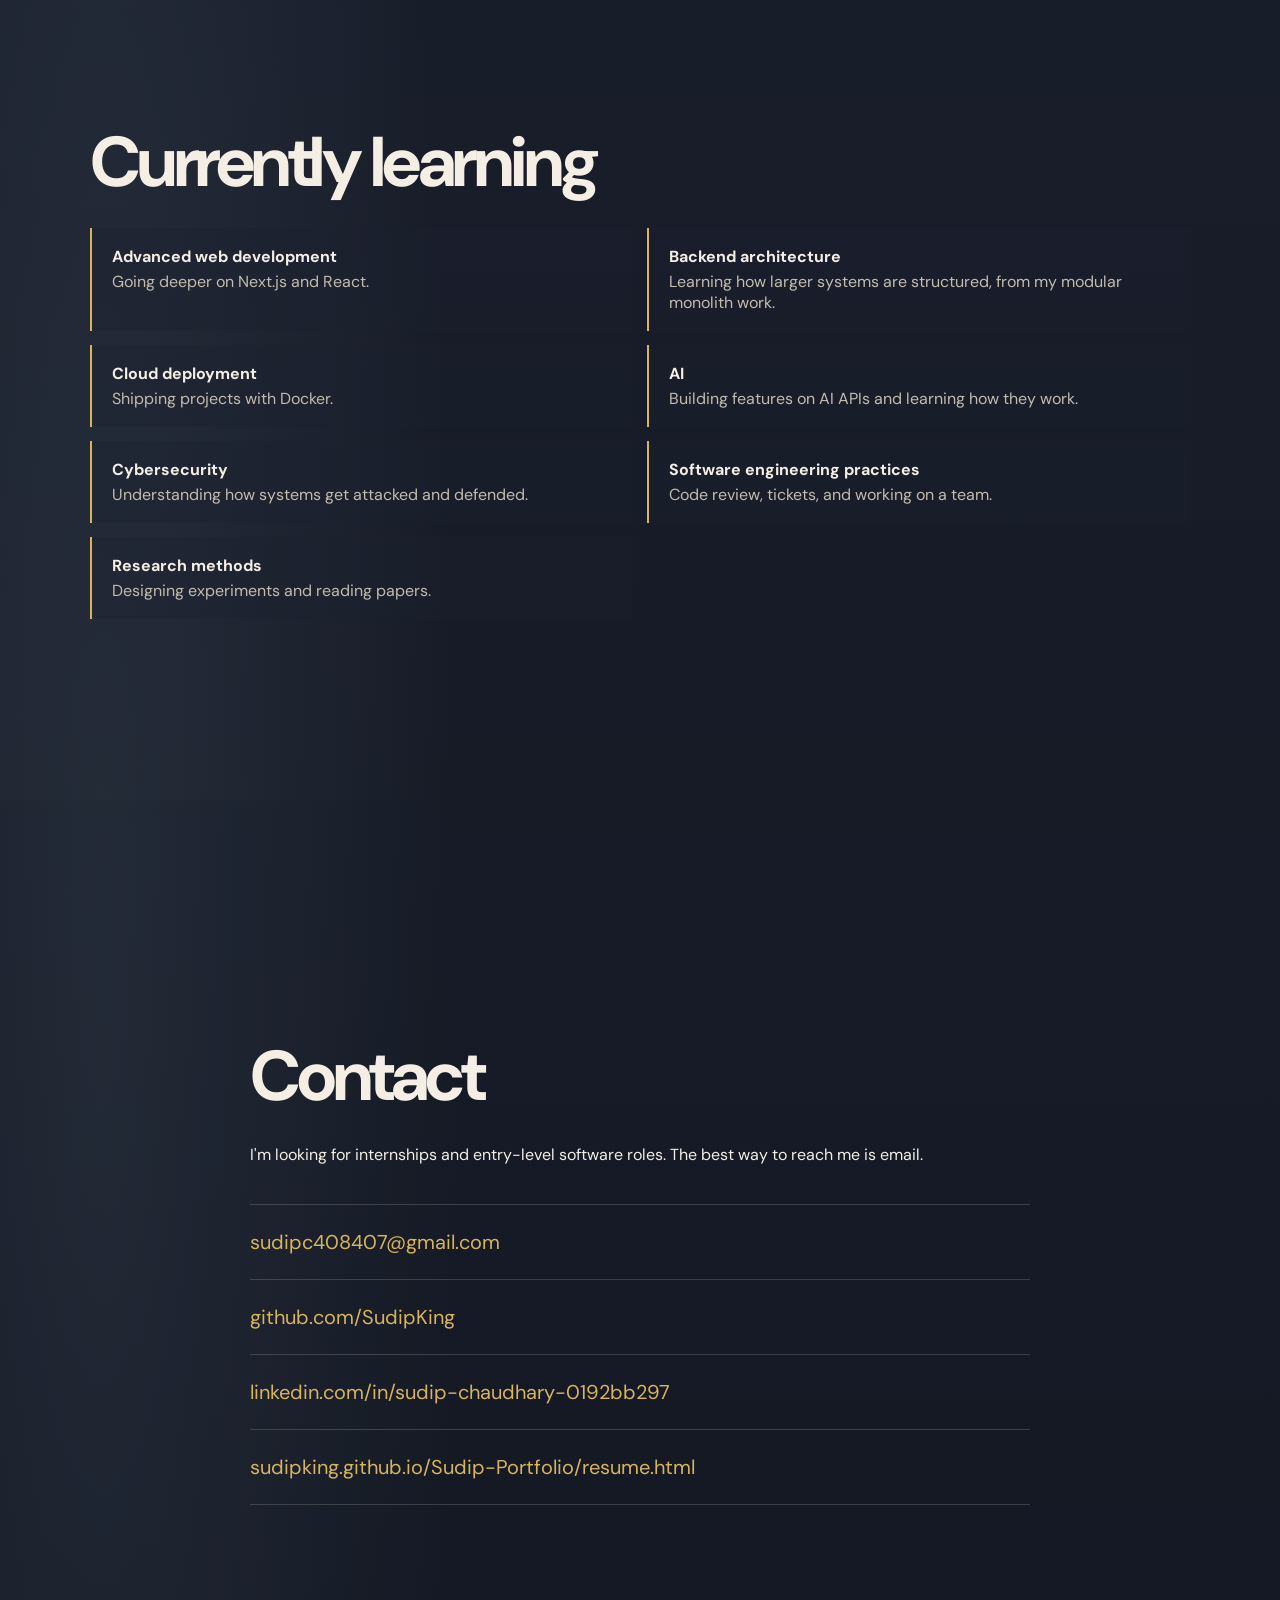
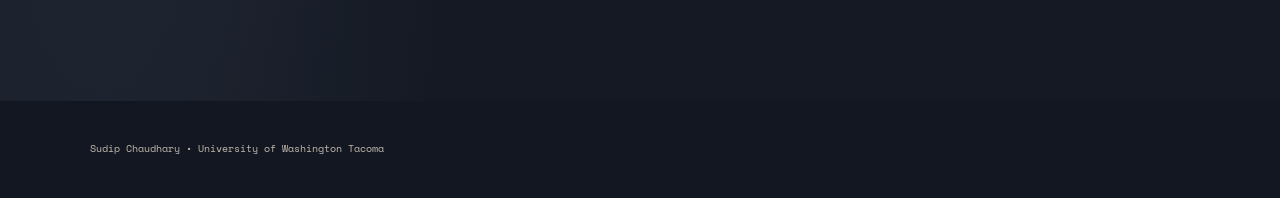
==== commit bf45ba22: "Update header and canvas dimensions in index.html" ====
--- a/index.html
+++ b/index.html
@@ -12,7 +12,25 @@
 </head>
 <body>
 <a class="skip" href="#main">Skip to content</a>
-<header class="nav"><a class="logo" href="#top">Sudip Chaudhary</a><span class="parakeet-branch" aria-hidden="true"></span><nav aria-label="Main"><a href="#top">Home</a><a href="#about">About</a><a href="#experience">Experience</a><a href="#projects">Projects</a><a href="#research">Research</a><a href="#contact">Contact</a></nav><div class="nav-cta"><a class="nav-github" href="https://github.com/SudipKing" target="_blank" rel="noopener">GitHub ↗</a><a class="nav-resume" href="resume.html">Resume ↗</a></div></header>
+<header class="nav"><a class="logo" href="#top">Sudip Chaudhary</a><svg class="parakeet-branch" viewBox="0 0 300 50" aria-hidden="true" focusable="false">
+  <defs>
+    <g id="perch-blossom">
+      <path d="M0 0C-14-3-12-14-5-10C-4-22 9-20 8-9C20-14 24-1 12 2C23 12 12 20 5 10C0 23-12 17-7 7C-21 8-21-4-10-4Z" fill="currentColor"/>
+      <circle r="3.5" fill="#edc46c"/><circle cx="-1" cy="-1" r="1" fill="#fff5d7"/>
+    </g>
+  </defs>
+  <path d="M4 35Q100 26 175 31T294 24" fill="none" stroke="#76533e" stroke-width="6" stroke-linecap="round"/>
+  <path d="M4 33Q100 24 175 29T294 22" fill="none" stroke="#bb9266" stroke-width="2" stroke-linecap="round"/>
+  <path d="M42 31L31 17M98 29L109 13M238 29L252 12M269 27L280 38" fill="none" stroke="#9b7754" stroke-width="2"/>
+  <g fill="#88aa76"><path d="M34 23Q14 26 17 12Q30 10 34 23ZM86 29Q71 12 64 20Q63 31 86 29ZM117 28Q125 11 138 16Q133 30 117 28ZM227 30Q213 10 207 20Q208 32 227 30ZM268 27Q280 10 288 17Q288 30 268 27Z"/></g>
+  <g class="branch-blossoms">
+    <use href="#perch-blossom" transform="translate(32 15) scale(.65)" style="color:#f1b6c8"/>
+    <use href="#perch-blossom" transform="translate(108 14) scale(.7) rotate(18)" style="color:#ffe5cc"/>
+    <use href="#perch-blossom" transform="translate(250 12) scale(.7) rotate(-12)" style="color:#d8c3ec"/>
+    <use href="#perch-blossom" transform="translate(280 37) scale(.45)" style="color:#f1b6c8"/>
+    <ellipse cx="154" cy="25" rx="3" ry="5" fill="#edb0c1" transform="rotate(25 154 25)"/>
+  </g>
+</svg><nav aria-label="Main"><a href="#top">Home</a><a href="#about">About</a><a href="#experience">Experience</a><a href="#projects">Projects</a><a href="#research">Research</a><a href="#contact">Contact</a></nav><div class="nav-cta"><a class="nav-github" href="https://github.com/SudipKing" target="_blank" rel="noopener">GitHub ↗</a><a class="nav-resume" href="resume.html">Resume ↗</a></div></header>
 <main id="main" class="horizontal">
 <section class="hero" id="top">
   <div class="wrap hero-grid">
@@ -106,7 +124,7 @@
 </section>
 </main>
 <footer><div class="wrap"><p>Sudip Chaudhary • University of Washington Tacoma</p></div></footer>
-<canvas id="parakeet-bird" class="parakeet-bird" width="64" height="64" aria-hidden="true"></canvas>
+<canvas id="parakeet-bird" class="parakeet-bird" width="240" height="200" aria-hidden="true"></canvas>
 <script src="js/main.js"></script>
 </body>
 </html>
--- a/css/style.css
+++ b/css/style.css
@@ -61,3 +61,18 @@
 .parakeet-bird{position:fixed;left:0;top:0;width:64px;height:64px;z-index:40;pointer-events:none;image-rendering:pixelated;will-change:transform;filter:drop-shadow(2px 4px 0 rgba(0,0,0,.18))}
 @media(max-width:900px){.parakeet-branch{left:4vw;top:53px;width:210px}.parakeet-bird{width:52px;height:52px}}
 @media(prefers-reduced-motion:reduce){.parakeet-bird{filter:none}}
+
+/* Tiny pixel flowers growing along the perch */
+.parakeet-branch{background:
+ radial-gradient(circle at 18% 15%,#ffd9e8 0 3px,transparent 3.5px),
+ radial-gradient(circle at 20% 4%,#f18caf 0 3px,transparent 3.5px),
+ radial-gradient(circle at 22% 15%,#ffd9e8 0 3px,transparent 3.5px),
+ radial-gradient(circle at 20% 12%,#f6c84f 0 1.7px,transparent 2px),
+ radial-gradient(circle at 54% 2%,#fff0a6 0 3px,transparent 3.5px),
+ radial-gradient(circle at 52% 14%,#ffcf65 0 3px,transparent 3.5px),
+ radial-gradient(circle at 56% 14%,#ffcf65 0 3px,transparent 3.5px),
+ radial-gradient(circle at 54% 11%,#e18a48 0 1.7px,transparent 2px),
+ radial-gradient(circle at 82% 3%,#d9c7ff 0 3px,transparent 3.5px),
+ radial-gradient(circle at 80% 14%,#bca1f5 0 3px,transparent 3.5px),
+ radial-gradient(circle at 84% 14%,#bca1f5 0 3px,transparent 3.5px),
+ radial-gradient(circle at 82% 11%,#f6d46b 0 1.7px,transparent 2px)}
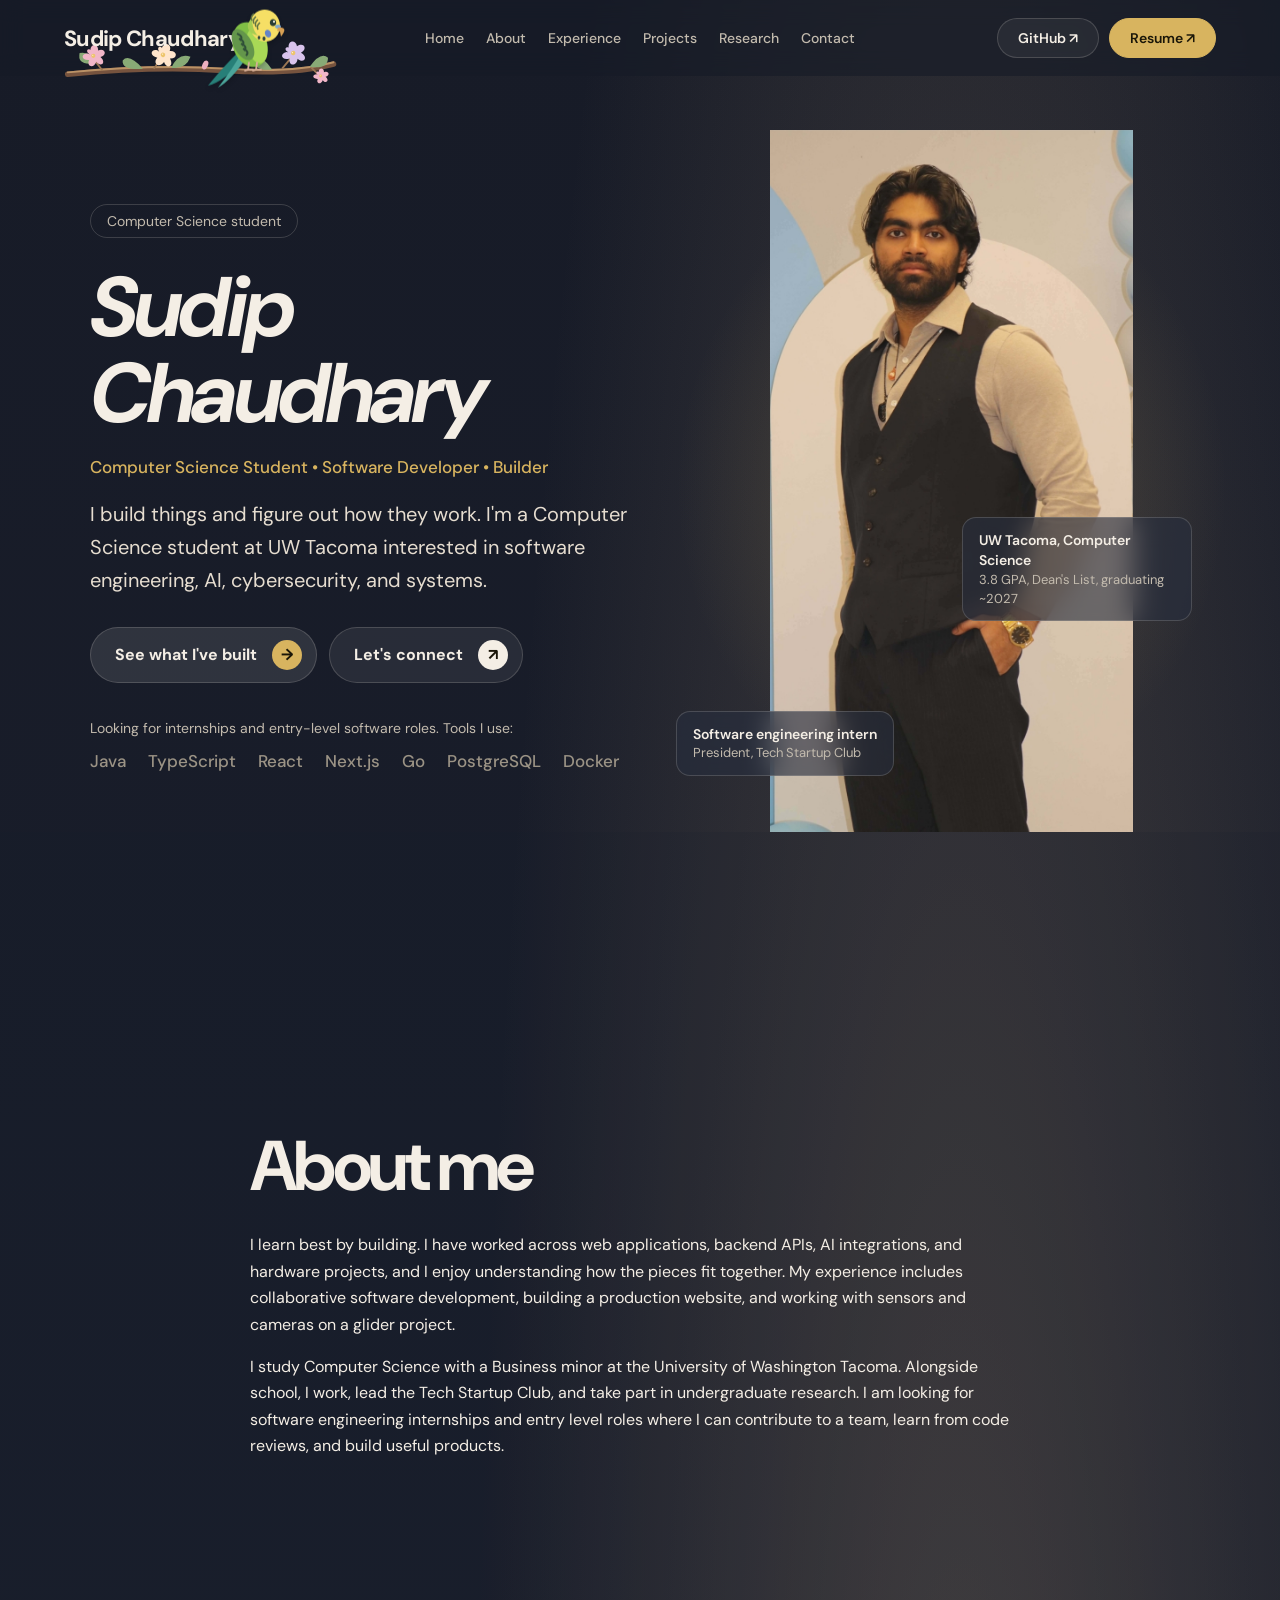
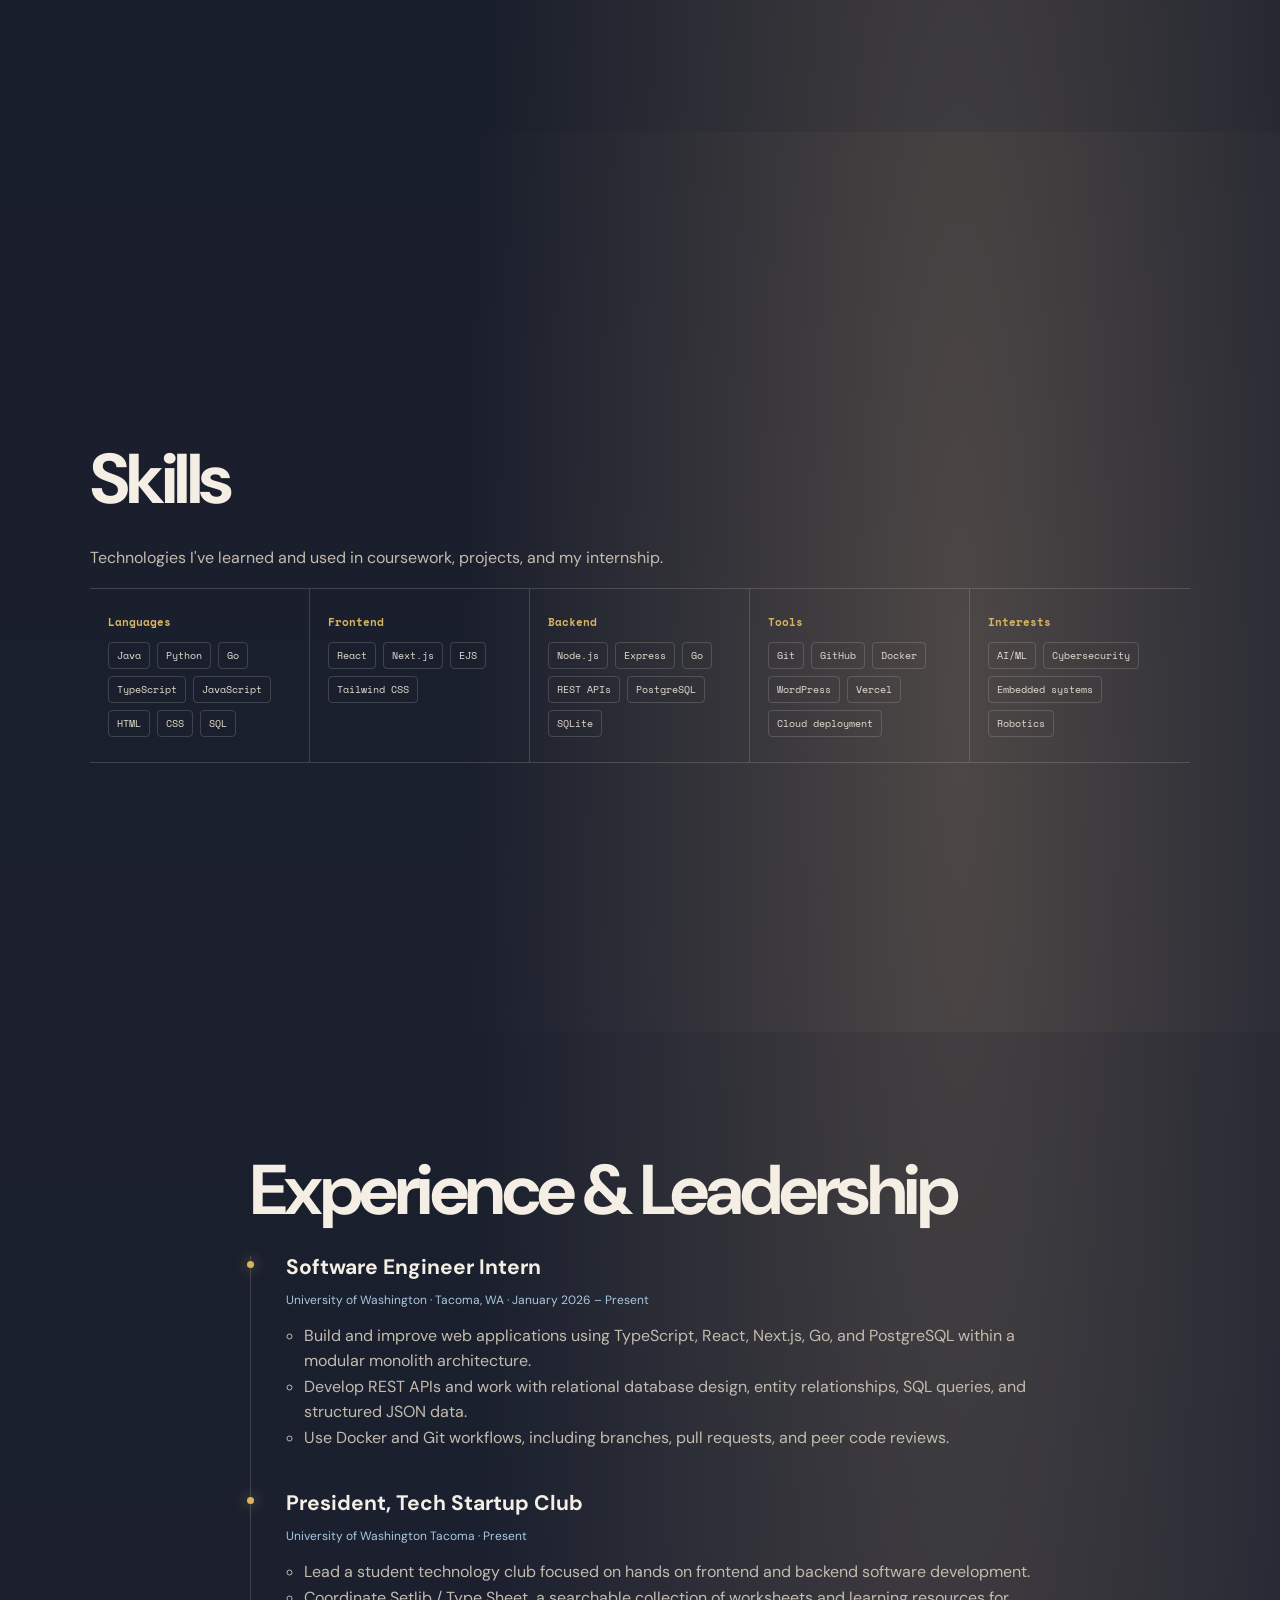
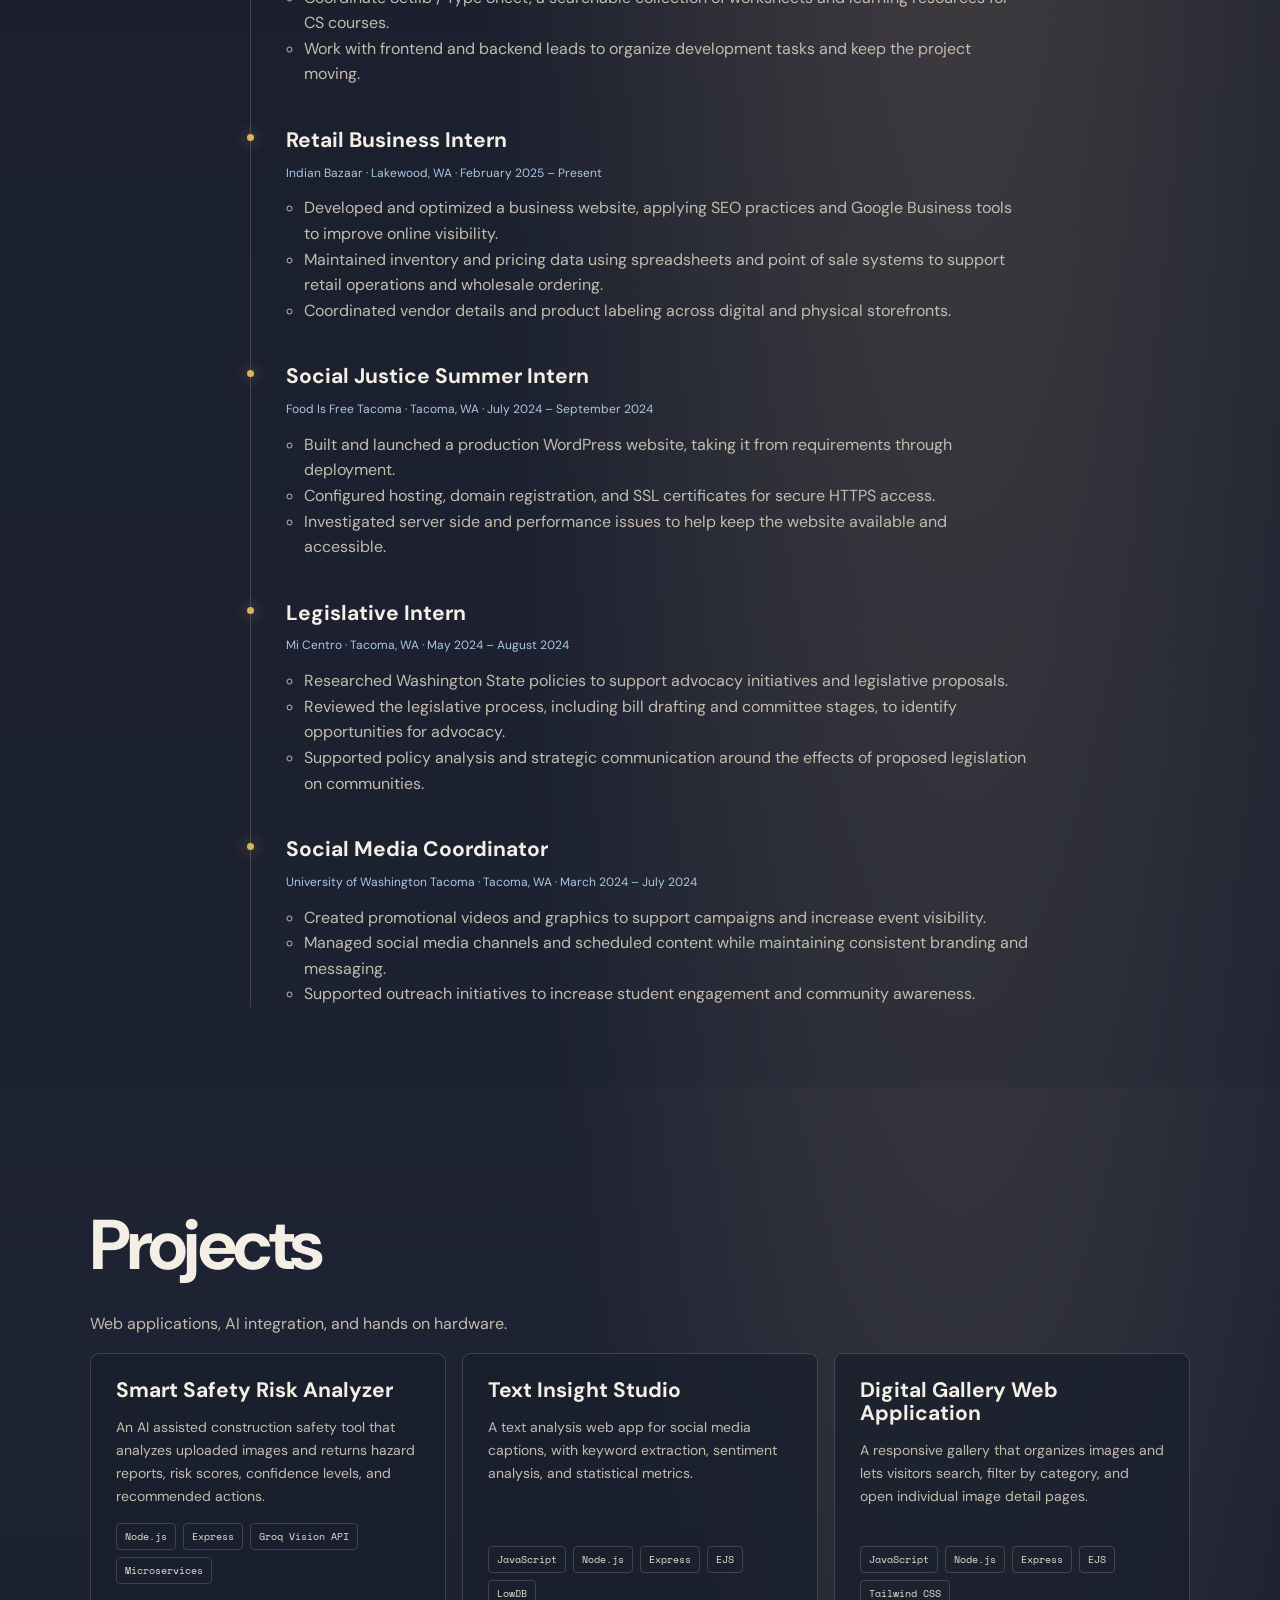
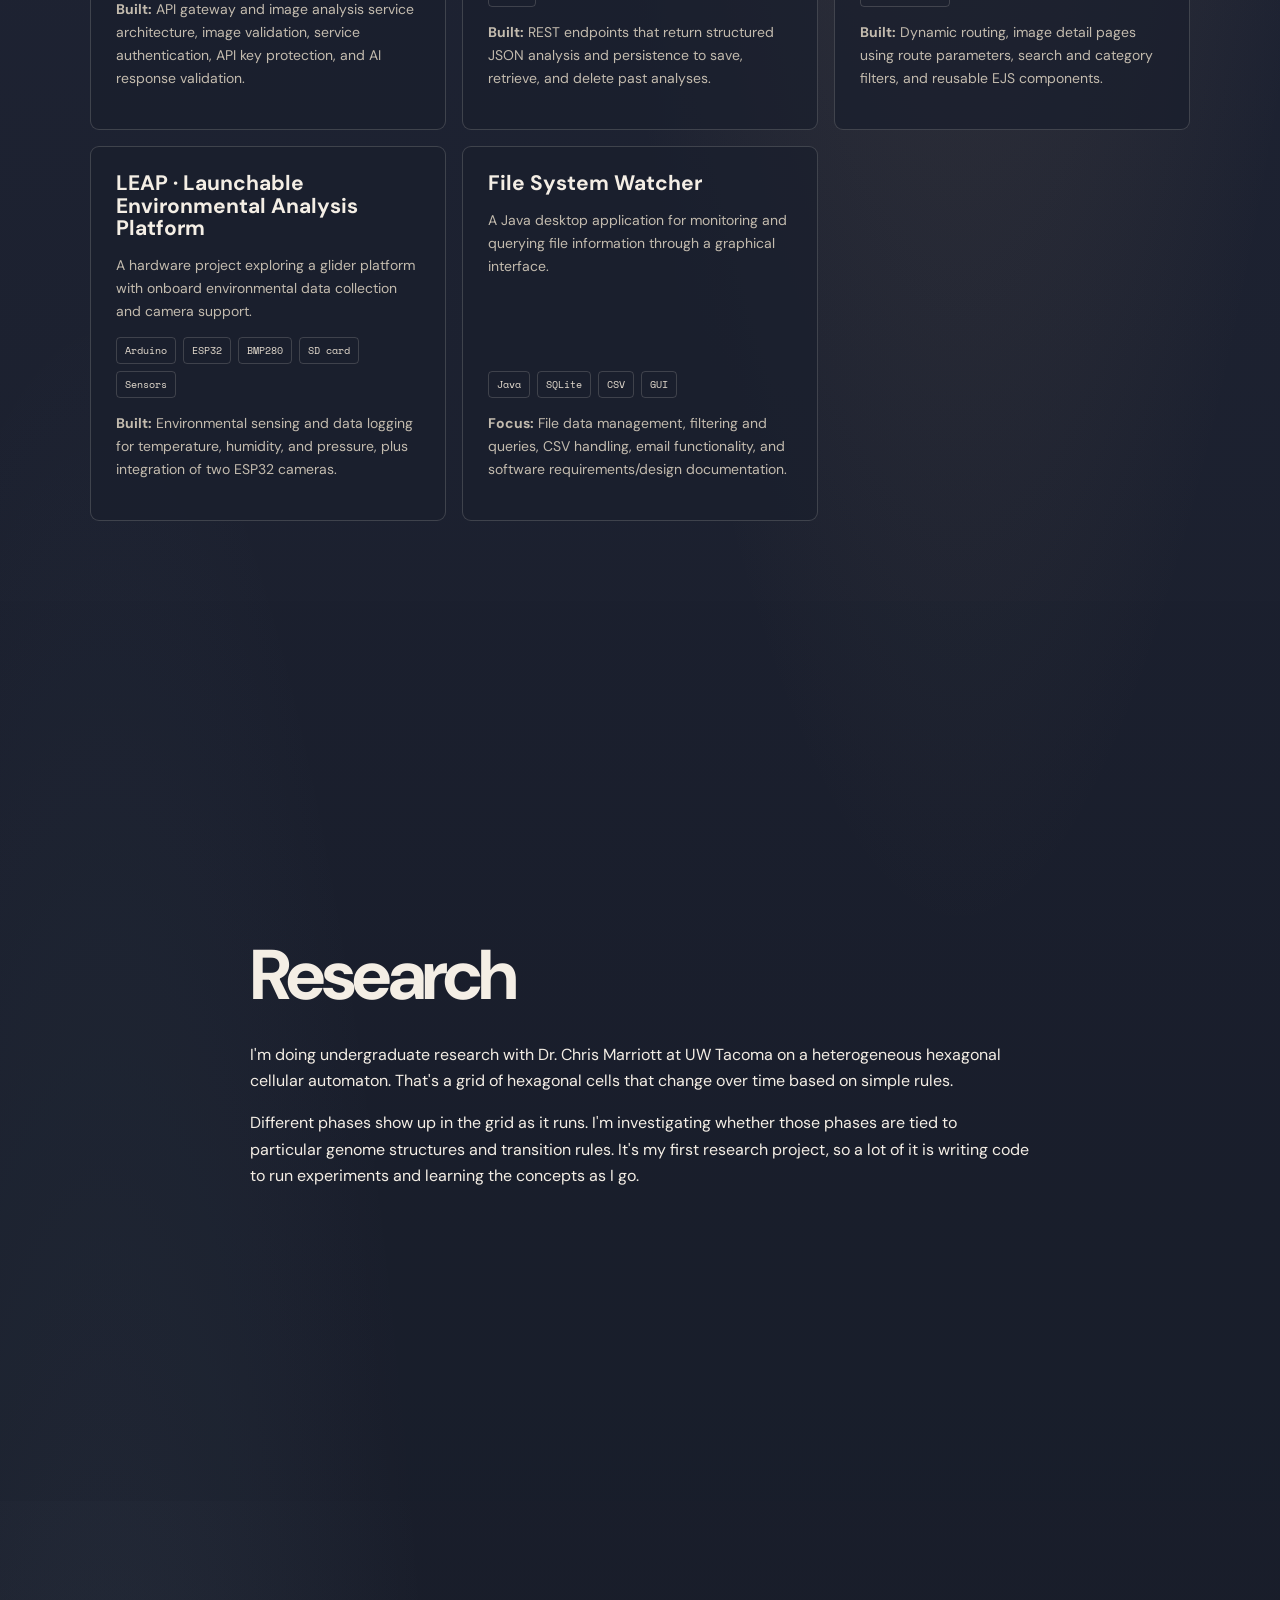
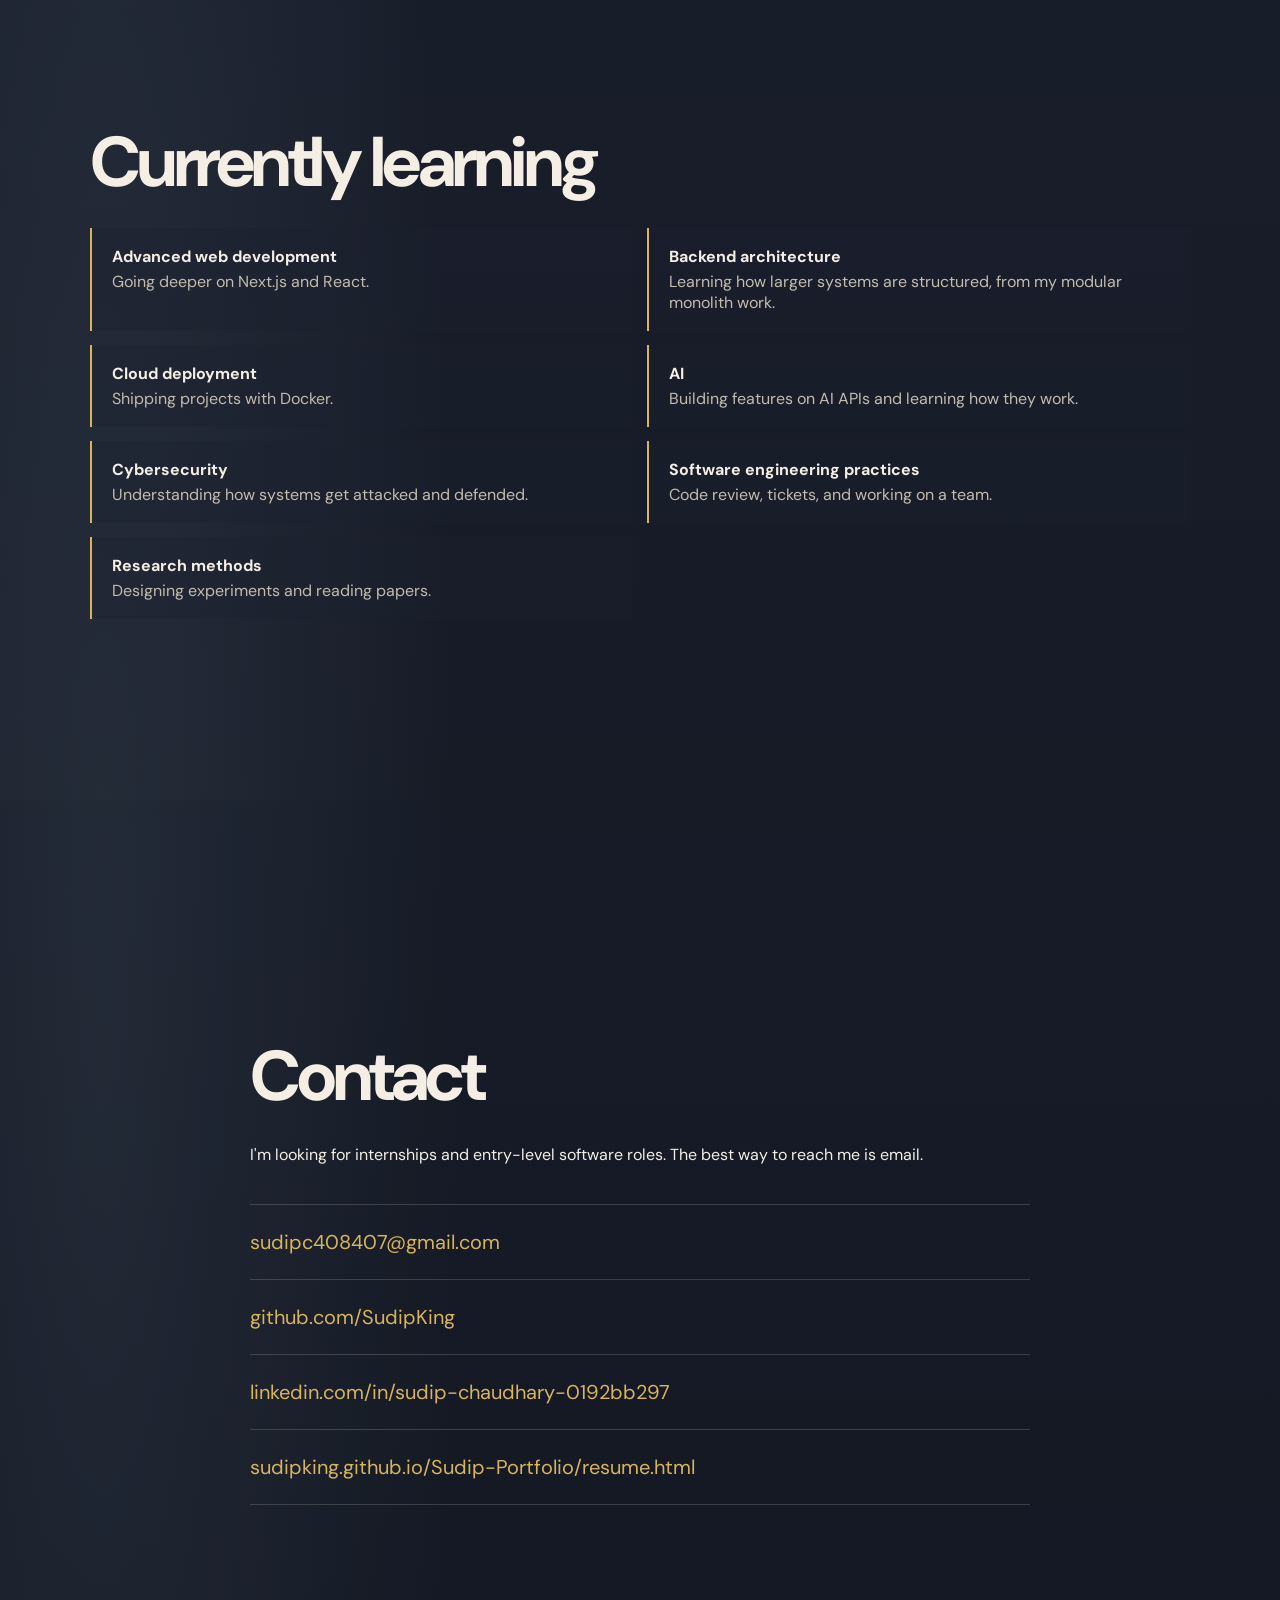
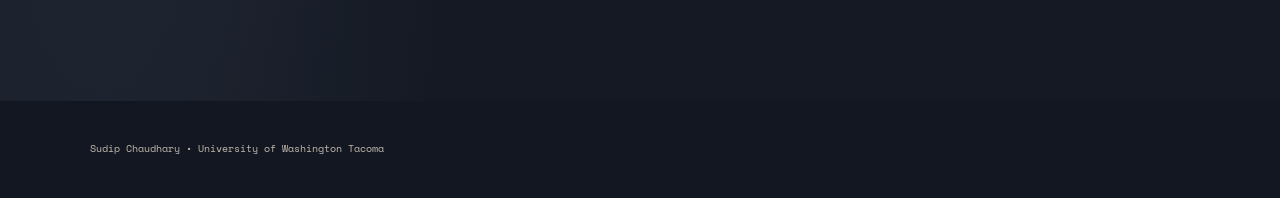
==== commit 0885f41e: "Change section title from 'Selected Projects' to 'Projects' Updated section heading and removed 'Sel" ====
--- a/index.html
+++ b/index.html
@@ -82,7 +82,7 @@
 <li><h3>Legislative Intern</h3><p class="meta">Mi Centro · Tacoma, WA · May 2024 – August 2024</p><ul><li>Researched Washington State policies to support advocacy initiatives and legislative proposals.</li><li>Reviewed the legislative process, including bill drafting and committee stages, to identify opportunities for advocacy.</li><li>Supported policy analysis and strategic communication around the effects of proposed legislation on communities.</li></ul></li>
 <li><h3>Social Media Coordinator</h3><p class="meta">University of Washington Tacoma · Tacoma, WA · March 2024 – July 2024</p><ul><li>Created promotional videos and graphics to support campaigns and increase event visibility.</li><li>Managed social media channels and scheduled content while maintaining consistent branding and messaging.</li><li>Supported outreach initiatives to increase student engagement and community awareness.</li></ul></li>
 </ol></div></section>
-<section class="panel alt" id="projects"><div class="wrap"><h2>Selected Projects</h2><p class="sub">Web applications, AI integration, and hands on hardware. Repository and demo links can be added as projects are published.</p><div class="cards">
+<section class="panel alt" id="projects"><div class="wrap"><h2>Projects</h2><p class="sub">Web applications, AI integration, and hands on hardware.</p><div class="cards">
 <article class="card"><h3>Smart Safety Risk Analyzer</h3><p>An AI assisted construction safety tool that analyzes uploaded images and returns hazard reports, risk scores, confidence levels, and recommended actions.</p><ul class="tags"><li>Node.js</li><li>Express</li><li>Groq Vision API</li><li>Microservices</li></ul><p class="mine"><strong>Built:</strong> API gateway and image analysis service architecture, image validation, service authentication, API key protection, and AI response validation.</p></article>
 <article class="card"><h3>Text Insight Studio</h3><p>A text analysis web app for social media captions, with keyword extraction, sentiment analysis, and statistical metrics.</p><ul class="tags"><li>JavaScript</li><li>Node.js</li><li>Express</li><li>EJS</li><li>LowDB</li></ul><p class="mine"><strong>Built:</strong> REST endpoints that return structured JSON analysis and persistence to save, retrieve, and delete past analyses.</p></article>
 <article class="card"><h3>Digital Gallery Web Application</h3><p>A responsive gallery that organizes images and lets visitors search, filter by category, and open individual image detail pages.</p><ul class="tags"><li>JavaScript</li><li>Node.js</li><li>Express</li><li>EJS</li><li>Tailwind CSS</li></ul><p class="mine"><strong>Built:</strong> Dynamic routing, image detail pages using route parameters, search and category filters, and reusable EJS components.</p></article>
--- a/css/style.css
+++ b/css/style.css
@@ -52,27 +52,11 @@
 /* Profile image */
 .hero-photo img{display:block;width:100%;height:auto;max-height:78vh;object-fit:contain;object-position:center bottom;visibility:visible;opacity:1}
 
-/* Pixel parakeet companion */
-.nav{position:fixed}
+/* Budgie companion and flowering perch */
 .logo{position:relative;z-index:2;white-space:nowrap}
-.parakeet-branch{position:absolute;left:5vw;top:58px;width:275px;height:17px;pointer-events:none;z-index:1}
-.parakeet-branch:before{content:"";position:absolute;left:0;right:0;top:7px;height:5px;background:#80583d;border:2px solid #b88a5d;border-radius:3px;transform:rotate(-1deg);box-shadow:0 3px 0 rgba(0,0,0,.18)}
-.parakeet-branch:after{content:"";position:absolute;left:32px;top:-1px;width:44px;height:17px;background:#6f9b62;clip-path:polygon(0 70%,36% 0,55% 48%,100% 18%,78% 80%,42% 100%);transform:rotate(-8deg);box-shadow:100px 0 #6f9b62}
-.parakeet-bird{position:fixed;left:0;top:0;width:64px;height:64px;z-index:40;pointer-events:none;image-rendering:pixelated;will-change:transform;filter:drop-shadow(2px 4px 0 rgba(0,0,0,.18))}
-@media(max-width:900px){.parakeet-branch{left:4vw;top:53px;width:210px}.parakeet-bird{width:52px;height:52px}}
-@media(prefers-reduced-motion:reduce){.parakeet-bird{filter:none}}
-
-/* Tiny pixel flowers growing along the perch */
-.parakeet-branch{background:
- radial-gradient(circle at 18% 15%,#ffd9e8 0 3px,transparent 3.5px),
- radial-gradient(circle at 20% 4%,#f18caf 0 3px,transparent 3.5px),
- radial-gradient(circle at 22% 15%,#ffd9e8 0 3px,transparent 3.5px),
- radial-gradient(circle at 20% 12%,#f6c84f 0 1.7px,transparent 2px),
- radial-gradient(circle at 54% 2%,#fff0a6 0 3px,transparent 3.5px),
- radial-gradient(circle at 52% 14%,#ffcf65 0 3px,transparent 3.5px),
- radial-gradient(circle at 56% 14%,#ffcf65 0 3px,transparent 3.5px),
- radial-gradient(circle at 54% 11%,#e18a48 0 1.7px,transparent 2px),
- radial-gradient(circle at 82% 3%,#d9c7ff 0 3px,transparent 3.5px),
- radial-gradient(circle at 80% 14%,#bca1f5 0 3px,transparent 3.5px),
- radial-gradient(circle at 84% 14%,#bca1f5 0 3px,transparent 3.5px),
- radial-gradient(circle at 82% 11%,#f6d46b 0 1.7px,transparent 2px)}
+.parakeet-branch{position:absolute;left:5vw;top:42px;width:275px;height:46px;pointer-events:none;z-index:1;overflow:visible}
+.branch-blossoms{transform-box:fill-box;transform-origin:center bottom;animation:blossom-sway 5s ease-in-out infinite}
+.parakeet-bird{position:fixed;left:0;top:0;width:120px;height:100px;z-index:40;pointer-events:none;transform-origin:top left;will-change:transform;filter:drop-shadow(0 3px 2px rgba(0,0,0,.18))}
+@keyframes blossom-sway{0%,100%{transform:rotate(-1deg)}50%{transform:rotate(1.5deg)}}
+@media(max-width:900px){.parakeet-branch{left:4vw;top:37px;width:210px;height:35px}}
+@media(prefers-reduced-motion:reduce){.branch-blossoms{animation:none}.parakeet-bird{filter:none}}
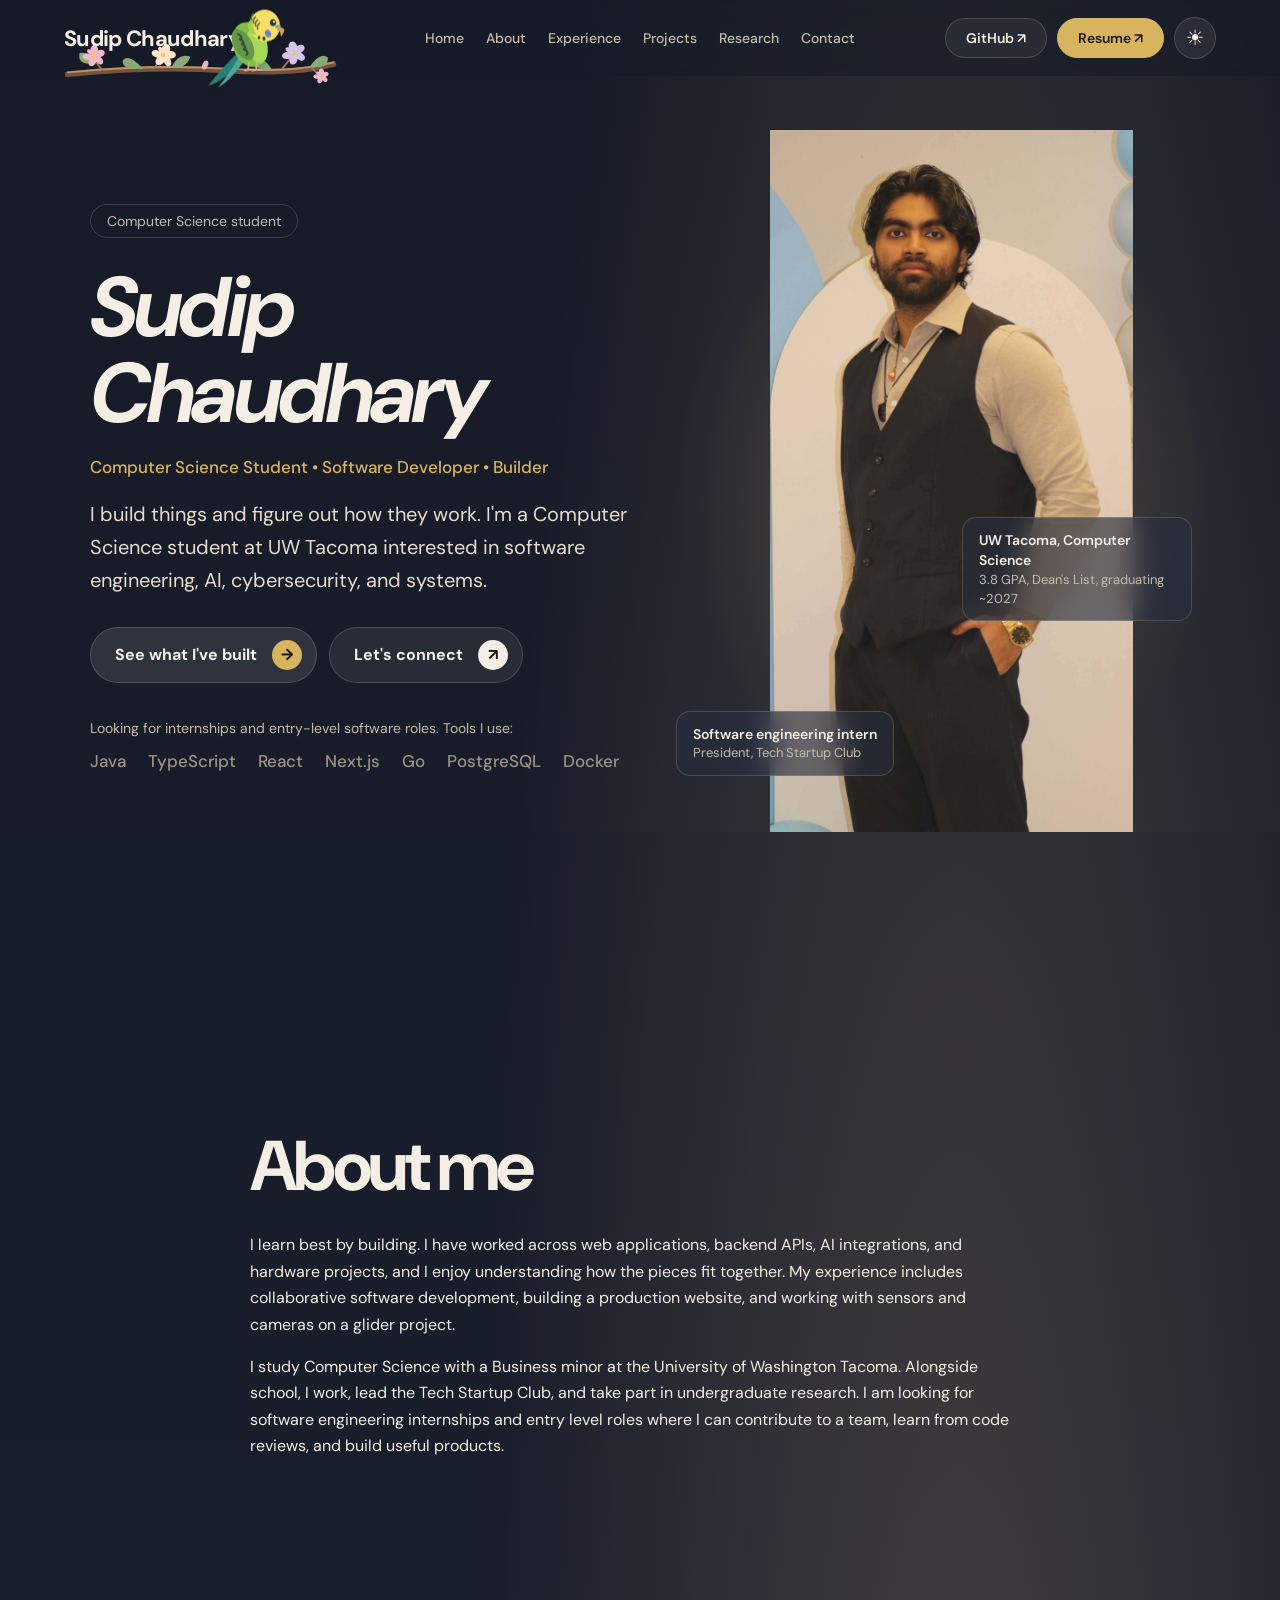
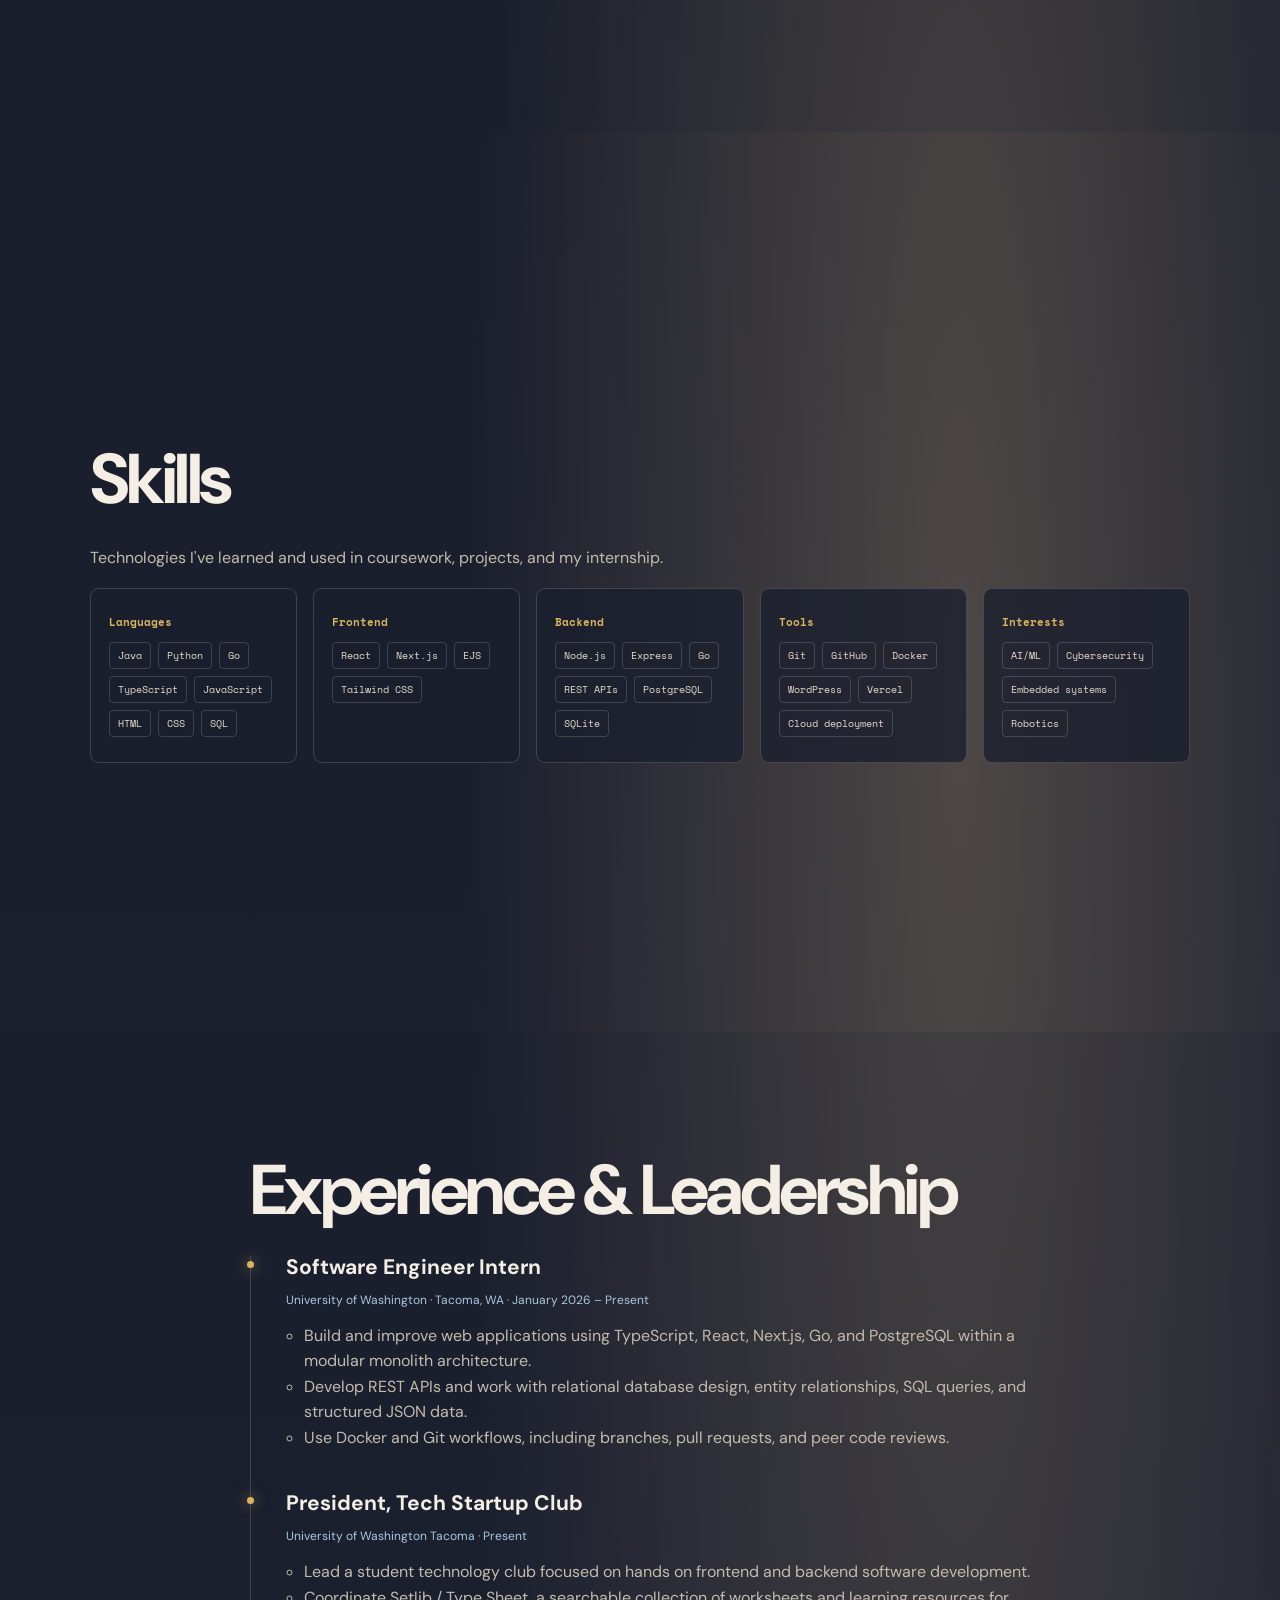
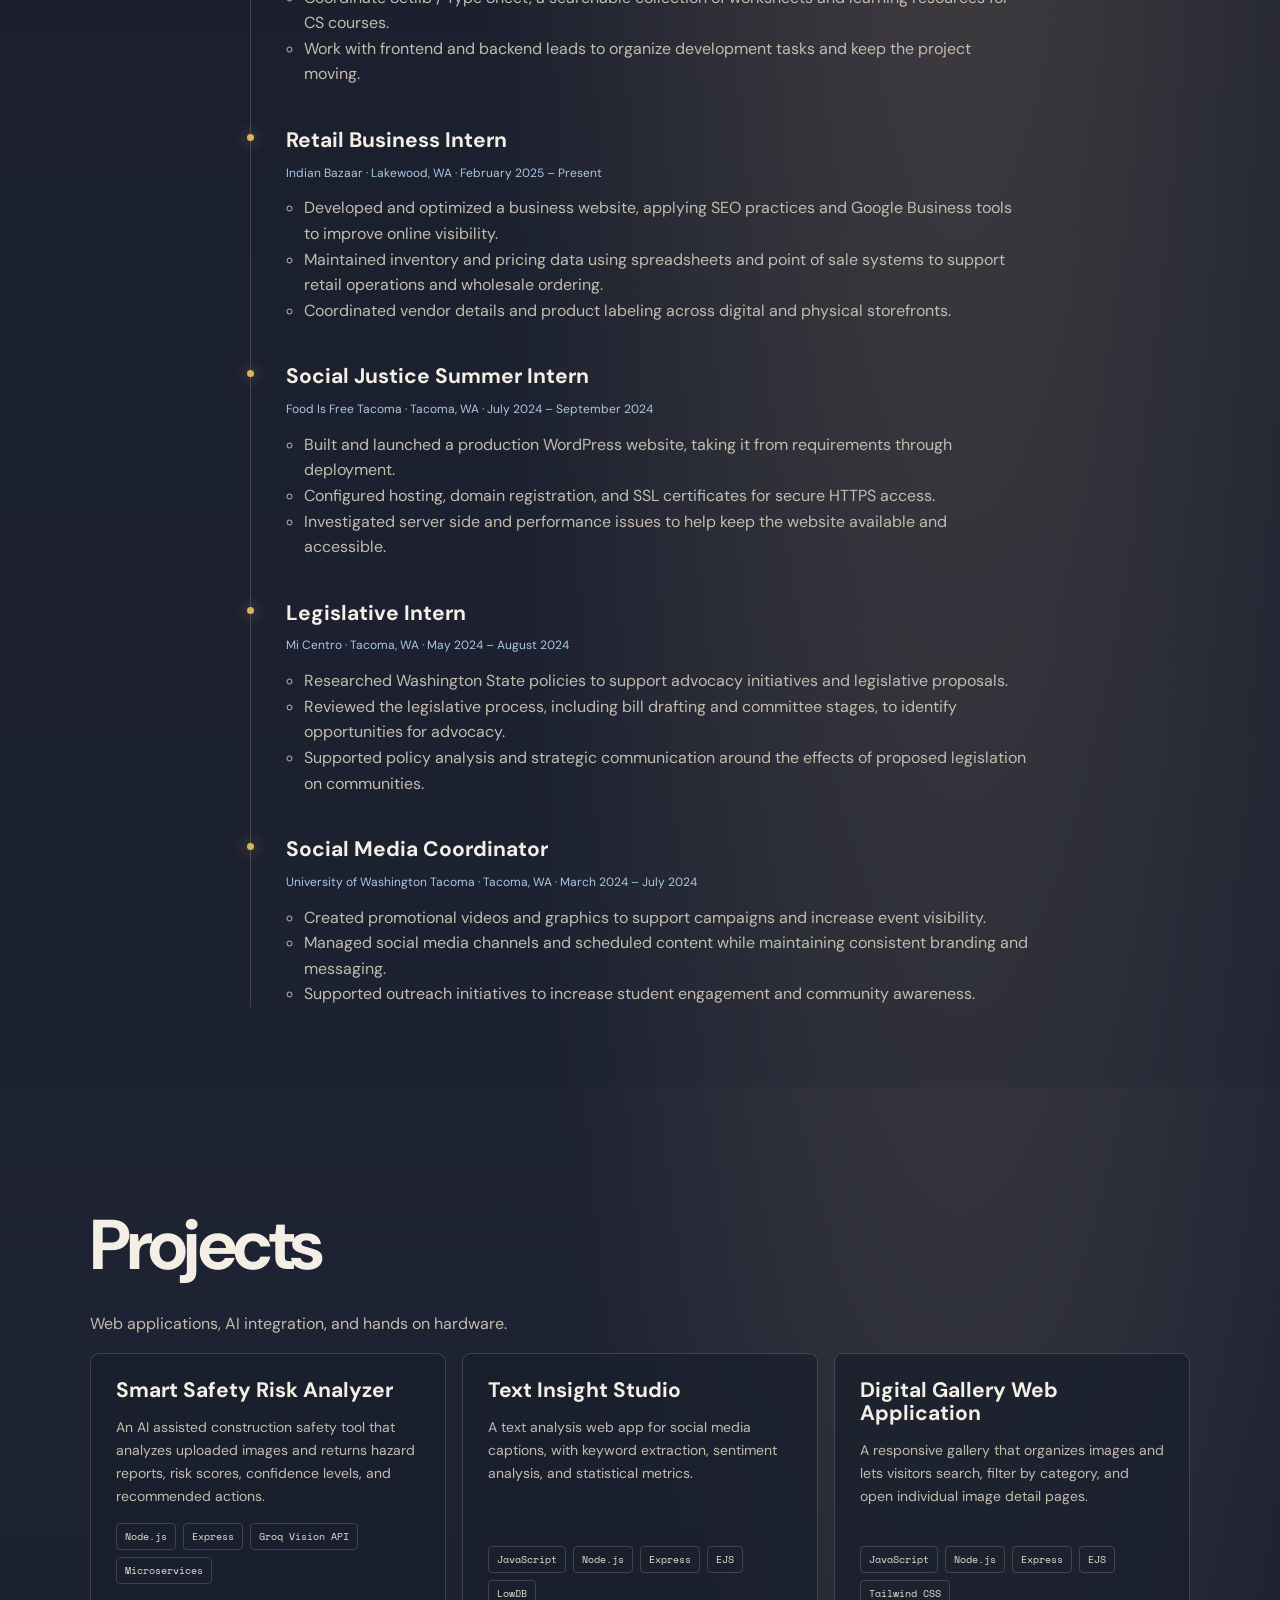
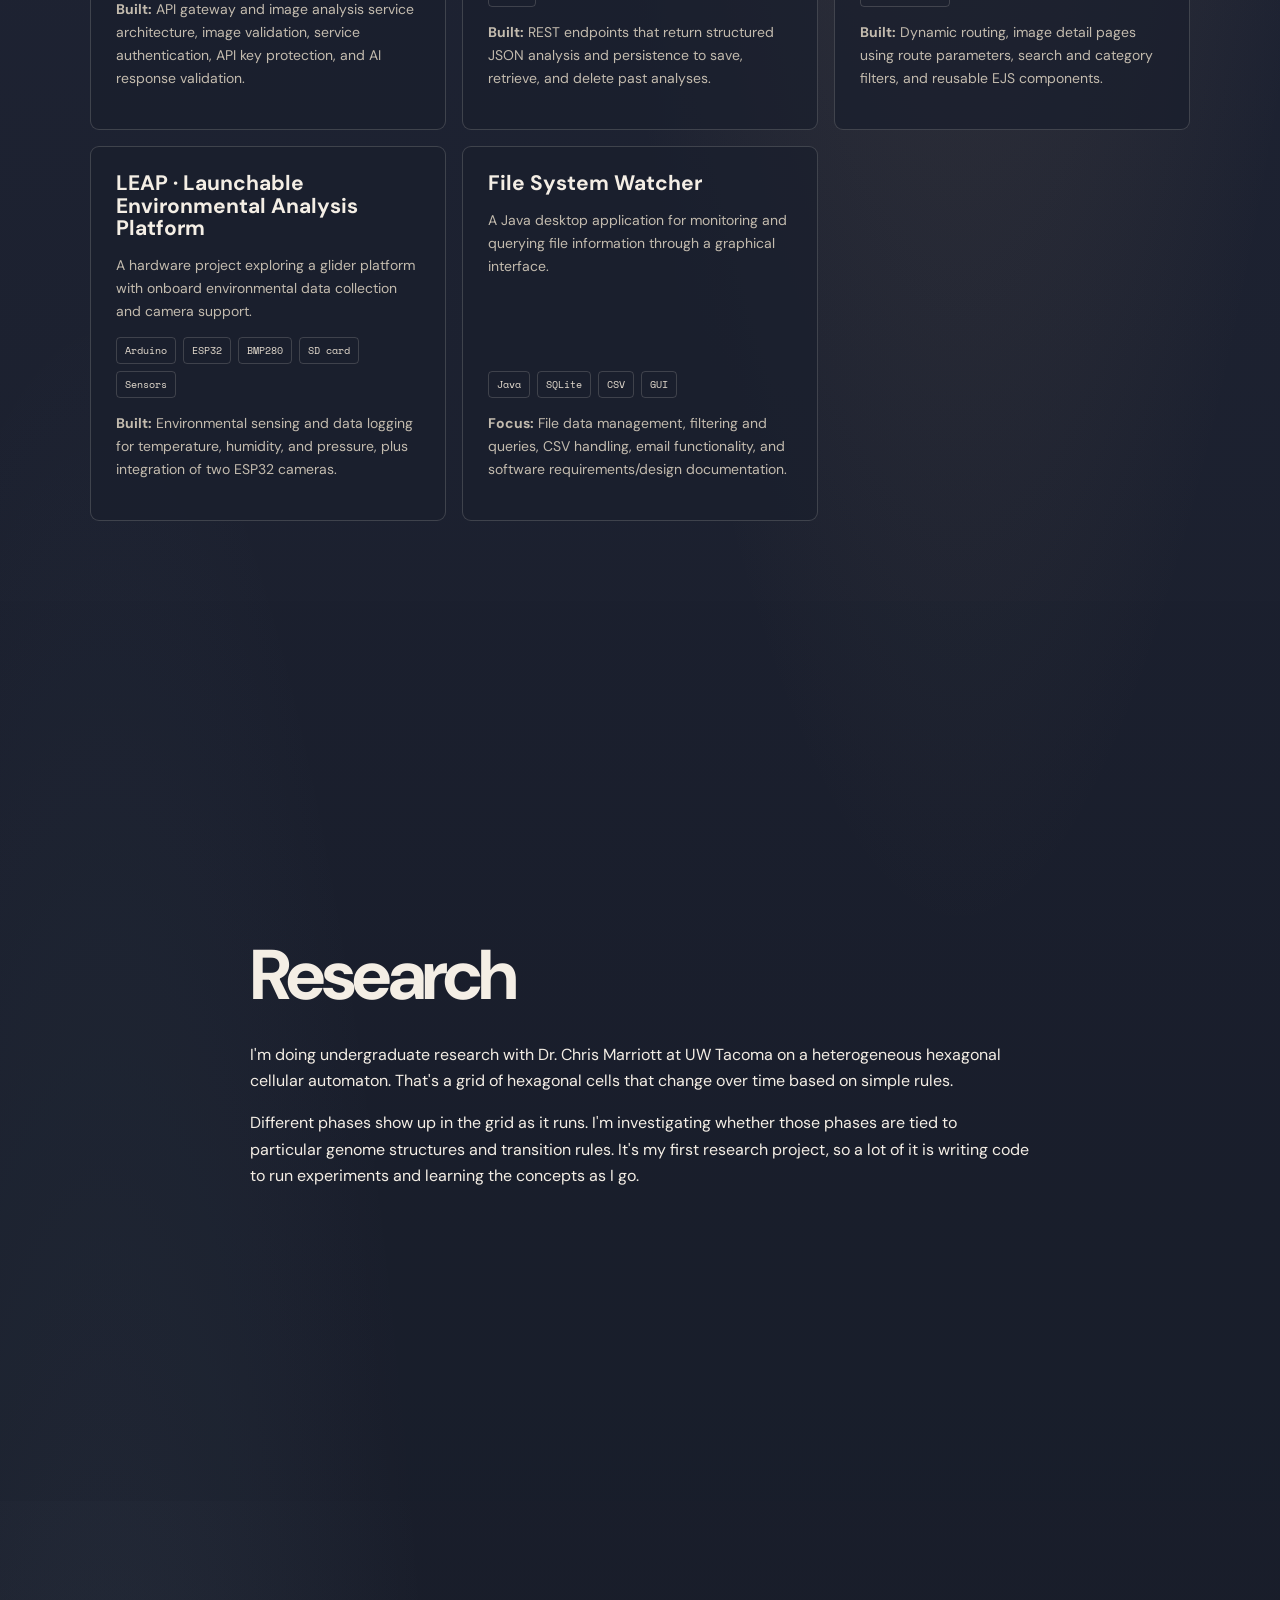
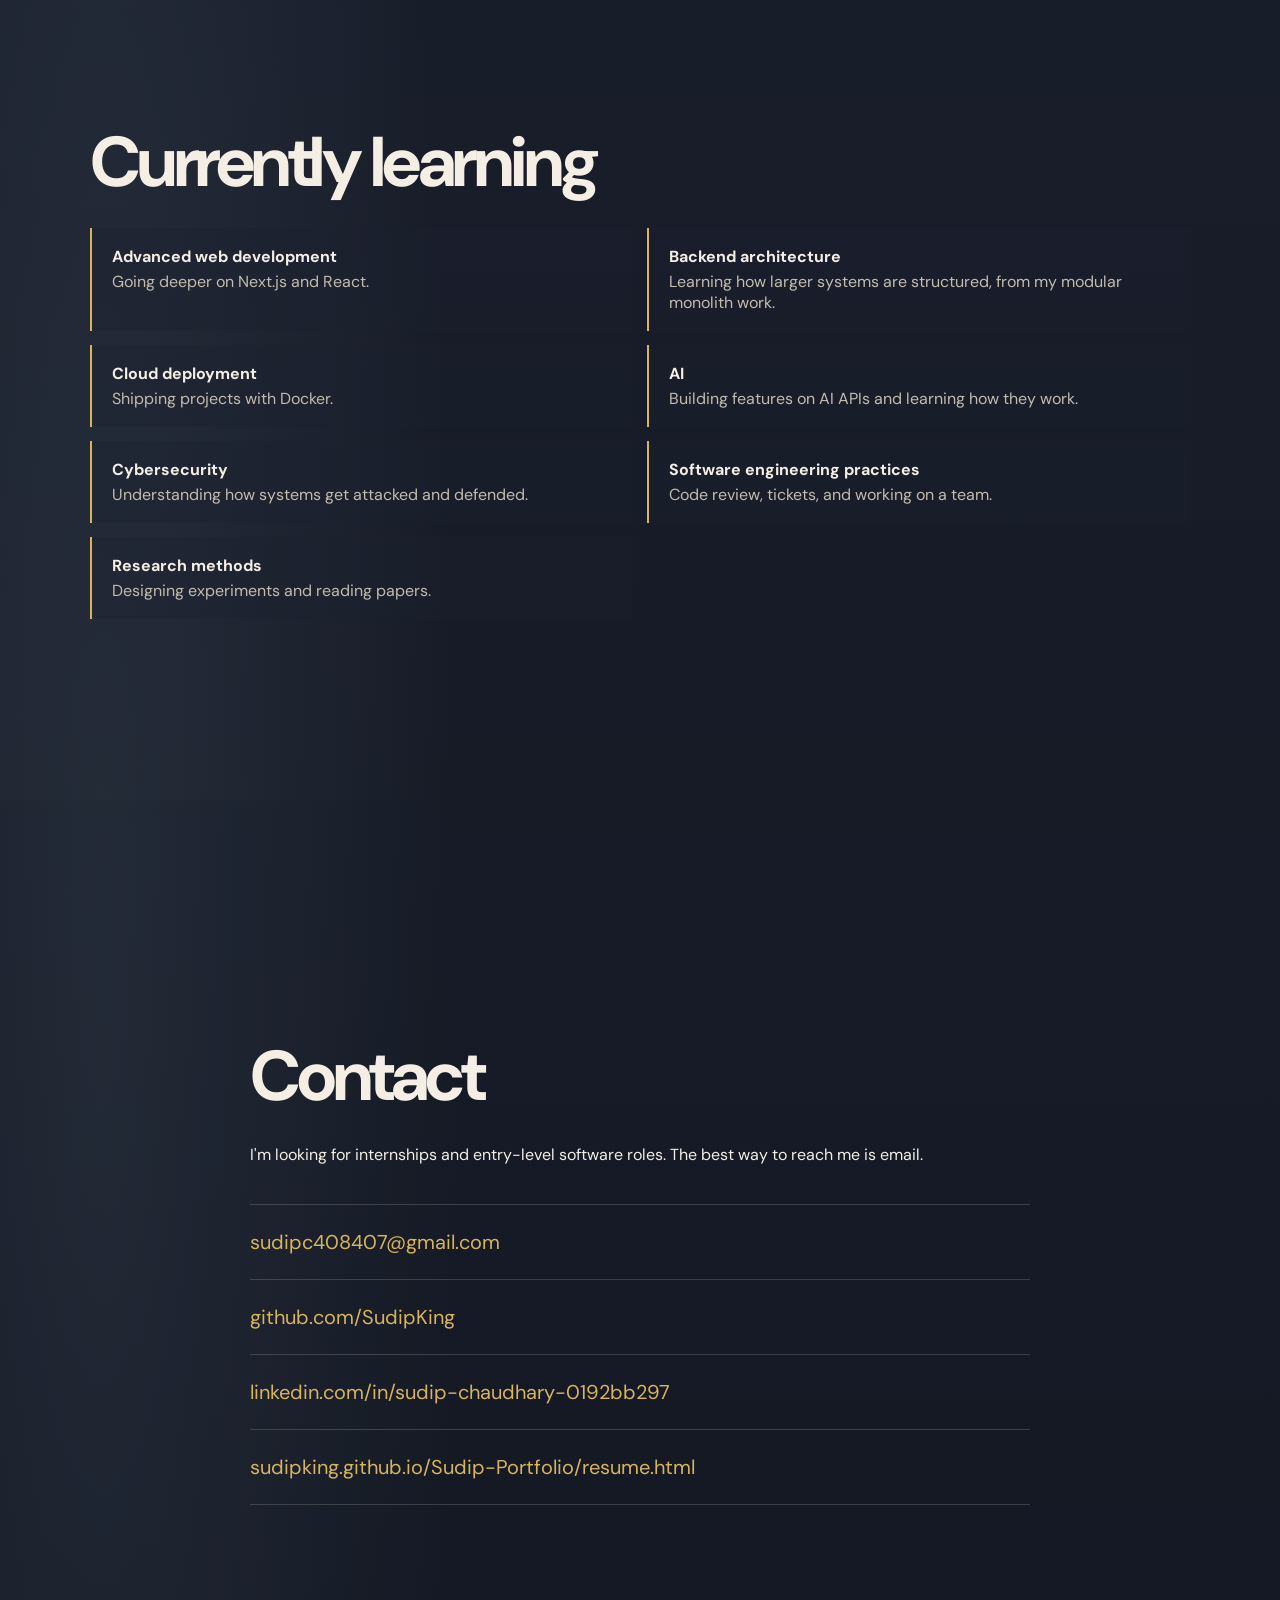
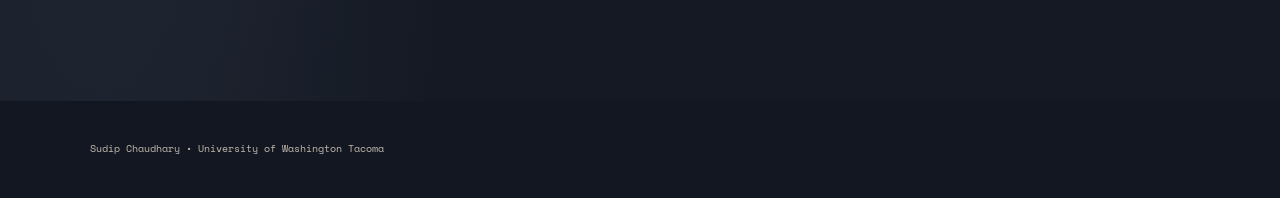
==== commit b2451994: "Update HTML, CSS, and add theme.js" ====
--- a/index.html
+++ b/index.html
@@ -8,6 +8,9 @@
 <link rel="preconnect" href="https://fonts.googleapis.com">
 <link rel="preconnect" href="https://fonts.gstatic.com" crossorigin>
 <link href="https://fonts.googleapis.com/css2?family=IBM+Plex+Sans:wght@400;500;600;700&display=swap" rel="stylesheet">
+<script>
+try { if (localStorage.getItem('portfolio-theme') === 'light') document.documentElement.dataset.theme = 'light'; } catch (_) {}
+</script>
 <link rel="stylesheet" href="css/style.css">
 </head>
 <body>
@@ -30,7 +33,7 @@
     <use href="#perch-blossom" transform="translate(280 37) scale(.45)" style="color:#f1b6c8"/>
     <ellipse cx="154" cy="25" rx="3" ry="5" fill="#edb0c1" transform="rotate(25 154 25)"/>
   </g>
-</svg><nav aria-label="Main"><a href="#top">Home</a><a href="#about">About</a><a href="#experience">Experience</a><a href="#projects">Projects</a><a href="#research">Research</a><a href="#contact">Contact</a></nav><div class="nav-cta"><a class="nav-github" href="https://github.com/SudipKing" target="_blank" rel="noopener">GitHub ↗</a><a class="nav-resume" href="resume.html">Resume ↗</a></div></header>
+</svg><nav aria-label="Main"><a href="#top">Home</a><a href="#about">About</a><a href="#experience">Experience</a><a href="#projects">Projects</a><a href="#research">Research</a><a href="#contact">Contact</a></nav><div class="nav-cta"><a class="nav-github" href="https://github.com/SudipKing" target="_blank" rel="noopener">GitHub ↗</a><a class="nav-resume" href="resume.html">Resume ↗</a><button class="theme-toggle" type="button" aria-label="Switch to light mode" aria-pressed="false" title="Switch to light mode"><span class="theme-icon" aria-hidden="true">☀</span></button></div></header>
 <main id="main" class="horizontal">
 <section class="hero" id="top">
   <div class="wrap hero-grid">
@@ -125,6 +128,7 @@
 </main>
 <footer><div class="wrap"><p>Sudip Chaudhary • University of Washington Tacoma</p></div></footer>
 <canvas id="parakeet-bird" class="parakeet-bird" width="240" height="200" aria-hidden="true"></canvas>
+<script src="js/theme.js"></script>
 <script src="js/main.js"></script>
 </body>
 </html>
--- a/css/style.css
+++ b/css/style.css
@@ -60,3 +60,95 @@
 @keyframes blossom-sway{0%,100%{transform:rotate(-1deg)}50%{transform:rotate(1.5deg)}}
 @media(max-width:900px){.parakeet-branch{left:4vw;top:37px;width:210px;height:35px}}
 @media(prefers-reduced-motion:reduce){.branch-blossoms{animation:none}.parakeet-bird{filter:none}}
+
+
+/* === Portfolio theme toggle and skills hover (2026) === */
+.nav-cta { align-items: center; }
+.theme-toggle {
+  display: inline-grid; place-items: center; flex: 0 0 42px;
+  width: 42px; height: 42px; padding: 0;
+  border: 1px solid var(--line); border-radius: 999px;
+  background: rgba(255,255,255,.07); color: var(--text);
+  font: 600 21px var(--font); cursor: pointer;
+  transition: transform .25s, border-color .25s, background .25s, box-shadow .25s;
+}
+.theme-toggle:hover { transform: translateY(-2px); border-color: var(--accent); box-shadow: 0 0 18px rgba(216,180,95,.22); }
+.theme-toggle:focus-visible { outline: 2px solid var(--accent); outline-offset: 3px; }
+.theme-icon { line-height: 1; }
+
+/* Treat each Skills category as a project-like card. */
+.skills { border: 0; gap: 16px; }
+.skills > div {
+  min-width: 0; border: 1px solid var(--line) !important;
+  border-radius: 9px; background: var(--surface);
+  padding: 25px 18px;
+  transition: transform .3s ease, border-color .3s ease,
+              box-shadow .3s ease, background .3s ease;
+}
+.skills > div:hover {
+  transform: translateY(-8px); border-color: var(--accent2) !important;
+  background: var(--surface2);
+  box-shadow: 0 22px 50px rgba(0,0,0,.2), 0 0 20px rgba(169,200,227,.12);
+}
+.skills .tags li { transition: background .2s, border-color .2s, color .2s, transform .2s; }
+.skills .tags li:hover {
+  background: rgba(216,180,95,.15); border-color: var(--accent);
+  color: var(--text); transform: translateY(-2px);
+}
+
+/* Light mode: override the hard-coded dark colors used by the original design. */
+html[data-theme="light"] {
+  color-scheme: light;
+  --bg: #f8f5ee;
+  --bg2: #eee9df;
+  --surface: rgba(255,255,255,.88);
+  --surface2: rgba(255,252,244,.98);
+  --line: rgba(57,65,76,.20);
+  --text: #202838;
+  --muted: #536071;
+  --accent: #9b6c18;
+  --accent2: #386b8b;
+  background: var(--bg);
+}
+html[data-theme="light"] body {
+  background: radial-gradient(55% 60% at 75% 28%,rgba(220,189,133,.22),transparent 70%),
+              radial-gradient(40% 40% at 8% 90%,rgba(169,200,227,.22),transparent 70%),
+              linear-gradient(180deg,#faf8f3,#eeeae2 55%,#f8f5ee);
+}
+html[data-theme="light"] .nav {
+  background: rgba(250,248,243,.85);
+  border-bottom: 1px solid var(--line);
+}
+html[data-theme="light"] .nav nav a,
+html[data-theme="light"] .nav-github { color: var(--muted); }
+html[data-theme="light"] .nav nav a:hover,
+html[data-theme="light"] .nav-github:hover { color: var(--text); }
+html[data-theme="light"] .nav-cta a,
+html[data-theme="light"] .theme-toggle { background: rgba(255,255,255,.7); color: var(--text); }
+html[data-theme="light"] .nav-cta .nav-resume {
+  background: #d4ac59; border-color: #d4ac59; color: #1a1608 !important;
+}
+html[data-theme="light"] .lead,
+html[data-theme="light"] .tags li { color: #344254; }
+html[data-theme="light"] .strip { color: #596576; }
+html[data-theme="light"] .btn,
+html[data-theme="light"] .btn.primary { background: rgba(255,255,255,.78); color: var(--text); }
+html[data-theme="light"] .btn span { background: #d4ac59; color: #1a1608; }
+html[data-theme="light"] .chip { background: rgba(255,255,255,.86); }
+html[data-theme="light"] .learn li { background: rgba(255,255,255,.68); }
+html[data-theme="light"] .panel:nth-of-type(even) { background: rgba(166,150,124,.07); }
+html[data-theme="light"] footer { background: #e7e3db; }
+html[data-theme="light"] .skills > div:hover,
+html[data-theme="light"] .card:hover { box-shadow: 0 22px 50px rgba(40,52,70,.14), 0 0 18px rgba(56,107,139,.10); }
+html[data-theme="light"] .skills .tags li:hover { background: rgba(155,108,24,.12); }
+@media (max-width: 900px) {
+  .skills { grid-template-columns: repeat(2, minmax(0,1fr)); }
+}
+@media (max-width: 560px) {
+  .skills { grid-template-columns: 1fr; }
+  .theme-toggle { width: 36px; height: 36px; flex-basis: 36px; font-size: 18px; }
+  .nav-cta { gap: 6px; }
+}
+@media (prefers-reduced-motion: reduce) {
+  .skills > div, .skills .tags li, .theme-toggle { transition: none; }
+}
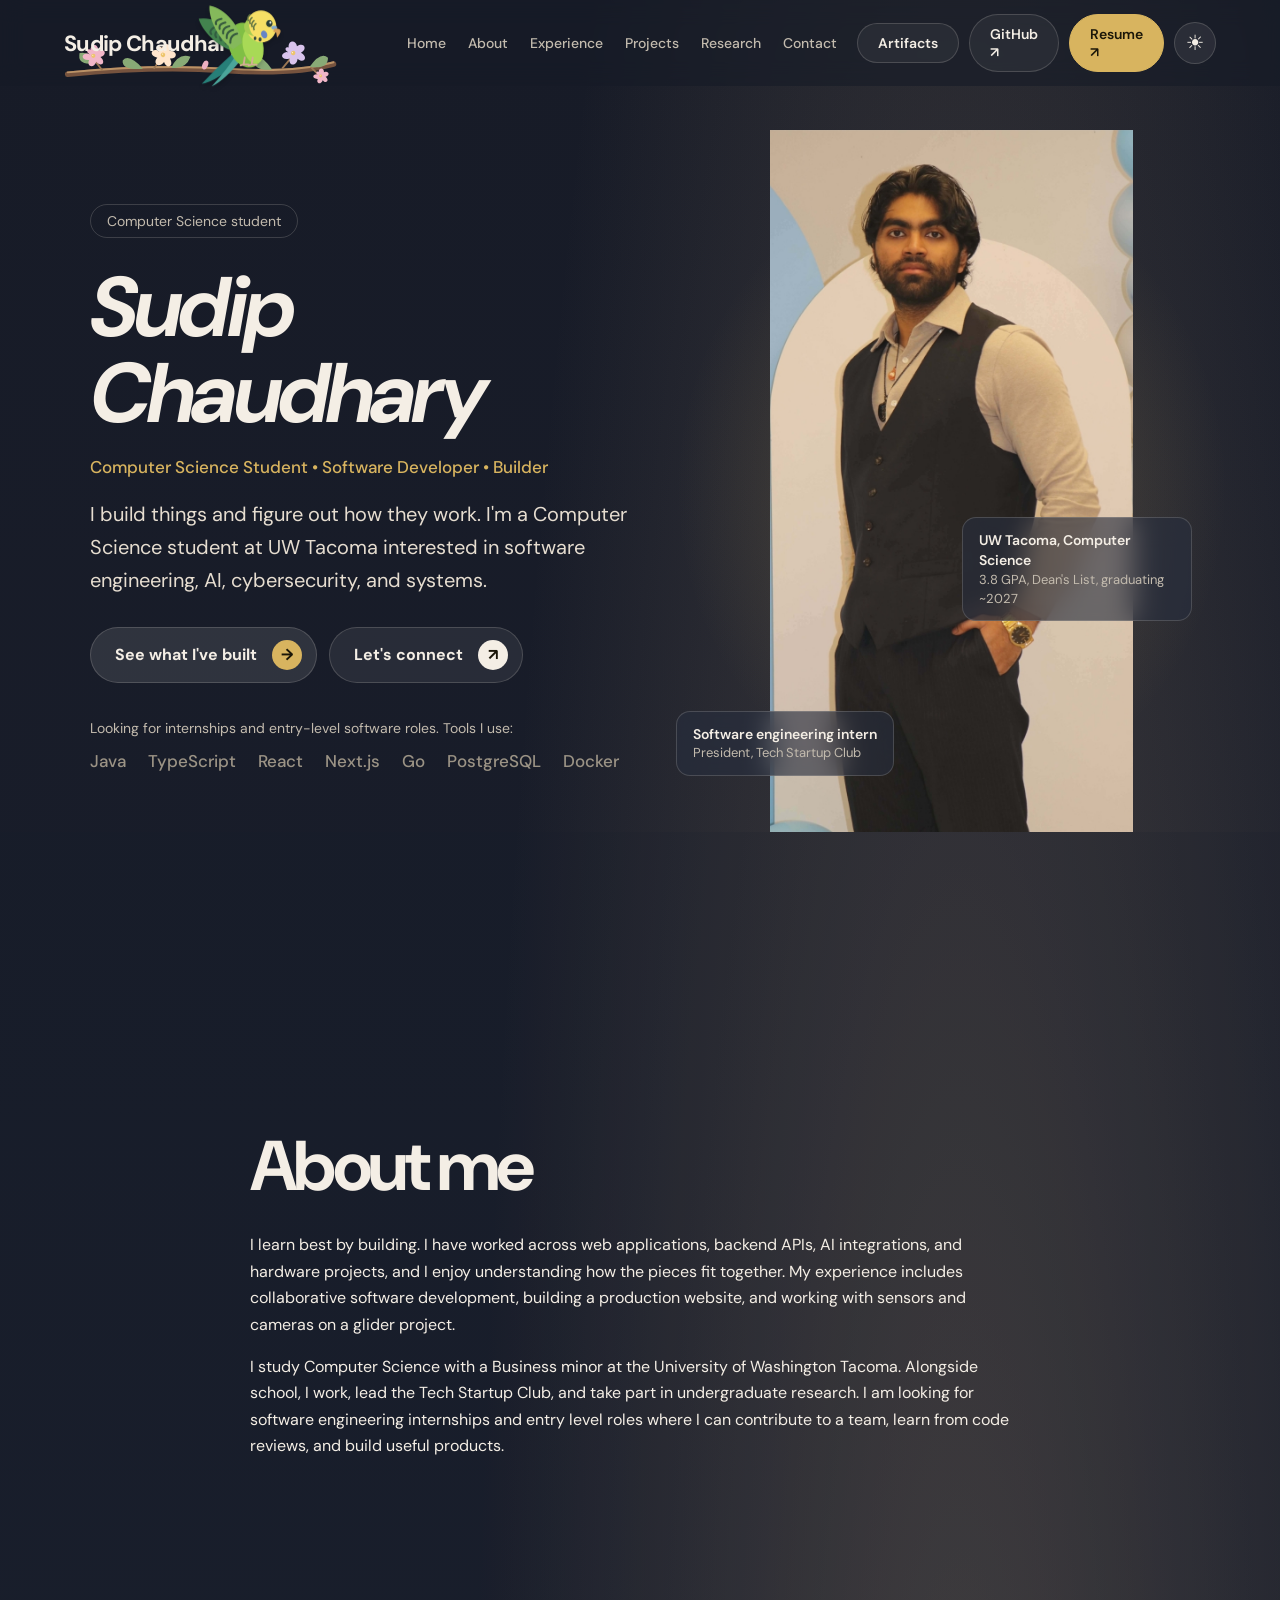
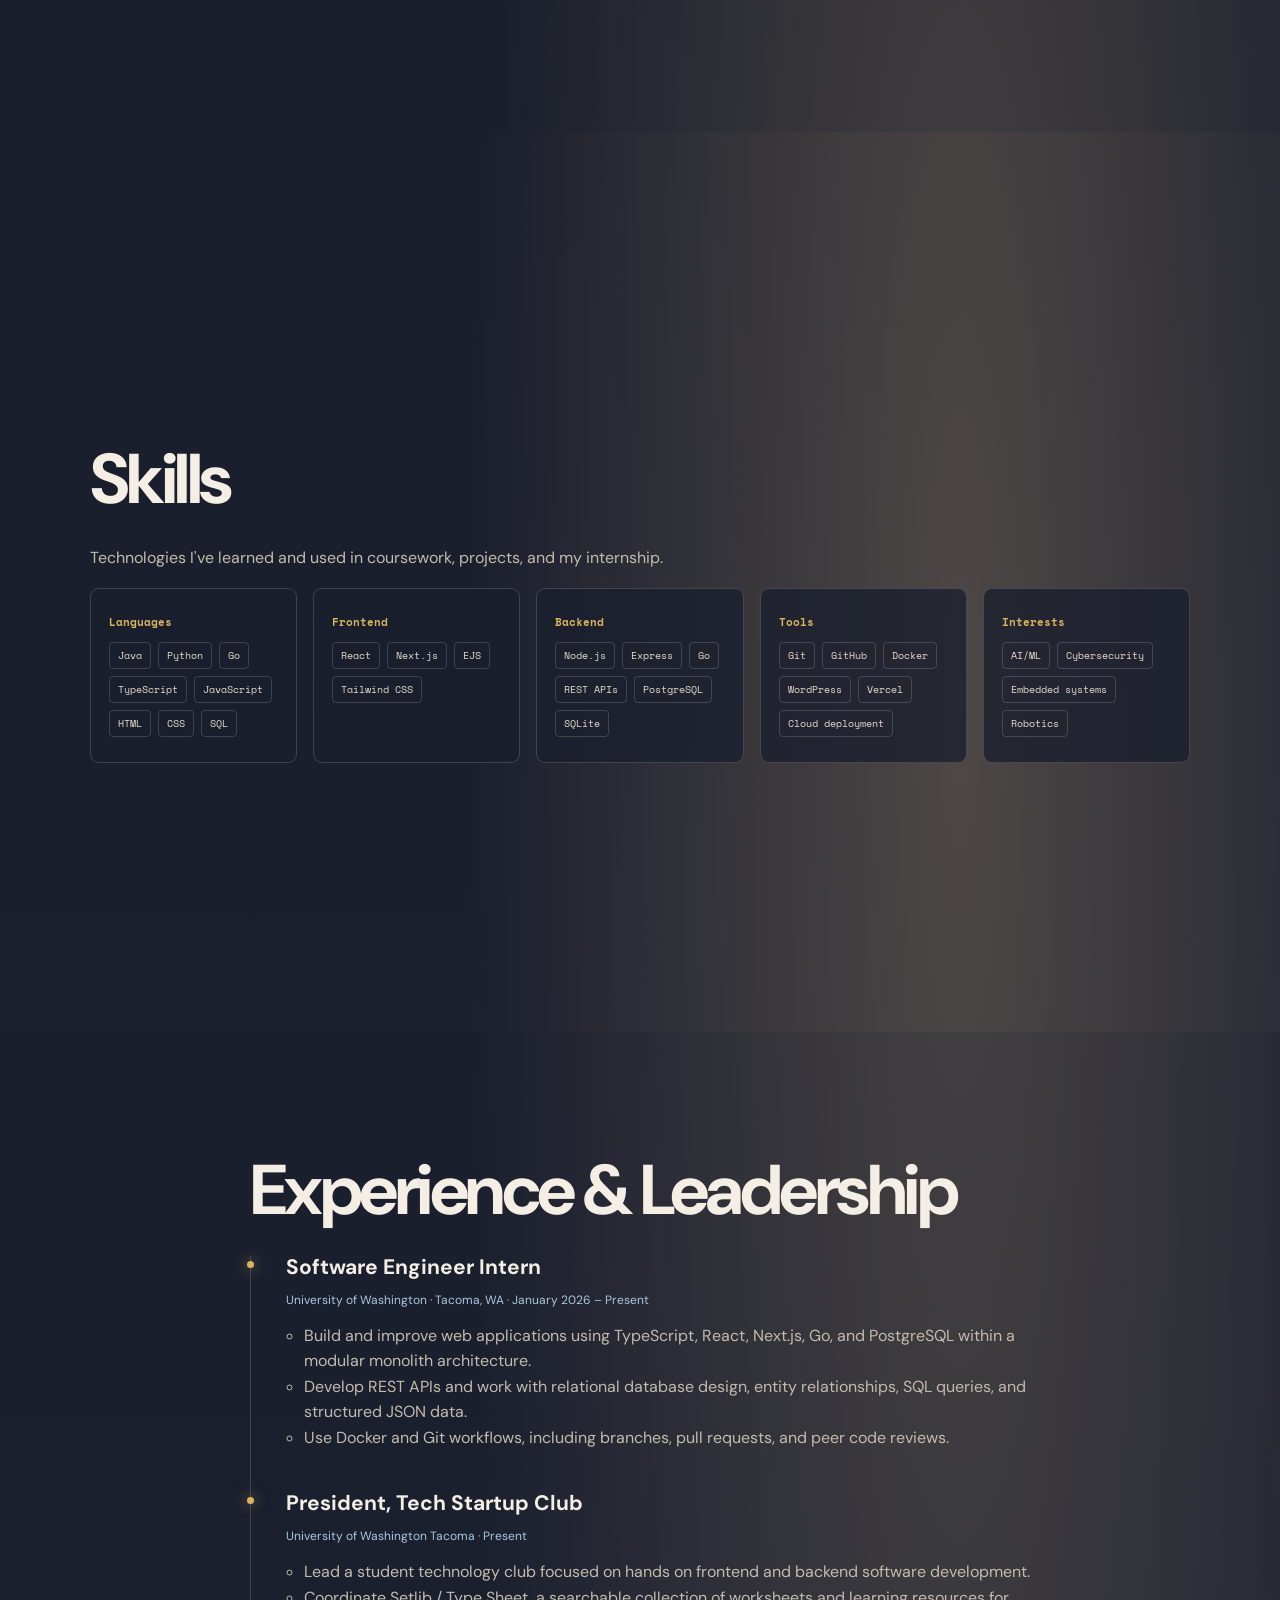
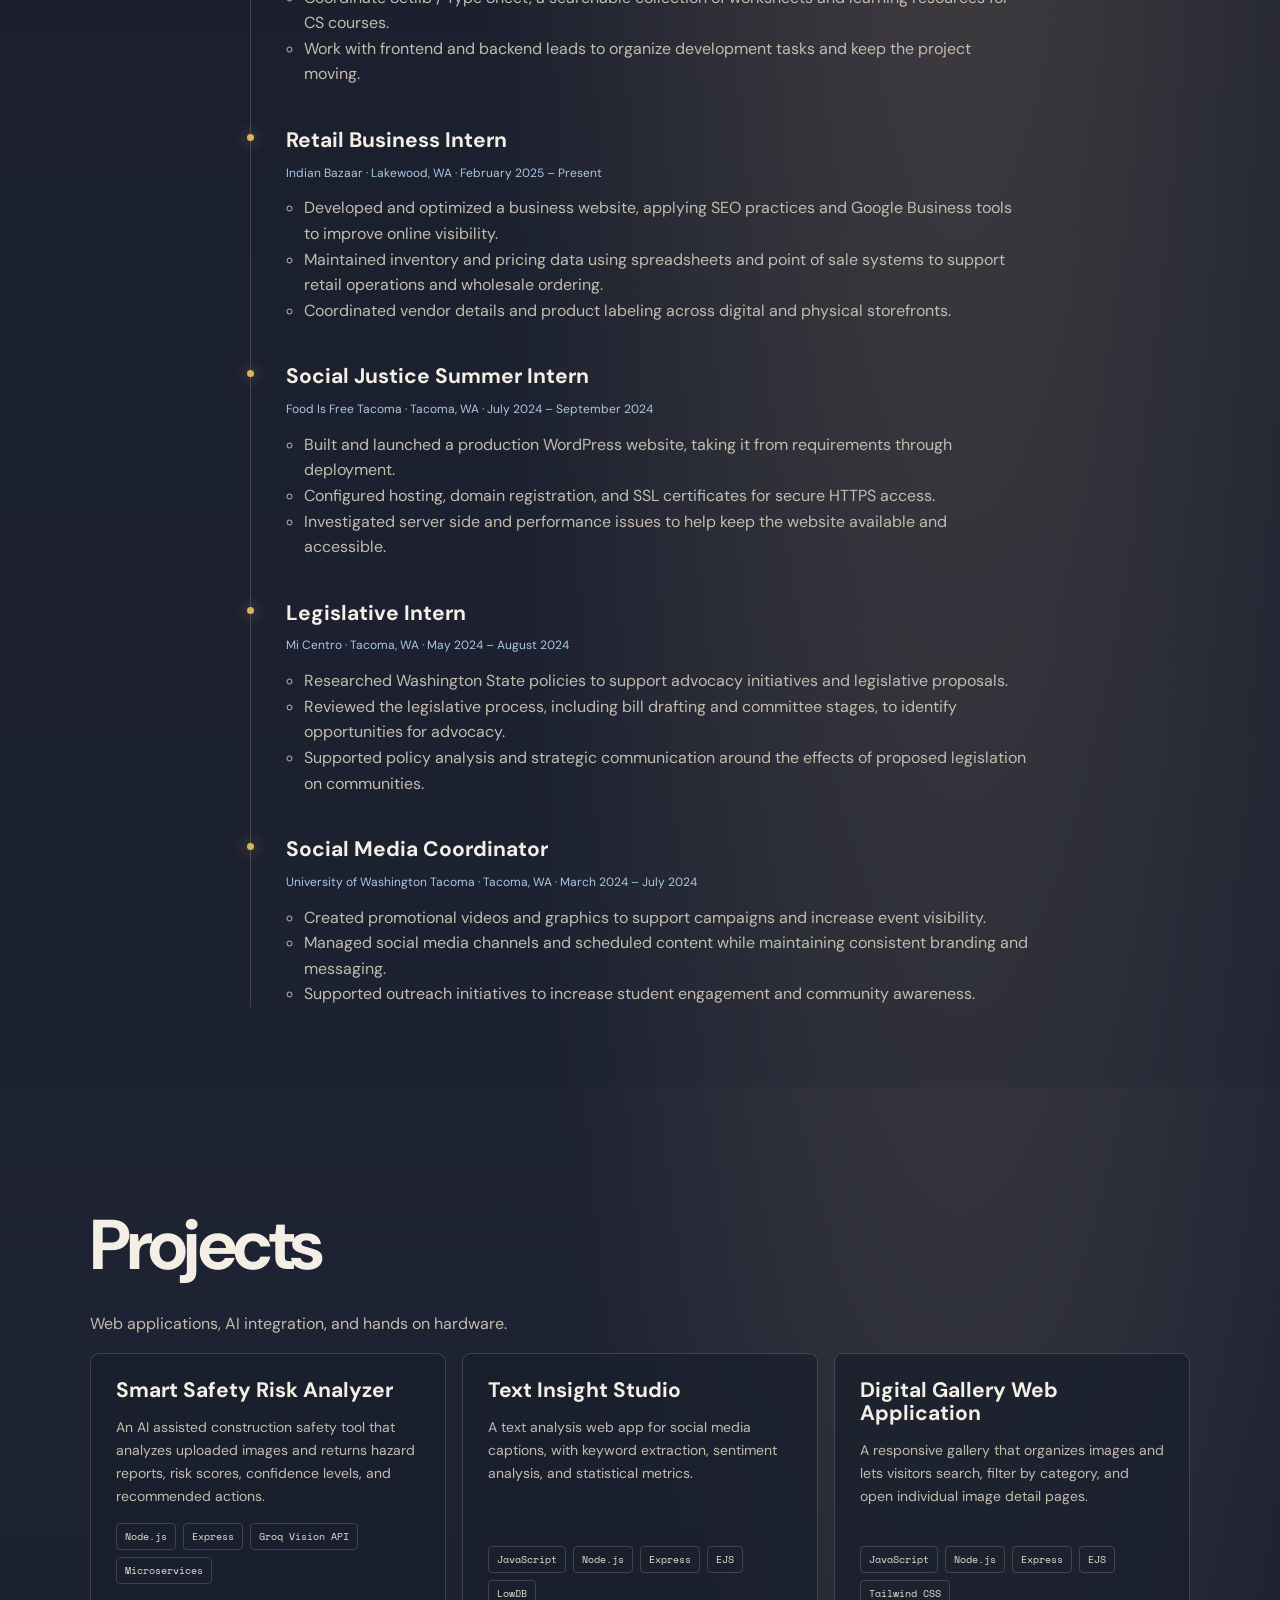
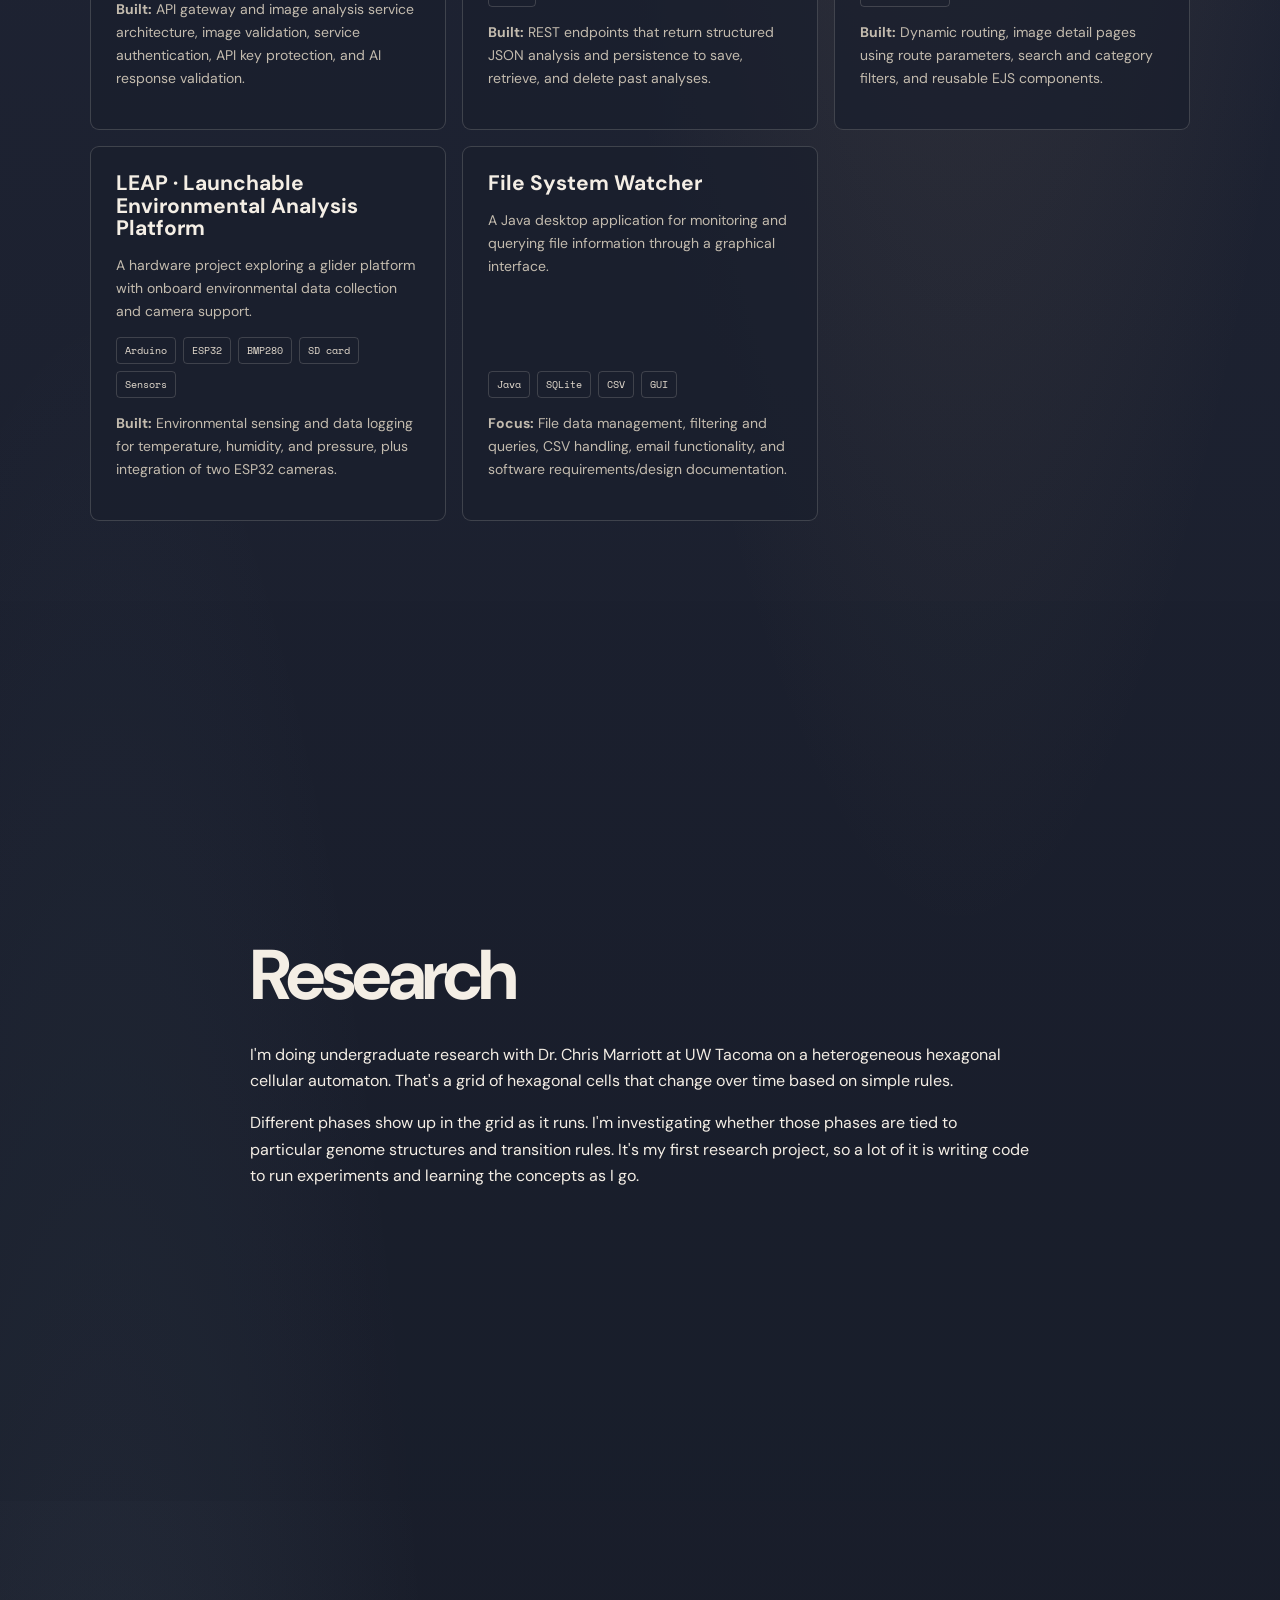
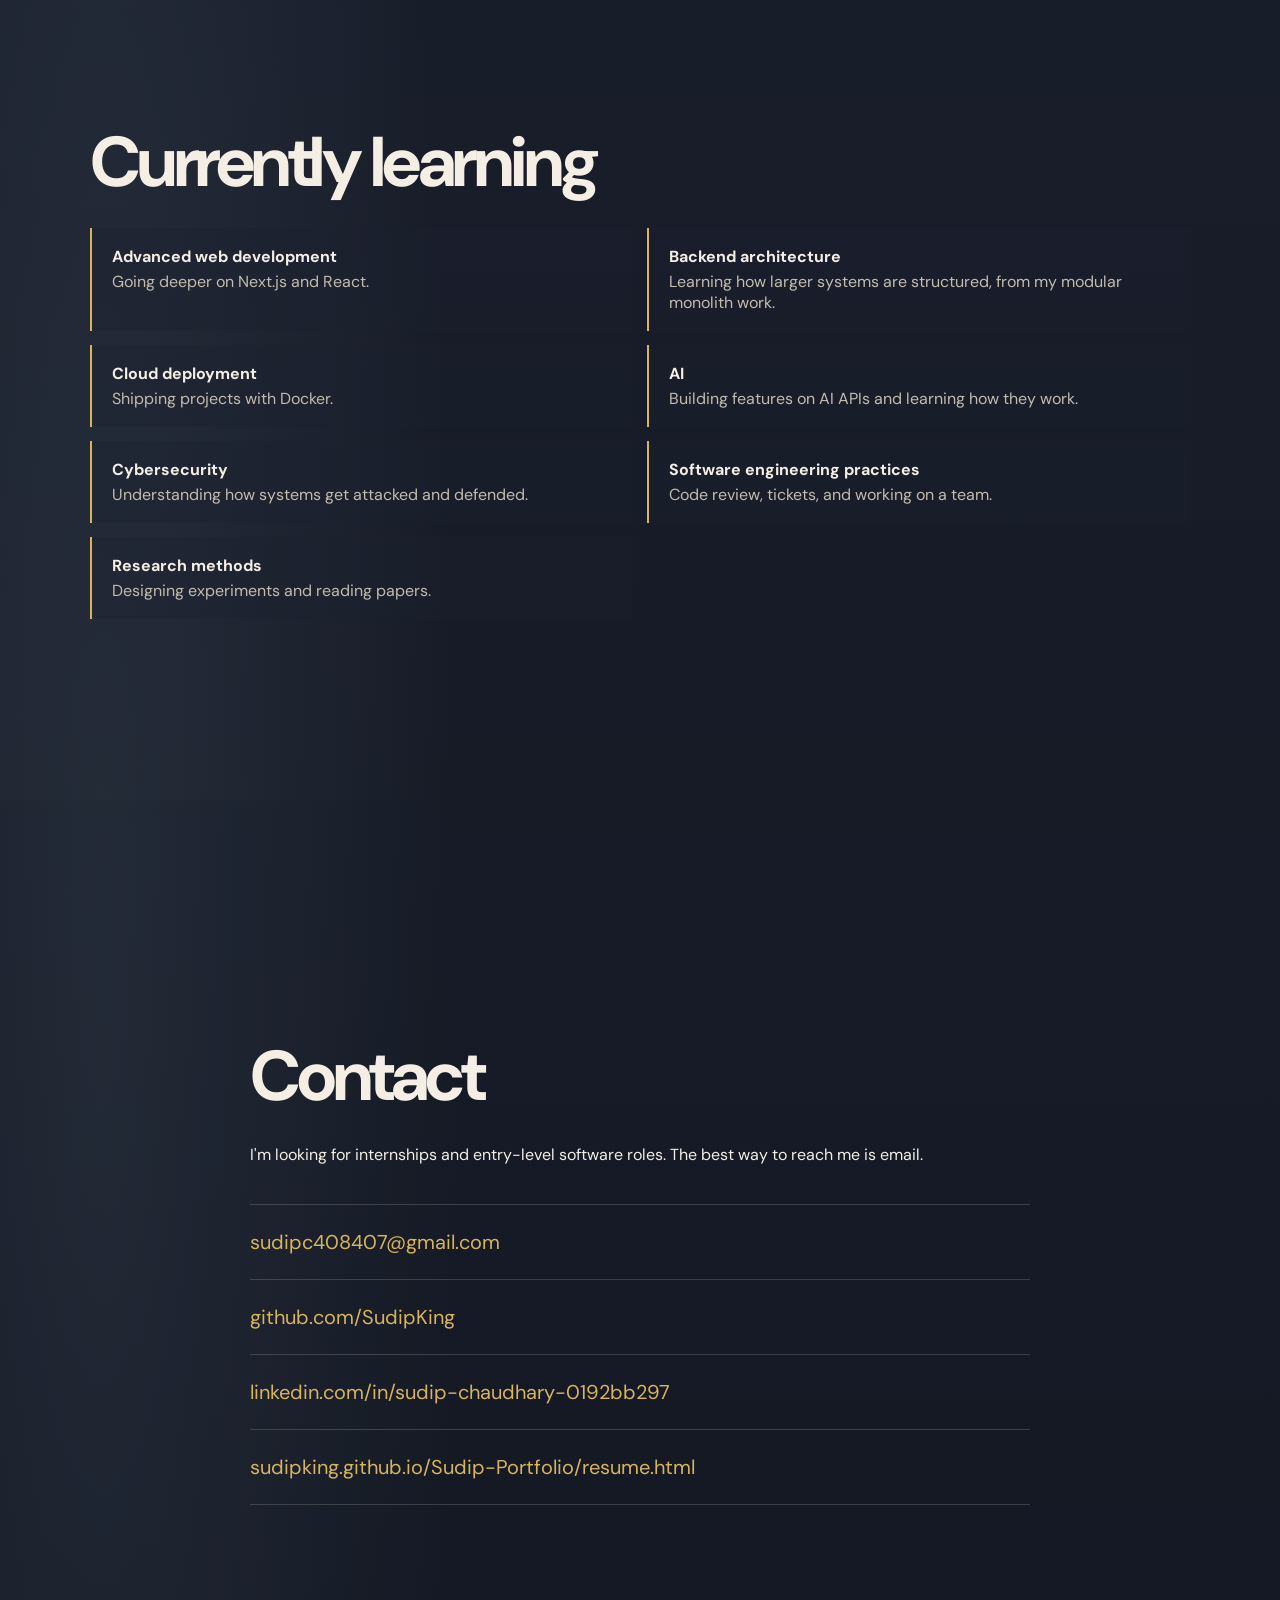
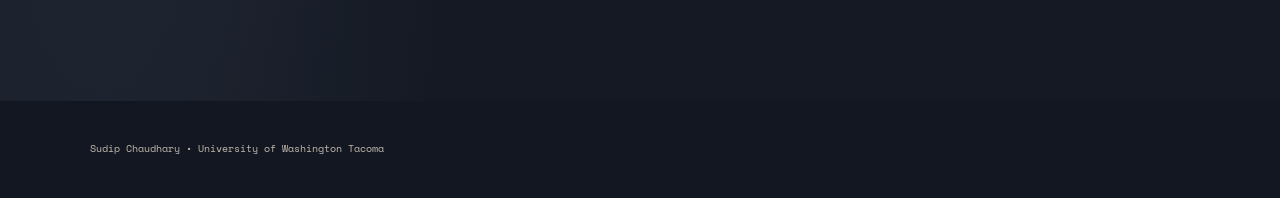
==== commit 284921c7: "Add Artifacts link to portfolio navigation" ====
--- a/index.html
+++ b/index.html
@@ -33,7 +33,7 @@
     <use href="#perch-blossom" transform="translate(280 37) scale(.45)" style="color:#f1b6c8"/>
     <ellipse cx="154" cy="25" rx="3" ry="5" fill="#edb0c1" transform="rotate(25 154 25)"/>
   </g>
-</svg><nav aria-label="Main"><a href="#top">Home</a><a href="#about">About</a><a href="#experience">Experience</a><a href="#projects">Projects</a><a href="#research">Research</a><a href="#contact">Contact</a></nav><div class="nav-cta"><a class="nav-github" href="https://github.com/SudipKing" target="_blank" rel="noopener">GitHub ↗</a><a class="nav-resume" href="resume.html">Resume ↗</a><button class="theme-toggle" type="button" aria-label="Switch to light mode" aria-pressed="false" title="Switch to light mode"><span class="theme-icon" aria-hidden="true">☀</span></button></div></header>
+</svg><nav aria-label="Main"><a href="#top">Home</a><a href="#about">About</a><a href="#experience">Experience</a><a href="#projects">Projects</a><a href="#research">Research</a><a href="#contact">Contact</a></nav><div class="nav-cta"><a class="nav-artifacts" href="artifacts.html">Artifacts</a><a class="nav-github" href="https://github.com/SudipKing" target="_blank" rel="noopener">GitHub ↗</a><a class="nav-resume" href="resume.html">Resume ↗</a><button class="theme-toggle" type="button" aria-label="Switch to light mode" aria-pressed="false" title="Switch to light mode"><span class="theme-icon" aria-hidden="true">☀</span></button></div></header>
 <main id="main" class="horizontal">
 <section class="hero" id="top">
   <div class="wrap hero-grid">
